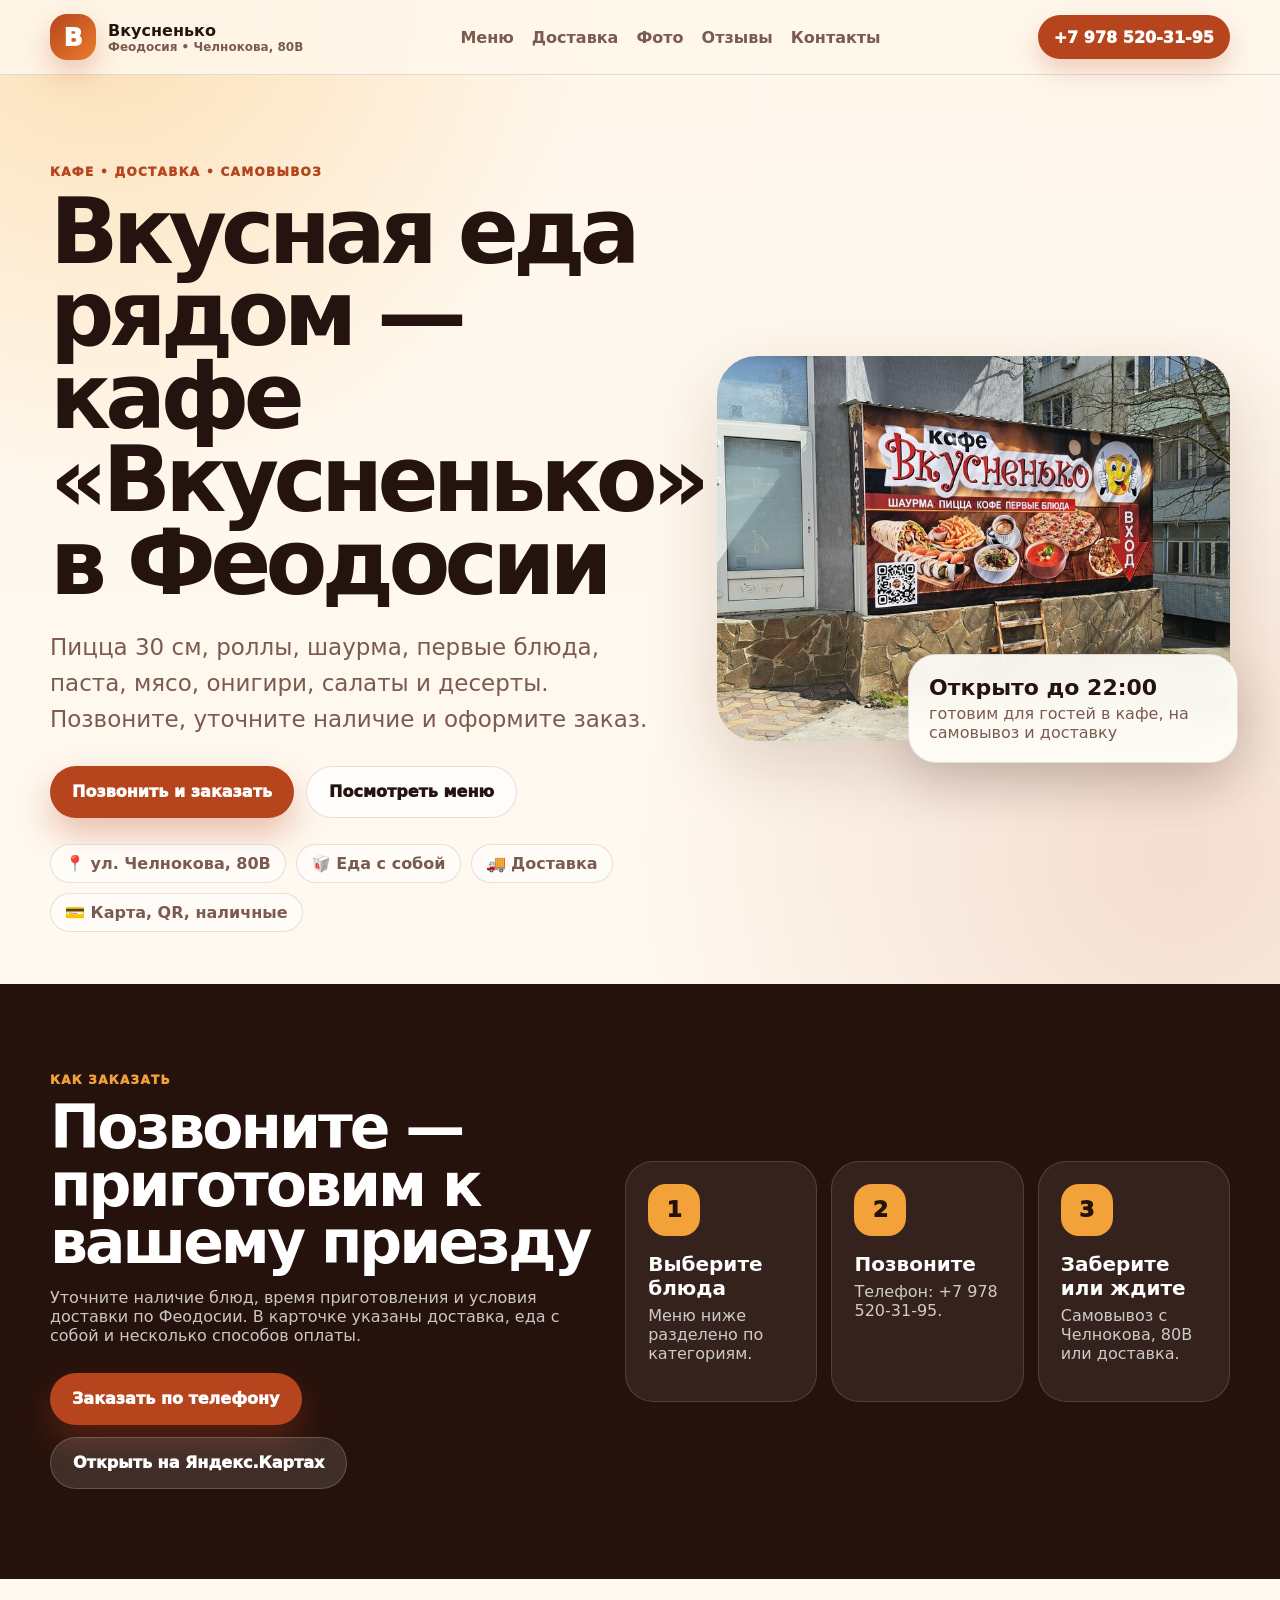
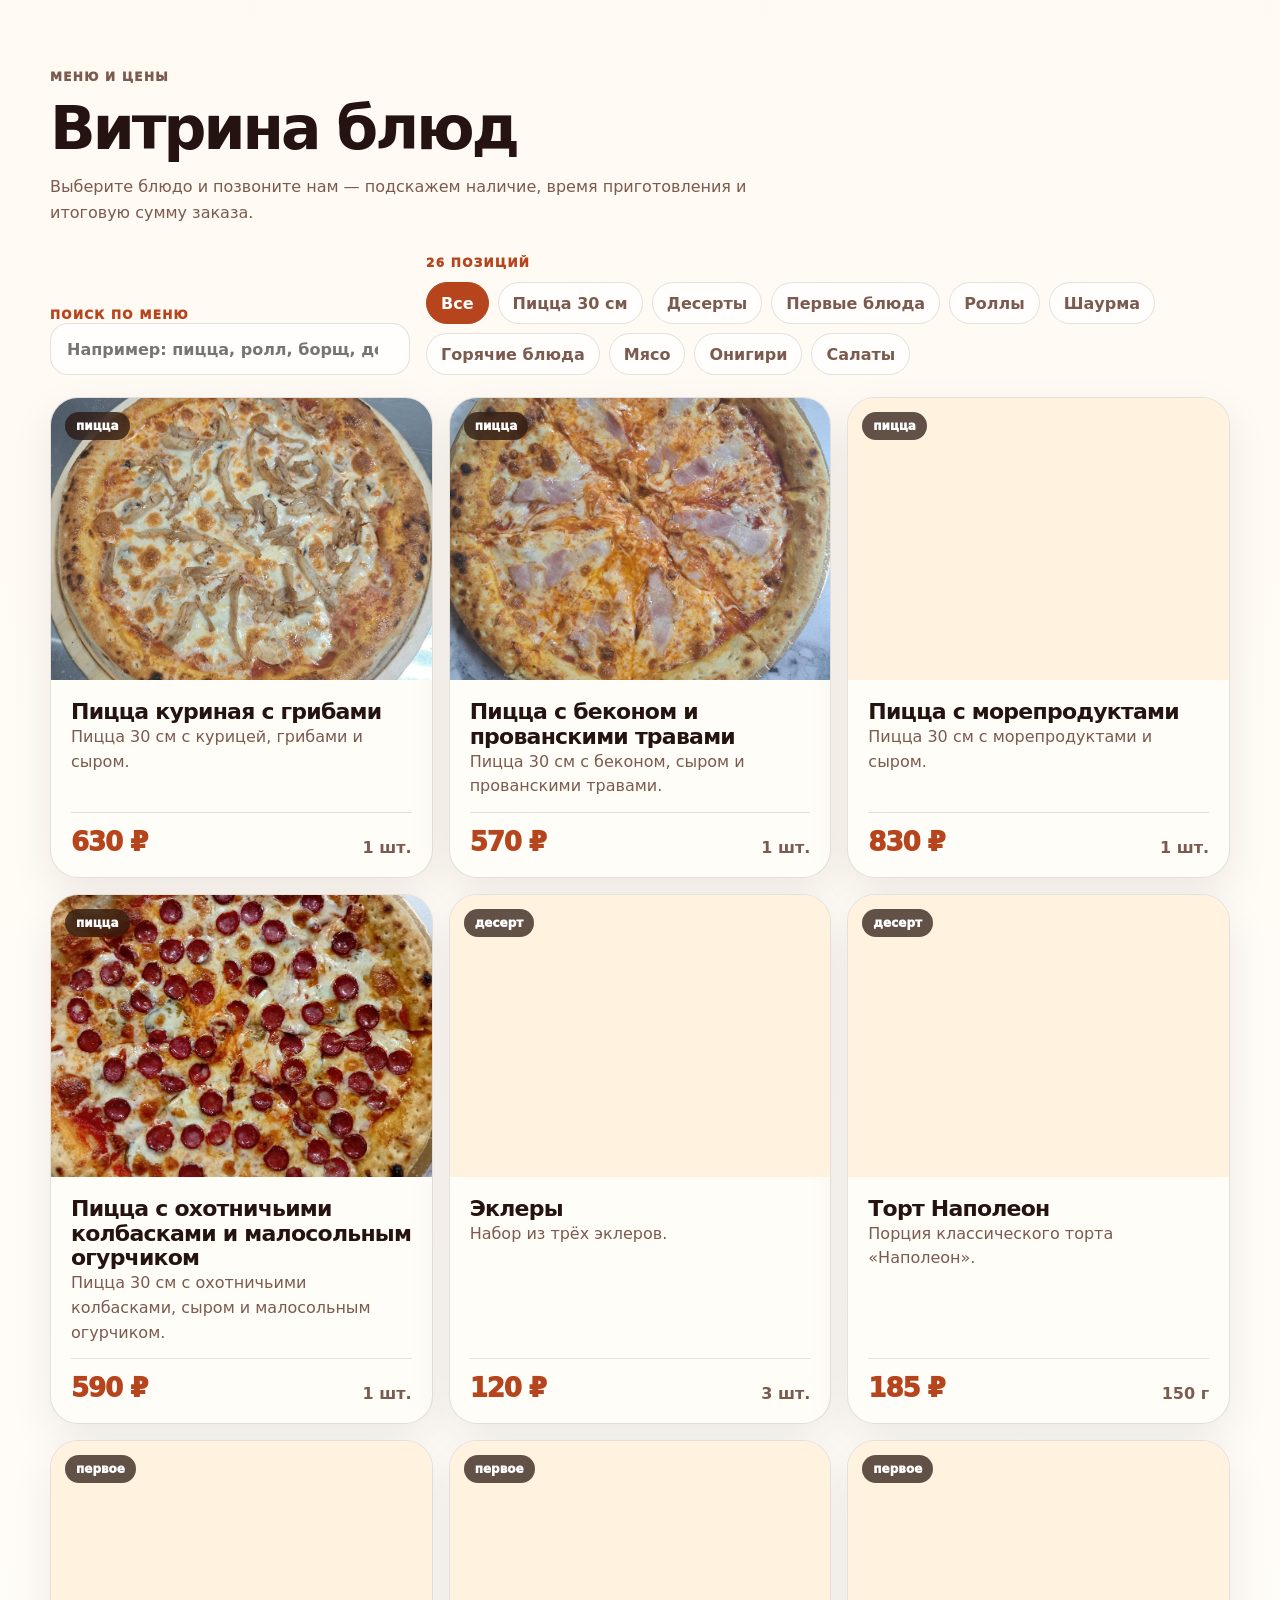
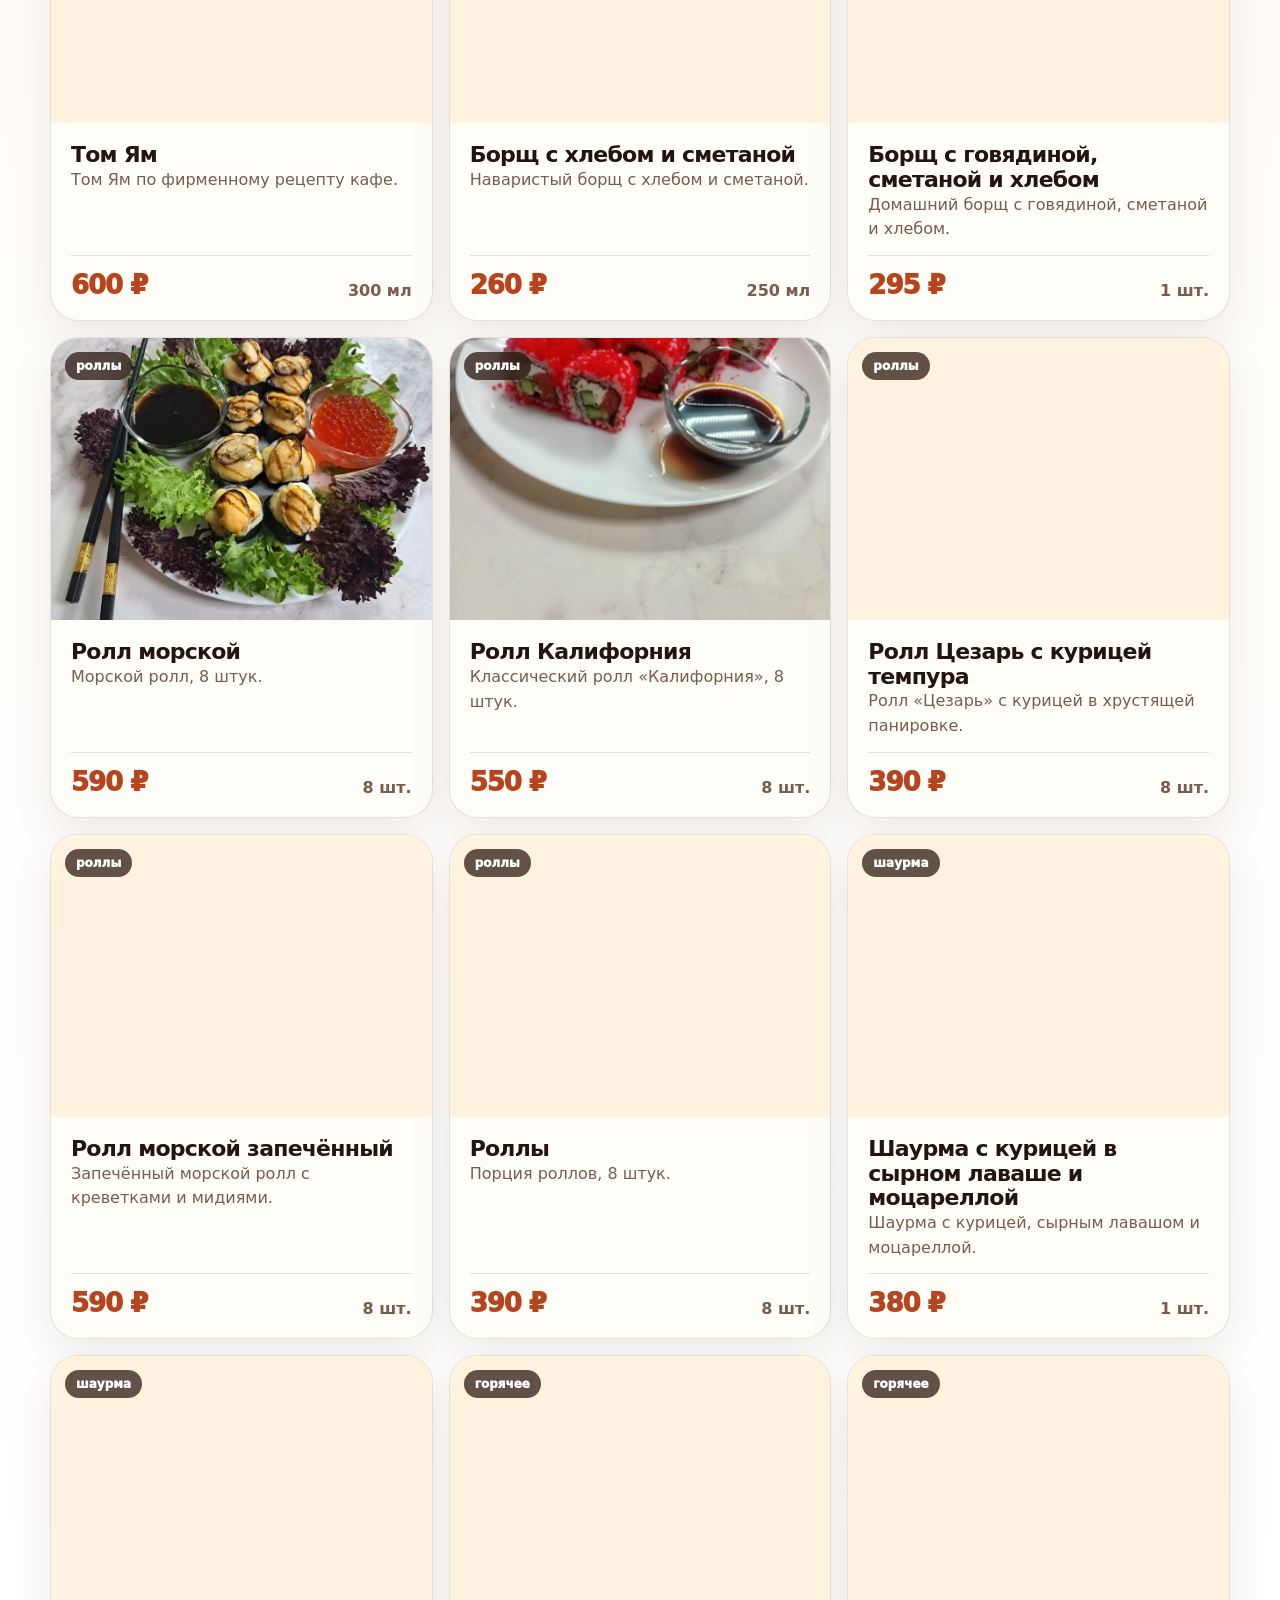
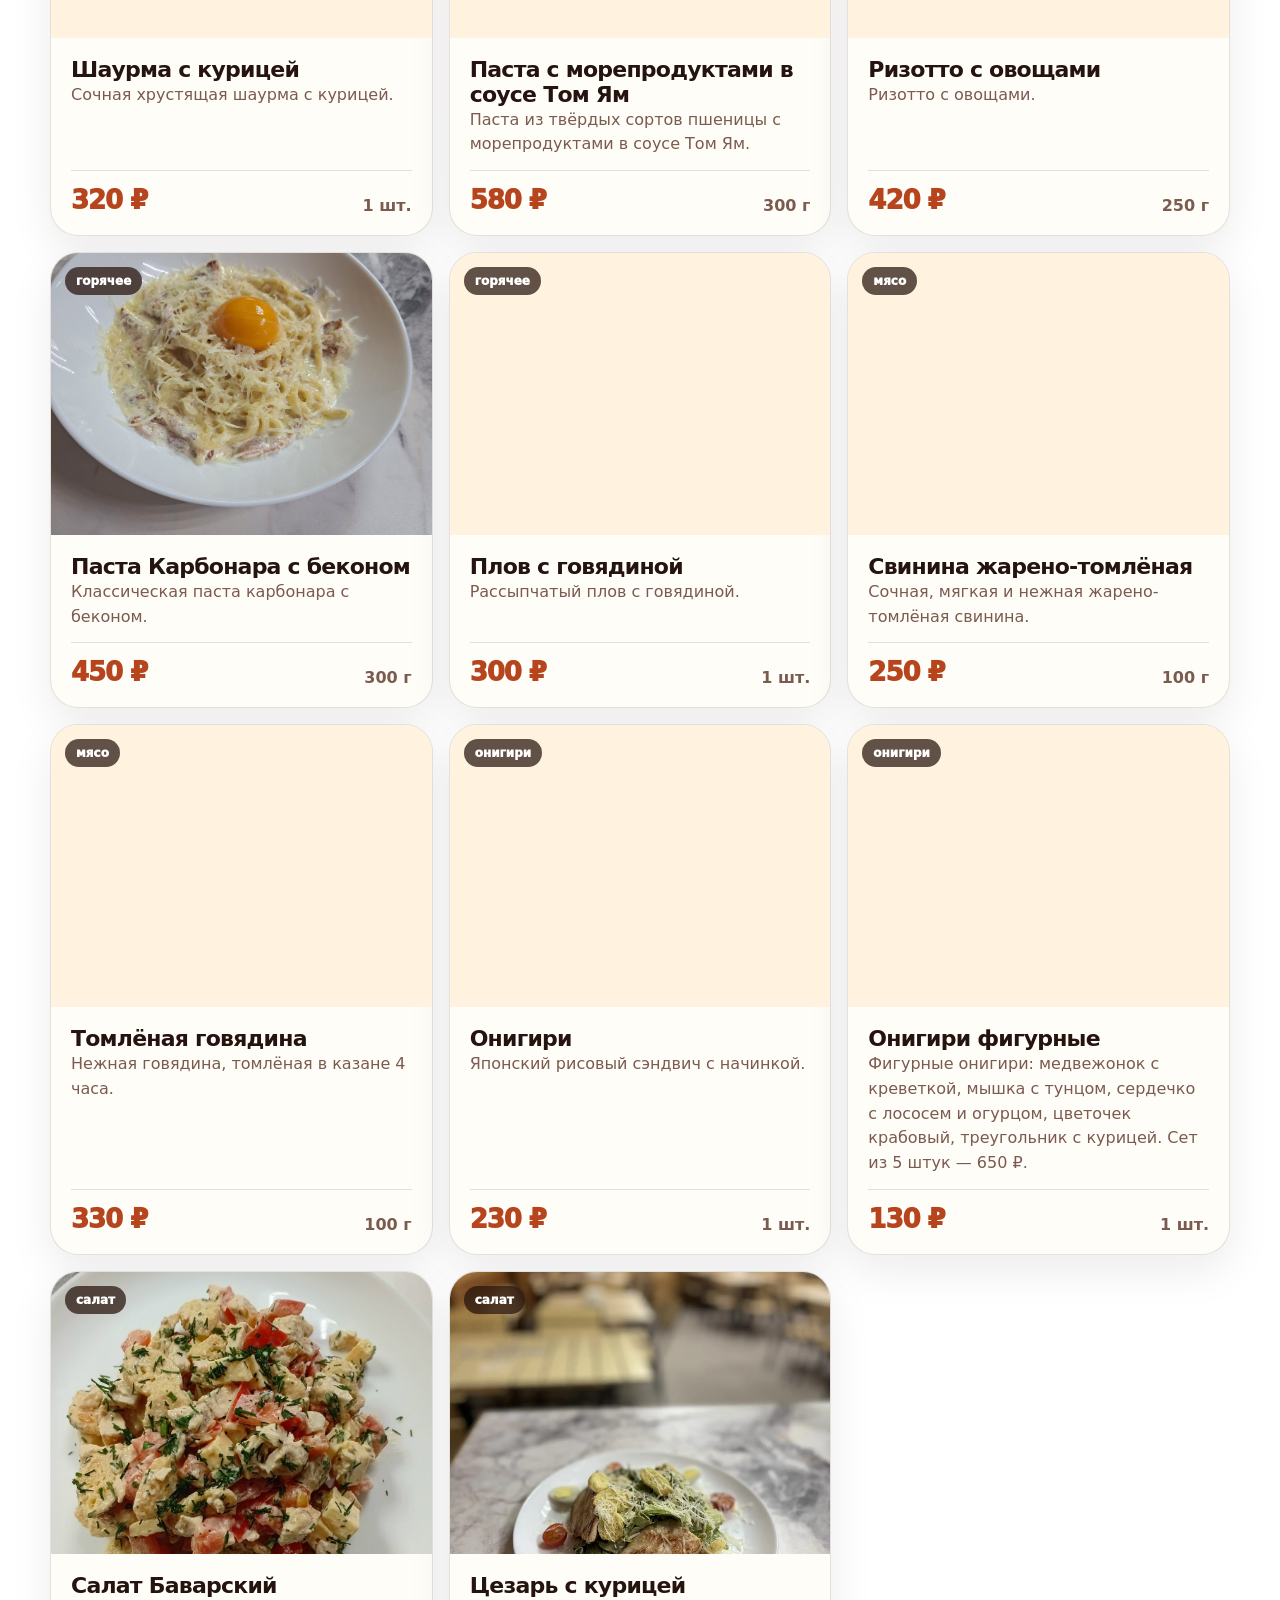
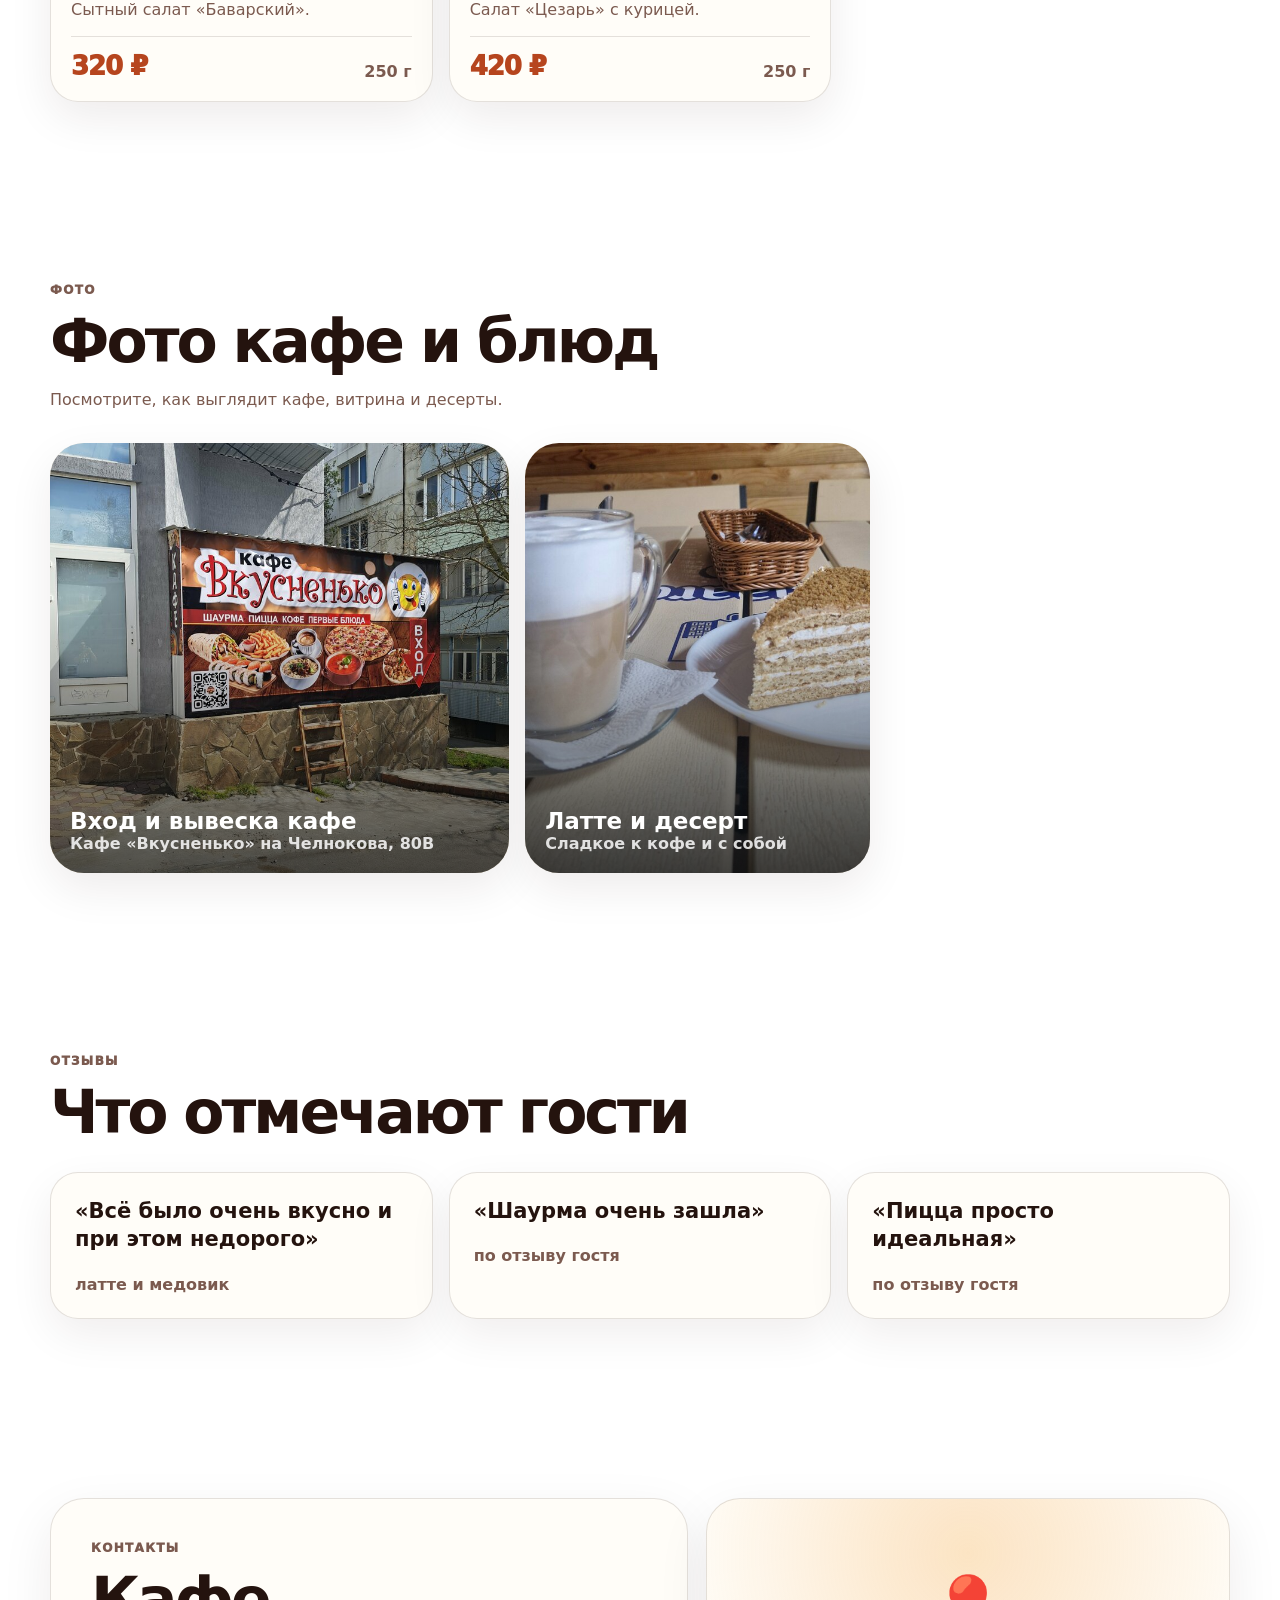
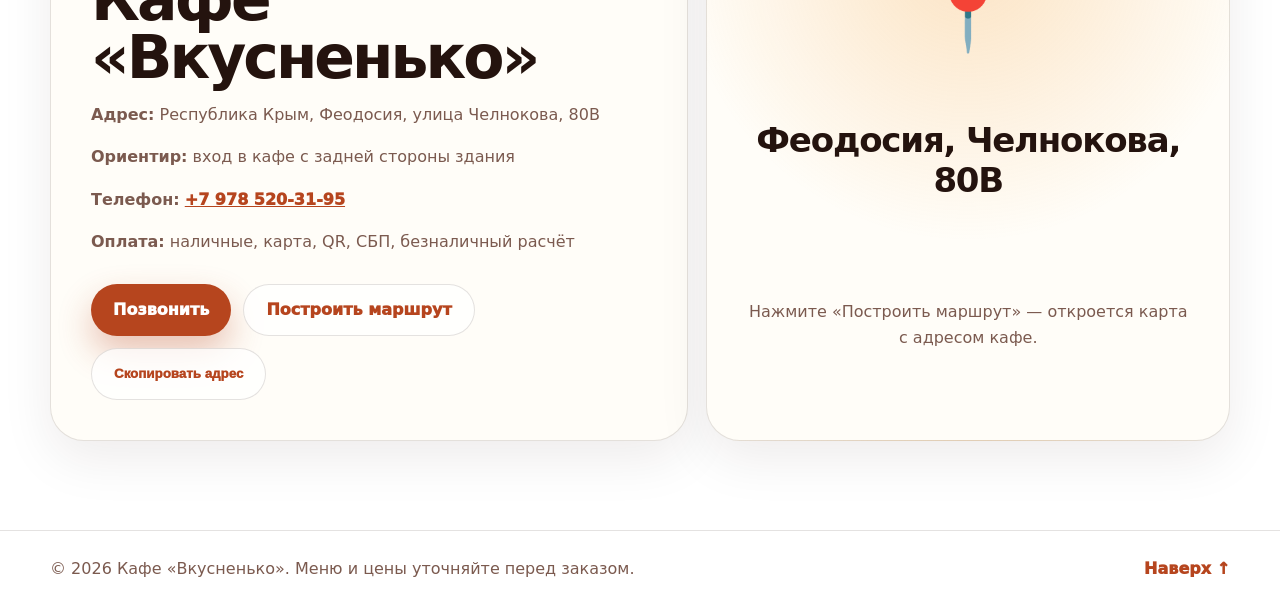
==== index.html @ dbb9734c "Fix contact button text color" ====
﻿<!doctype html>
<html lang="ru">
<head>
  <meta charset="utf-8">
  <meta name="viewport" content="width=device-width,initial-scale=1,viewport-fit=cover">
  <title>Кафе «Вкусненько» — Феодосия | Пицца, роллы, шаурма, доставка</title>
  <meta name="description" content="Кафе «Вкусненько» в Феодосии: пицца 30 см, роллы, шаурма, Том Ям, борщ, паста, горячие блюда, онигири и десерты. Самовывоз и доставка.">
  <meta name="theme-color" content="#b6451e">
  <meta property="og:title" content="Кафе «Вкусненько» — Феодосия">
  <meta property="og:description" content="Пицца, роллы, шаурма, горячие блюда и десерты. Феодосия, ул. Челнокова, 80В.">
  <meta property="og:type" content="website">
  <meta property="og:image" content="assets/img/photos/cafe-exterior.jpg">
  <link rel="icon" href="assets/img/logo.svg" type="image/svg+xml">
  <link rel="manifest" href="manifest.webmanifest">
  <link rel="stylesheet" href="assets/css/style.css?v=4">
  <script type="application/ld+json">
  {
    "@context": "https://schema.org",
    "@type": "Restaurant",
    "name": "Кафе Вкусненько",
    "url": "https://yandex.ru/maps/org/vkusnenko/93899928770/",
    "image": "assets/img/photos/cafe-exterior.jpg",
    "telephone": "+79785203195",
    "servesCuisine": ["Пицца", "Роллы", "Шаурма", "Супы", "Горячие блюда", "Десерты"],
    "address": {
      "@type": "PostalAddress",
      "addressCountry": "RU",
      "addressRegion": "Республика Крым",
      "addressLocality": "Феодосия",
      "streetAddress": "улица Челнокова, 80В"
    },
    "sameAs": ["https://yandex.ru/maps/org/vkusnenko/93899928770/"],
    "hasMenu": "https://yandex.ru/maps/org/vkusnenko/93899928770/menu/"
  }
  </script>
</head>
<body>
  <a class="skip-link" href="#main">К содержанию</a>

  <header class="topbar">
    <div class="container topbar__inner">
      <a class="brand" href="#top" aria-label="Кафе Вкусненько">
        <span class="brand__mark">В</span>
        <span><strong>Вкусненько</strong><small>Феодосия • Челнокова, 80В</small></span>
      </a>

      <nav class="nav" aria-label="Главное меню">
        <a href="#menu">Меню</a>
        <a href="#delivery">Доставка</a>
        <a href="#gallery">Фото</a>
        <a href="#reviews">Отзывы</a>
        <a href="#contacts">Контакты</a>
      </nav>

      <a class="phone" href="tel:+79785203195">+7 978 520‑31‑95</a>
      <button class="menu-toggle" type="button" aria-label="Открыть меню" aria-expanded="false">Меню</button>
    </div>
  </header>

  <main id="main">
    <section class="hero" id="top">
      <div class="container hero__grid">
        <div>
          <p class="eyebrow">Кафе • доставка • самовывоз</p>
          <h1>Вкусная еда рядом — кафе «Вкусненько» в Феодосии</h1>
          <p class="lead">Пицца 30 см, роллы, шаурма, первые блюда, паста, мясо, онигири, салаты и десерты. Позвоните, уточните наличие и оформите заказ.</p>
          <div class="actions">
            <a class="btn btn--primary" href="tel:+79785203195">Позвонить и заказать</a>
            <a class="btn btn--light" href="#menu">Посмотреть меню</a>
          </div>
          <div class="facts" aria-label="Краткая информация">
            <span>📍 ул. Челнокова, 80В</span>
            <span>🥡 Еда с собой</span>
            <span>🚚 Доставка</span>
            <span>💳 Карта, QR, наличные</span>
          </div>
        </div>

        <div class="hero-photo">
          <img class="hero-photo__img" src="assets/img/photos/cafe-exterior.jpg" alt="Кафе Вкусненько, Феодосия" onerror="this.onerror=null;this.src='assets/img/fallback/exterior.svg';">
          <div class="hero-photo__card">
            <strong>Открыто до 22:00</strong>
            <span>готовим для гостей в кафе, на самовывоз и доставку</span>
          </div>
        </div>
      </div>
    </section>

    <section class="section strip" id="delivery">
      <div class="container strip-grid">
        <div>
          <p class="eyebrow">Как заказать</p>
          <h2>Позвоните — приготовим к вашему приезду</h2>
          <p>Уточните наличие блюд, время приготовления и условия доставки по Феодосии. В карточке указаны доставка, еда с собой и несколько способов оплаты.</p>
          <div class="actions">
            <a class="btn btn--primary" href="tel:+79785203195">Заказать по телефону</a>
            <a class="btn btn--dark" href="https://yandex.ru/maps/org/vkusnenko/93899928770/" target="_blank" rel="noopener">Открыть на Яндекс.Картах</a>
          </div>
        </div>
        <div class="service-grid">
          <article class="service"><span>1</span><strong>Выберите блюда</strong><p>Меню ниже разделено по категориям.</p></article>
          <article class="service"><span>2</span><strong>Позвоните</strong><p>Телефон: +7 978 520‑31‑95.</p></article>
          <article class="service"><span>3</span><strong>Заберите или ждите</strong><p>Самовывоз с Челнокова, 80В или доставка.</p></article>
        </div>
      </div>
    </section>

    <section class="section" id="menu">
      <div class="container">
        <div class="section__head">
          <p class="eyebrow">Меню и цены</p>
          <h2>Витрина блюд</h2>
          <p>Выберите блюдо и позвоните нам — подскажем наличие, время приготовления и итоговую сумму заказа.</p>
        </div>

        <div class="toolbar">
          <label>
            <span class="eyebrow">Поиск по меню</span>
            <input class="search" id="search" type="search" placeholder="Например: пицца, ролл, борщ, десерт">
          </label>
          <div>
            <p class="eyebrow" id="menu-count">Загрузка…</p>
            <div class="chips" aria-label="Категории меню"></div>
          </div>
        </div>

        <div class="menu-grid" id="menu-grid" aria-live="polite"></div>

      </div>
    </section>

    <section class="section" id="gallery">
      <div class="container">
        <div class="section__head">
          <p class="eyebrow">Фото</p>
          <h2>Фото кафе и блюд</h2>
          <p>Посмотрите, как выглядит кафе, витрина и десерты.</p>
        </div>
        <div class="gallery-grid" id="gallery-grid"></div>
      </div>
    </section>

    <section class="section" id="reviews">
      <div class="container">
        <div class="section__head">
          <p class="eyebrow">Отзывы</p>
          <h2>Что отмечают гости</h2>
        </div>
        <div class="reviews">
          <article class="review"><p>«Всё было очень вкусно и при этом недорого»</p><span>латте и медовик</span></article>
          <article class="review"><p>«Шаурма очень зашла»</p><span>по отзыву гостя</span></article>
          <article class="review"><p>«Пицца просто идеальная»</p><span>по отзыву гостя</span></article>
        </div>
      </div>
    </section>

    <section class="section" id="contacts">
      <div class="container contacts">
        <div class="contact-card">
          <p class="eyebrow">Контакты</p>
          <h2>Кафе «Вкусненько»</h2>
          <p><strong>Адрес:</strong> Республика Крым, Феодосия, улица Челнокова, 80В</p>
          <p><strong>Ориентир:</strong> вход в кафе с задней стороны здания</p>
          <p><strong>Телефон:</strong> <a href="tel:+79785203195">+7 978 520‑31‑95</a></p>
          <p><strong>Оплата:</strong> наличные, карта, QR, СБП, безналичный расчёт</p>
          <div class="actions">
            <a class="btn btn--primary" href="tel:+79785203195">Позвонить</a>
            <a class="btn btn--light" href="https://yandex.ru/maps/org/vkusnenko/93899928770/" target="_blank" rel="noopener">Построить маршрут</a>
            <button class="btn btn--light" id="copy-address" type="button">Скопировать адрес</button>
          </div>
        </div>
        <div class="map-card">
          <div class="pin">📍</div>
          <h3>Феодосия, Челнокова, 80В</h3>
          <p class="muted">Нажмите «Построить маршрут» — откроется карта с адресом кафе.</p>
        </div>
      </div>
    </section>
  </main>

  <footer class="footer">
    <div class="container footer__inner">
      <p>© <span id="year"></span> Кафе «Вкусненько». Меню и цены уточняйте перед заказом.</p>
      <a href="#top">Наверх ↑</a>
    </div>
  </footer>

  <a class="floating-call" href="tel:+79785203195" aria-label="Позвонить">☎</a>
  <div class="toast" id="toast" role="status" aria-live="polite">Адрес скопирован</div>

  <script src="assets/js/data.js?v=4" defer></script>
  <script src="assets/js/app.js?v=4" defer></script>
</body>
</html>
---- assets/css/style.css ----
:root{
  --bg:#fff7ec;--paper:#fffdf8;--paper2:#fff2df;--text:#24130e;--muted:#7b5a4f;
  --accent:#b6451e;--accent2:#f3a23a;--dark:#26120c;--line:rgba(36,19,14,.12);
  --shadow:0 24px 70px rgba(73,31,10,.16);--radius:28px;--max:1180px;
}
*{box-sizing:border-box}
html{scroll-behavior:smooth}
body{
  margin:0;font-family:Inter,system-ui,-apple-system,BlinkMacSystemFont,"Segoe UI",Arial,sans-serif;color:var(--text);
  background:radial-gradient(circle at 8% 0%,rgba(246,179,76,.34),transparent 31rem),
  radial-gradient(circle at 92% 10%,rgba(182,69,30,.15),transparent 34rem),linear-gradient(180deg,var(--bg),#fff 58%);
}
body.is-lock{overflow:hidden}
a{color:inherit}img{max-width:100%;display:block}
.skip-link{position:absolute;left:-999px;top:10px;background:var(--dark);color:#fff;padding:10px 14px;border-radius:12px;z-index:100}
.skip-link:focus{left:10px}
.container{width:min(var(--max),calc(100% - 36px));margin-inline:auto}
.topbar{
  position:sticky;top:0;z-index:50;border-bottom:1px solid var(--line);
  background:rgba(255,247,236,.88);backdrop-filter:blur(18px)
}
.topbar__inner{min-height:74px;display:flex;align-items:center;justify-content:space-between;gap:18px}
.brand{display:flex;align-items:center;gap:12px;text-decoration:none;min-width:220px}
.brand__mark{width:46px;height:46px;border-radius:17px;display:grid;place-items:center;color:#fff;background:linear-gradient(135deg,var(--accent),#ea7d2c);font-weight:950;font-size:25px;box-shadow:0 12px 28px rgba(182,69,30,.28)}
.brand strong,.brand small{display:block}.brand small{font-size:12px;color:var(--muted);font-weight:700}
.nav{display:flex;align-items:center;gap:18px}
.nav a{color:var(--muted);font-weight:850;text-decoration:none}.nav a:hover{color:var(--accent)}
.phone{display:inline-flex;align-items:center;min-height:44px;padding:10px 16px;border-radius:999px;background:var(--accent);color:#fff;text-decoration:none;font-weight:950;box-shadow:0 12px 26px rgba(182,69,30,.24)}
.menu-toggle{display:none;border:0;background:var(--paper);border:1px solid var(--line);border-radius:14px;padding:10px;font-weight:900}
.hero{padding:clamp(46px,7vw,96px) 0 52px}
.hero__grid{display:grid;grid-template-columns:minmax(0,1.08fr) minmax(330px,.92fr);gap:clamp(28px,5vw,70px);align-items:center}
.eyebrow{margin:0 0 12px;color:var(--accent);font-size:12px;letter-spacing:.11em;text-transform:uppercase;font-weight:950}
h1,h2,h3,p{margin-top:0}
h1{margin-bottom:24px;font-size:clamp(43px,7.2vw,90px);line-height:.92;letter-spacing:-.064em;max-width:950px}
h2{margin-bottom:16px;font-size:clamp(32px,4.8vw,60px);line-height:.96;letter-spacing:-.05em}
h3{font-size:clamp(24px,3vw,34px);letter-spacing:-.035em}
.lead{max-width:760px;color:var(--muted);font-size:clamp(18px,2vw,23px);line-height:1.58}
.actions{display:flex;flex-wrap:wrap;gap:12px;margin-top:28px}
.btn{display:inline-flex;align-items:center;justify-content:center;min-height:52px;padding:14px 22px;border-radius:999px;text-decoration:none;font-weight:950;transition:transform .2s ease,box-shadow .2s ease}
.btn:hover{transform:translateY(-2px)}
.btn--primary{background:var(--accent);color:#fff;box-shadow:0 16px 34px rgba(182,69,30,.32)}
.btn--light{background:rgba(255,255,255,.74);border:1px solid var(--line)}
.btn--dark{background:rgba(255,255,255,.12);border:1px solid rgba(255,255,255,.18);color:#fff}
.facts{display:flex;flex-wrap:wrap;gap:10px;margin-top:26px}
.facts span{padding:9px 14px;border-radius:999px;background:rgba(255,255,255,.58);border:1px solid var(--line);color:var(--muted);font-weight:850}
.hero-photo{position:relative}
.hero-photo__img{aspect-ratio:4/3;width:100%;object-fit:cover;border-radius:40px;box-shadow:var(--shadow);background:var(--paper2)}
.hero-photo__card{position:absolute;right:-8px;bottom:-22px;width:min(330px,82%);padding:20px;border:1px solid var(--line);border-radius:28px;background:rgba(255,253,248,.94);backdrop-filter:blur(12px);box-shadow:0 18px 50px rgba(36,19,14,.18)}
.hero-photo__card strong{display:block;font-size:22px}.hero-photo__card span{display:block;color:var(--muted);margin-top:4px}
.section{padding:clamp(54px,7vw,92px) 0}
.section__head{max-width:780px;margin-bottom:30px}.section__head p,.muted{color:var(--muted);line-height:1.65}
.strip{background:var(--dark);color:#fff}
.strip .eyebrow{color:var(--accent2)}.strip p{color:rgba(255,255,255,.76)}
.strip-grid{display:grid;grid-template-columns:.95fr 1.05fr;gap:28px;align-items:center}
.service-grid{display:grid;grid-template-columns:repeat(3,1fr);gap:14px}
.service{padding:22px;border:1px solid rgba(255,255,255,.14);border-radius:var(--radius);background:rgba(255,255,255,.07)}
.service span{display:grid;place-items:center;width:52px;height:52px;border-radius:18px;background:var(--accent2);color:var(--dark);font-weight:950;font-size:22px;margin-bottom:16px}
.service strong{display:block;font-size:20px;margin-bottom:6px}
.toolbar{display:grid;grid-template-columns:minmax(260px,360px) minmax(0,1fr);gap:16px;align-items:end;margin-bottom:22px}
.toolbar label,.toolbar > div{min-width:0}
.search{width:100%;min-height:52px;border:1px solid var(--line);border-radius:18px;background:rgba(255,255,255,.75);padding:12px 16px;font:inherit;font-weight:700;color:var(--text)}
.chips{display:flex;flex-wrap:wrap;gap:9px}
.chip{cursor:pointer;min-height:42px;border-radius:999px;border:1px solid var(--line);background:rgba(255,255,255,.7);padding:9px 14px;color:var(--muted);font:inherit;font-weight:900}
.chip.is-active{background:var(--accent);border-color:var(--accent);color:#fff}
.menu-grid{display:grid;grid-template-columns:repeat(3,1fr);gap:16px}
.card{display:flex;flex-direction:column;min-height:100%;overflow:hidden;border:1px solid var(--line);border-radius:var(--radius);background:var(--paper);box-shadow:0 16px 44px rgba(36,19,14,.08)}
.card__photo{position:relative;aspect-ratio:1.35/1;background:var(--paper2);overflow:hidden}
.card__photo img{width:100%;height:100%;object-fit:cover;transition:transform .3s ease}.card:hover .card__photo img{transform:scale(1.035)}
.badge{position:absolute;left:14px;top:14px;padding:7px 11px;border-radius:999px;background:rgba(38,18,12,.72);color:#fff;font-size:12px;font-weight:950;backdrop-filter:blur(8px)}
.card__body{padding:20px;display:flex;flex-direction:column;gap:13px;flex:1}
.card h3{font-size:22px;margin:0;line-height:1.12}.card p{margin:0;color:var(--muted);line-height:1.55}
.card__foot{margin-top:auto;padding-top:14px;border-top:1px solid var(--line);display:flex;align-items:end;justify-content:space-between;gap:12px}
.price{color:var(--accent);font-size:26px;font-weight:950;letter-spacing:-.04em}.weight{color:var(--muted);font-weight:850}
.gallery-grid{display:grid;grid-template-columns:1.2fr .9fr .9fr;gap:16px}
.photo-card{position:relative;display:block;overflow:hidden;border-radius:34px;min-height:330px;margin:0;background:var(--paper2);box-shadow:0 16px 44px rgba(36,19,14,.08)}
.photo-card:first-child{min-height:430px}.photo-card img{width:100%;height:100%;object-fit:cover;position:absolute;inset:0}
.photo-card::after{content:"";position:absolute;inset:0;background:linear-gradient(180deg,transparent 35%,rgba(0,0,0,.68))}
.photo-card__text{position:absolute;left:20px;right:20px;bottom:20px;color:#fff;z-index:2}.photo-card__text strong{display:block;font-size:23px}.photo-card__text span{opacity:.84;font-weight:700}
.reviews{display:grid;grid-template-columns:repeat(3,1fr);gap:16px}.review{padding:24px;border:1px solid var(--line);border-radius:var(--radius);background:var(--paper);box-shadow:0 16px 44px rgba(36,19,14,.07)}.review p{font-size:21px;line-height:1.36;font-weight:850}.review span{color:var(--muted);font-weight:850}
.contacts{display:grid;grid-template-columns:1fr .82fr;gap:18px}
.contact-card,.map-card{padding:clamp(24px,4vw,40px);border:1px solid var(--line);border-radius:34px;background:var(--paper);box-shadow:0 18px 52px rgba(36,19,14,.08)}
.contact-card p{color:var(--muted);line-height:1.65}.contact-card a{color:var(--accent);font-weight:950}.contact-card .btn--primary{color:#fff}.contact-card .btn--light{color:var(--accent)}
.map-card{display:grid;place-items:center;text-align:center;background:radial-gradient(circle at 50% 10%,rgba(243,162,58,.28),transparent 18rem),var(--paper)}.pin{font-size:72px}
.footer{border-top:1px solid var(--line);padding:28px 0;color:var(--muted)}.footer__inner{display:flex;justify-content:space-between;gap:18px}.footer p{margin:0}.footer a{color:var(--accent);font-weight:950;text-decoration:none}
.floating-call{position:fixed;right:18px;bottom:18px;z-index:40;display:none;place-items:center;width:62px;height:62px;border-radius:22px;background:var(--accent);color:#fff;text-decoration:none;font-size:26px;box-shadow:0 16px 38px rgba(182,69,30,.34)}
.toast{display:none;position:fixed;left:50%;bottom:20px;transform:translateX(-50%);z-index:80;background:var(--dark);color:#fff;padding:12px 16px;border-radius:14px;box-shadow:var(--shadow);font-weight:850}
.toast.show{display:block}
@media(max-width:980px){
  .hero__grid,.strip-grid,.contacts{grid-template-columns:1fr}.service-grid,.menu-grid,.reviews{grid-template-columns:repeat(2,1fr)}.gallery-grid{grid-template-columns:1fr 1fr}.photo-card:first-child{grid-column:span 2}
  .toolbar{grid-template-columns:1fr;align-items:stretch}.nav{display:none}.menu-toggle{display:inline-flex}.topbar__inner{min-height:70px}
  .nav.is-open{display:grid;position:absolute;left:18px;right:18px;top:76px;padding:16px;border:1px solid var(--line);border-radius:22px;background:var(--paper);box-shadow:var(--shadow)}
}
@media(max-width:640px){
  .container{width:min(100% - 28px,var(--max))}.phone{display:none}.hero-photo__card{position:static;width:100%;margin-top:14px}.service-grid,.menu-grid,.reviews,.gallery-grid{grid-template-columns:1fr}.photo-card:first-child{grid-column:auto}.footer__inner{flex-direction:column}.floating-call{display:grid}h1{font-size:clamp(41px,14vw,62px)}
}
@media(prefers-reduced-motion:reduce){*{scroll-behavior:auto!important;transition:none!important}}
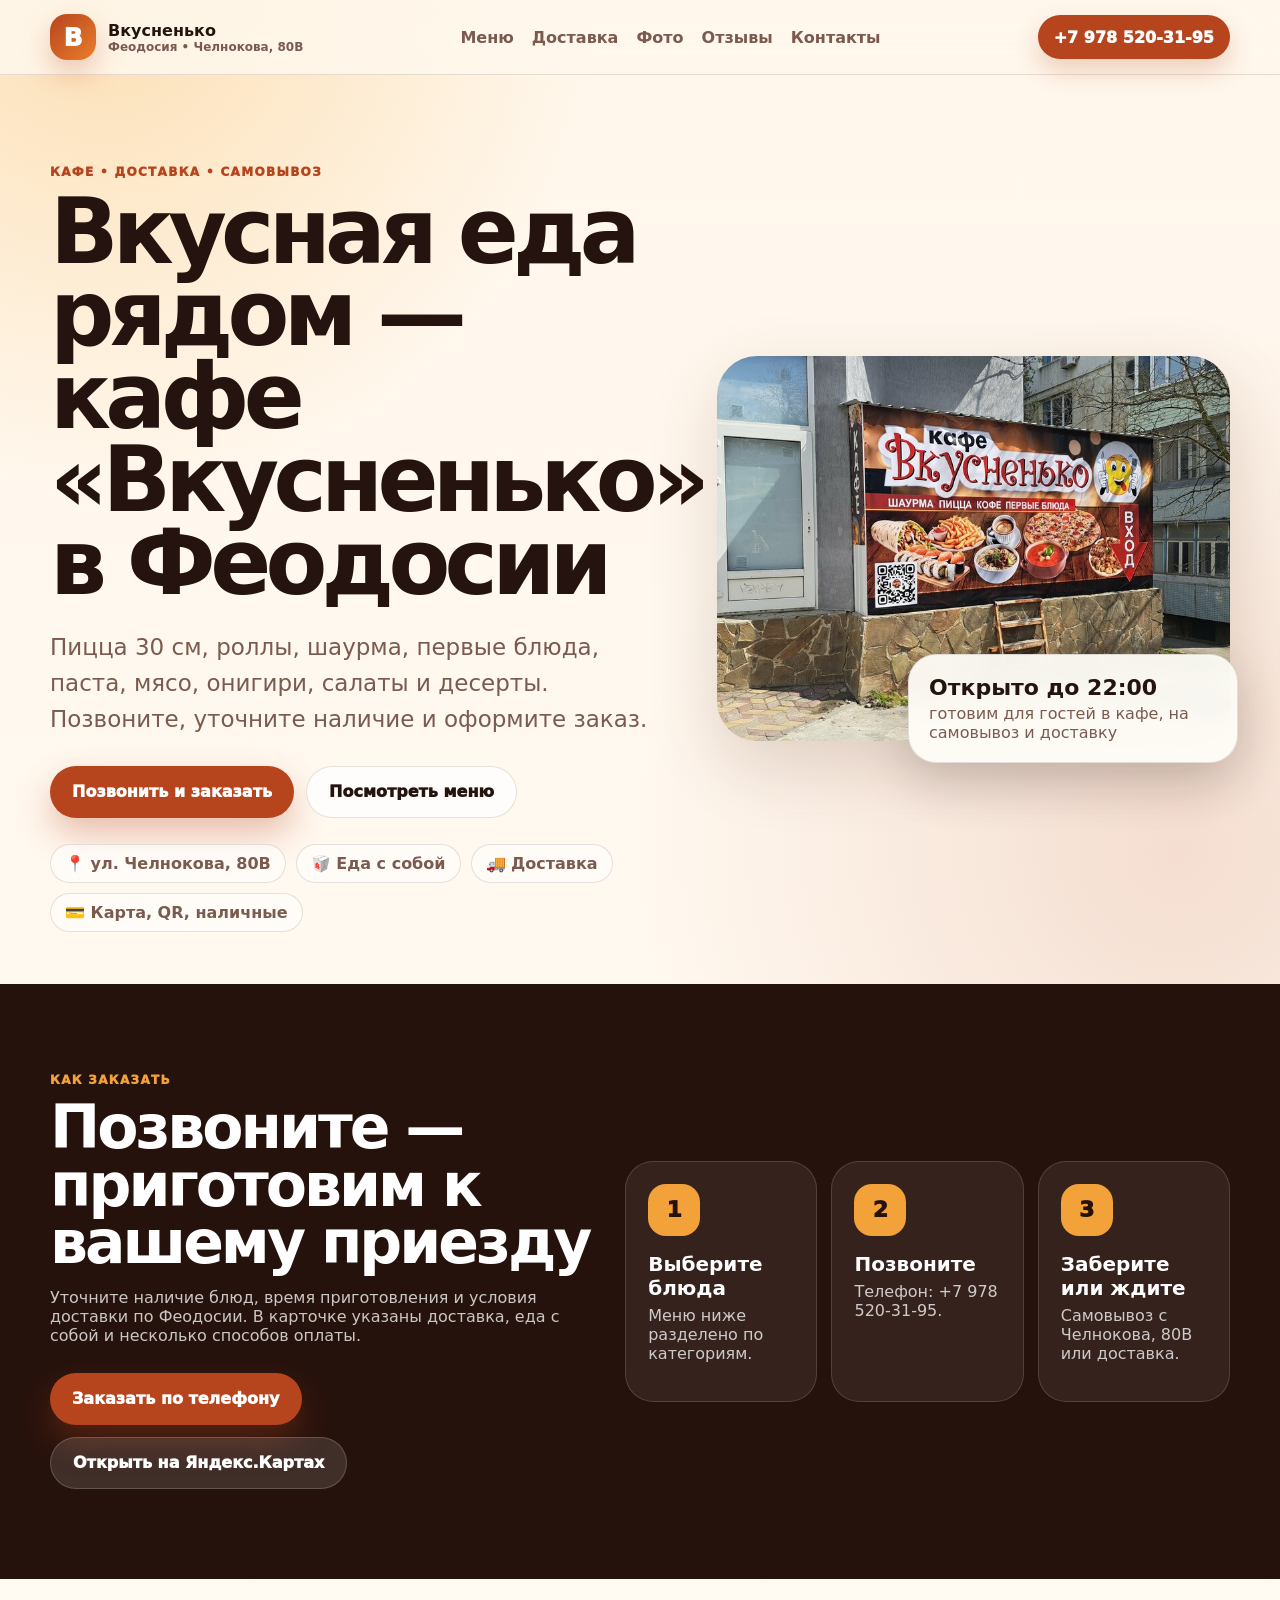
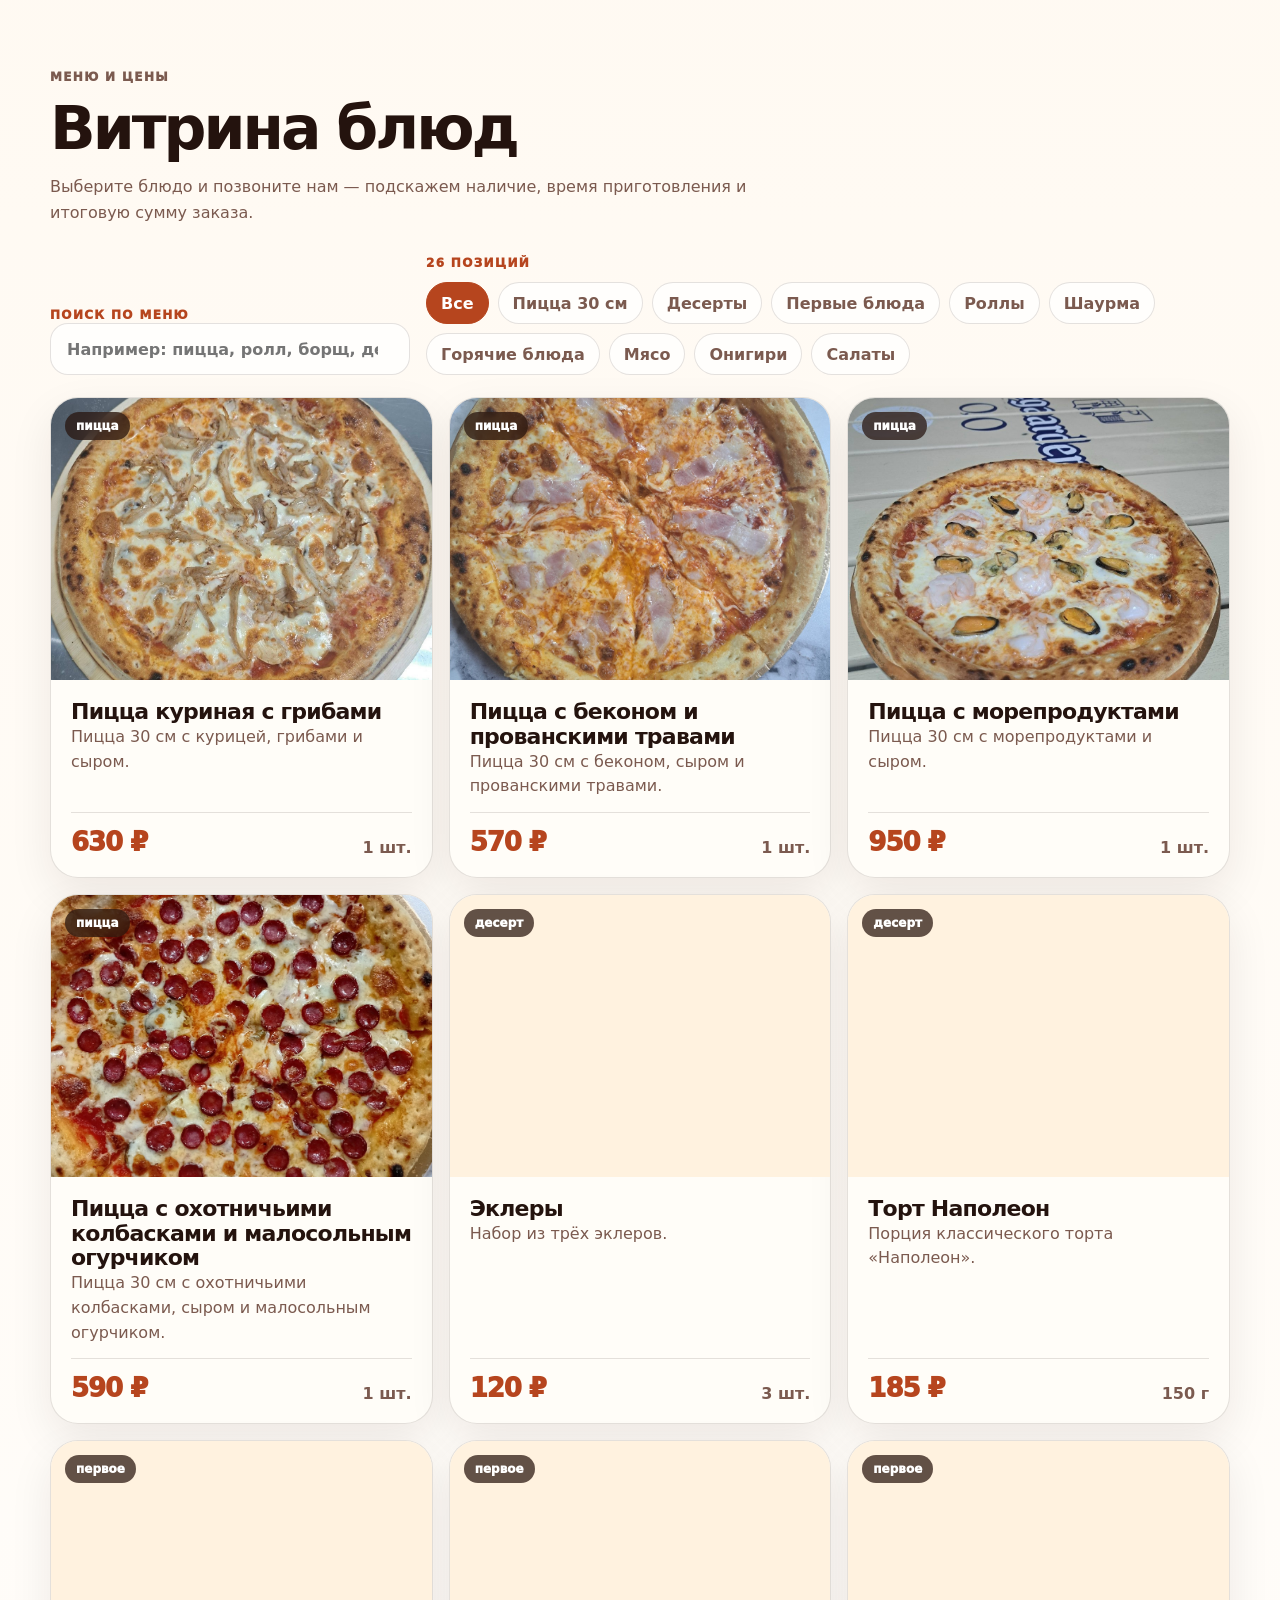
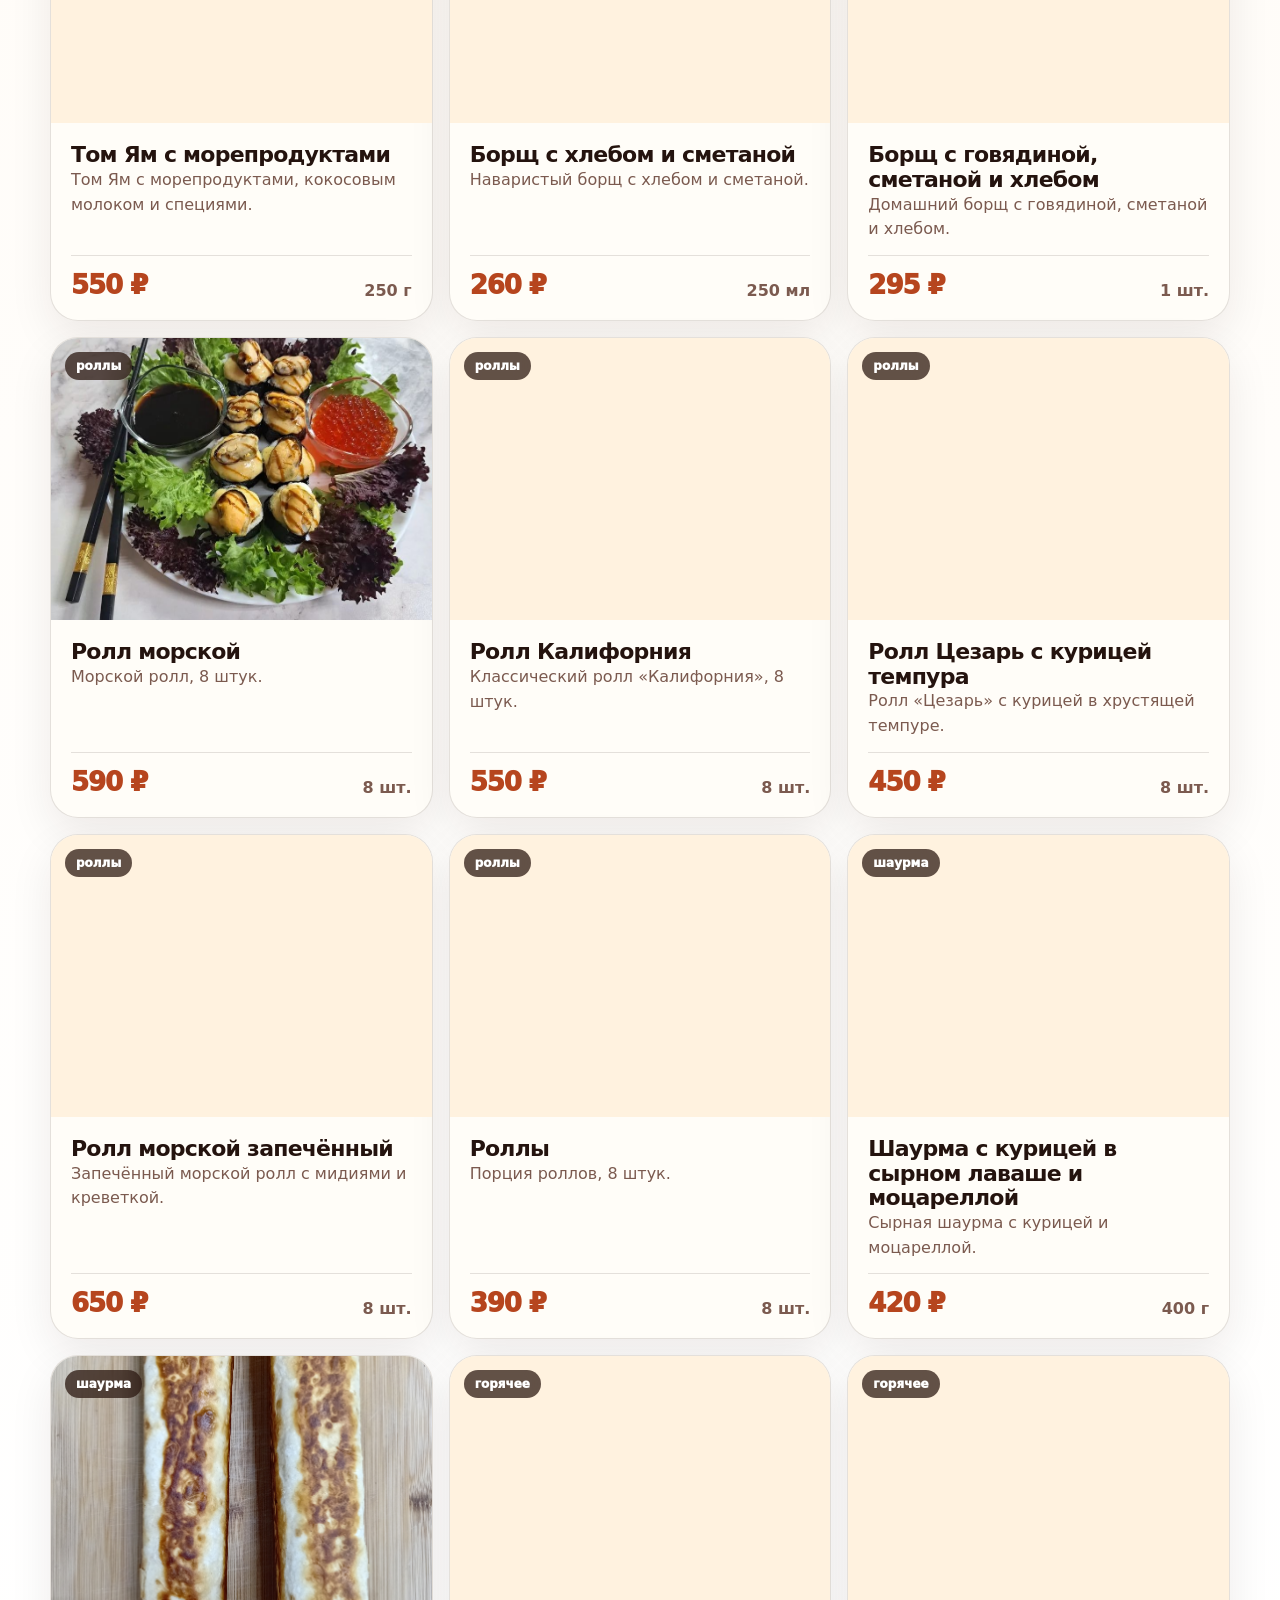
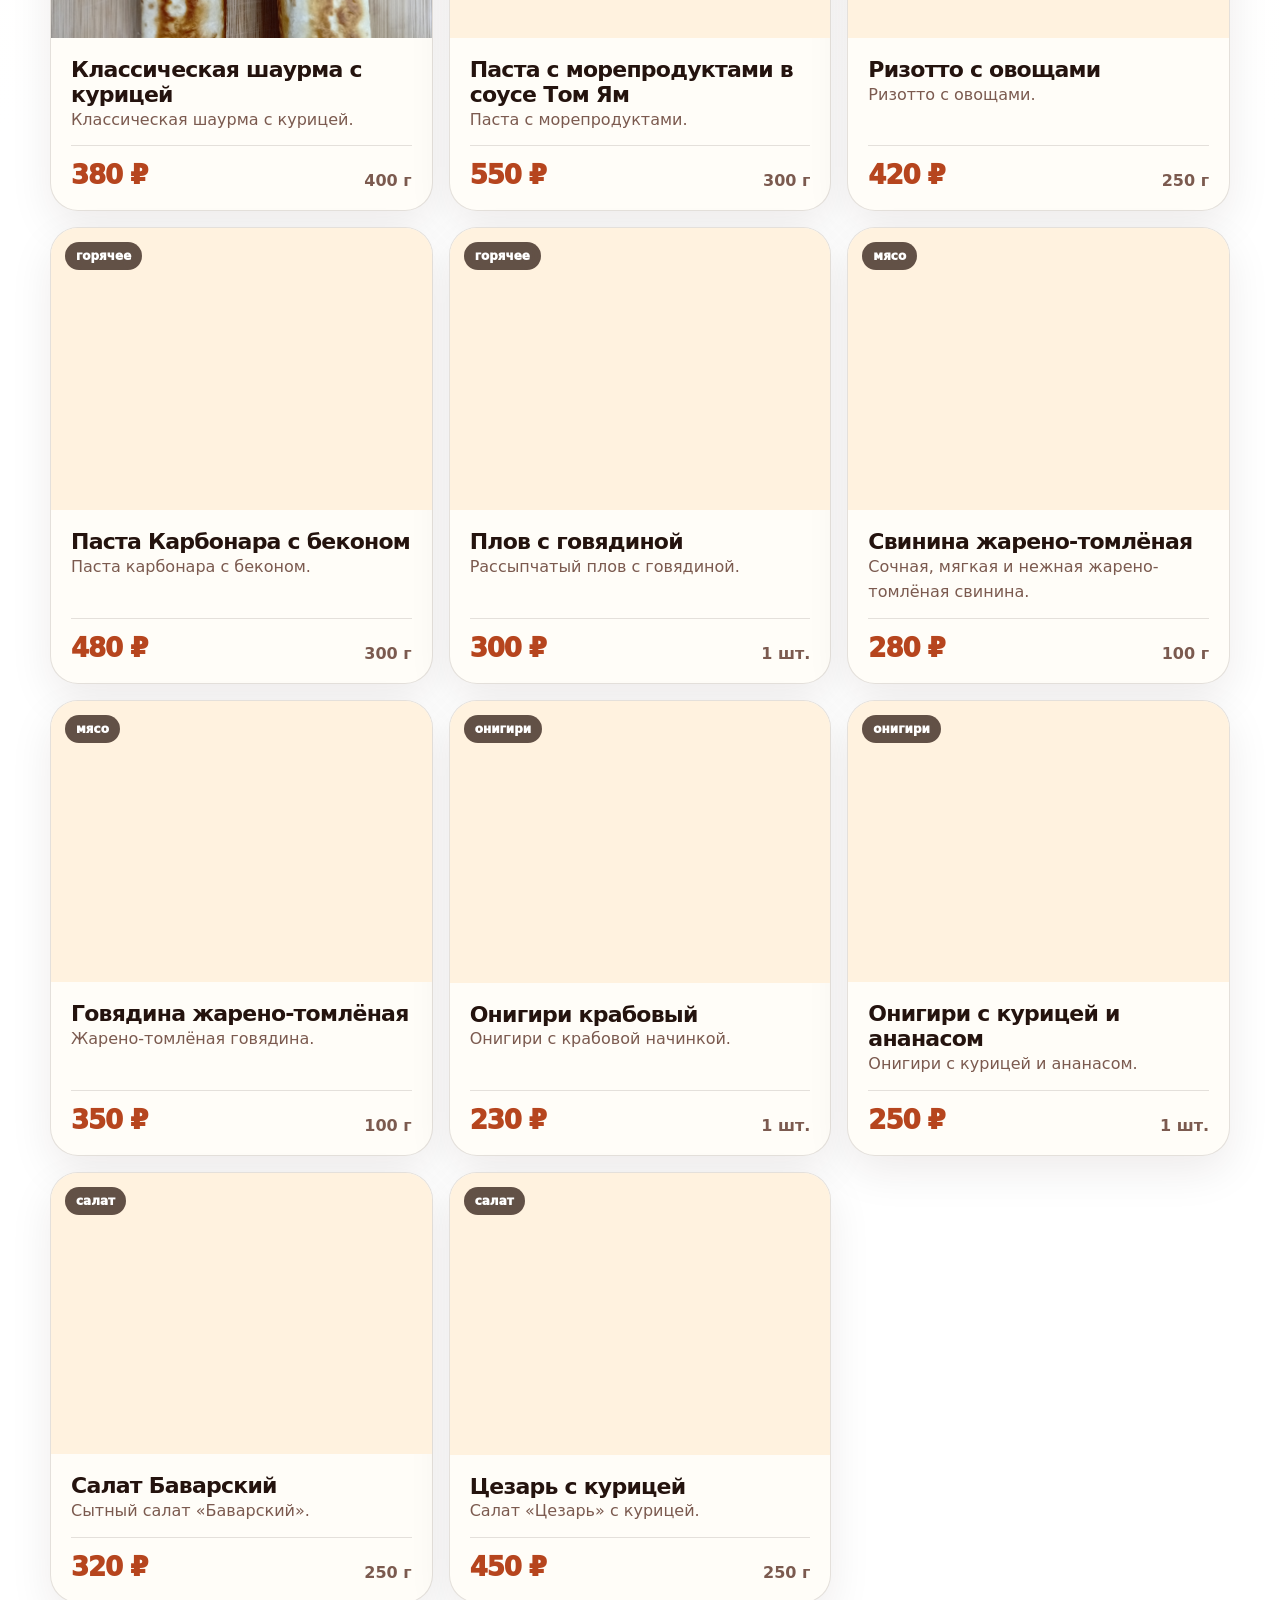
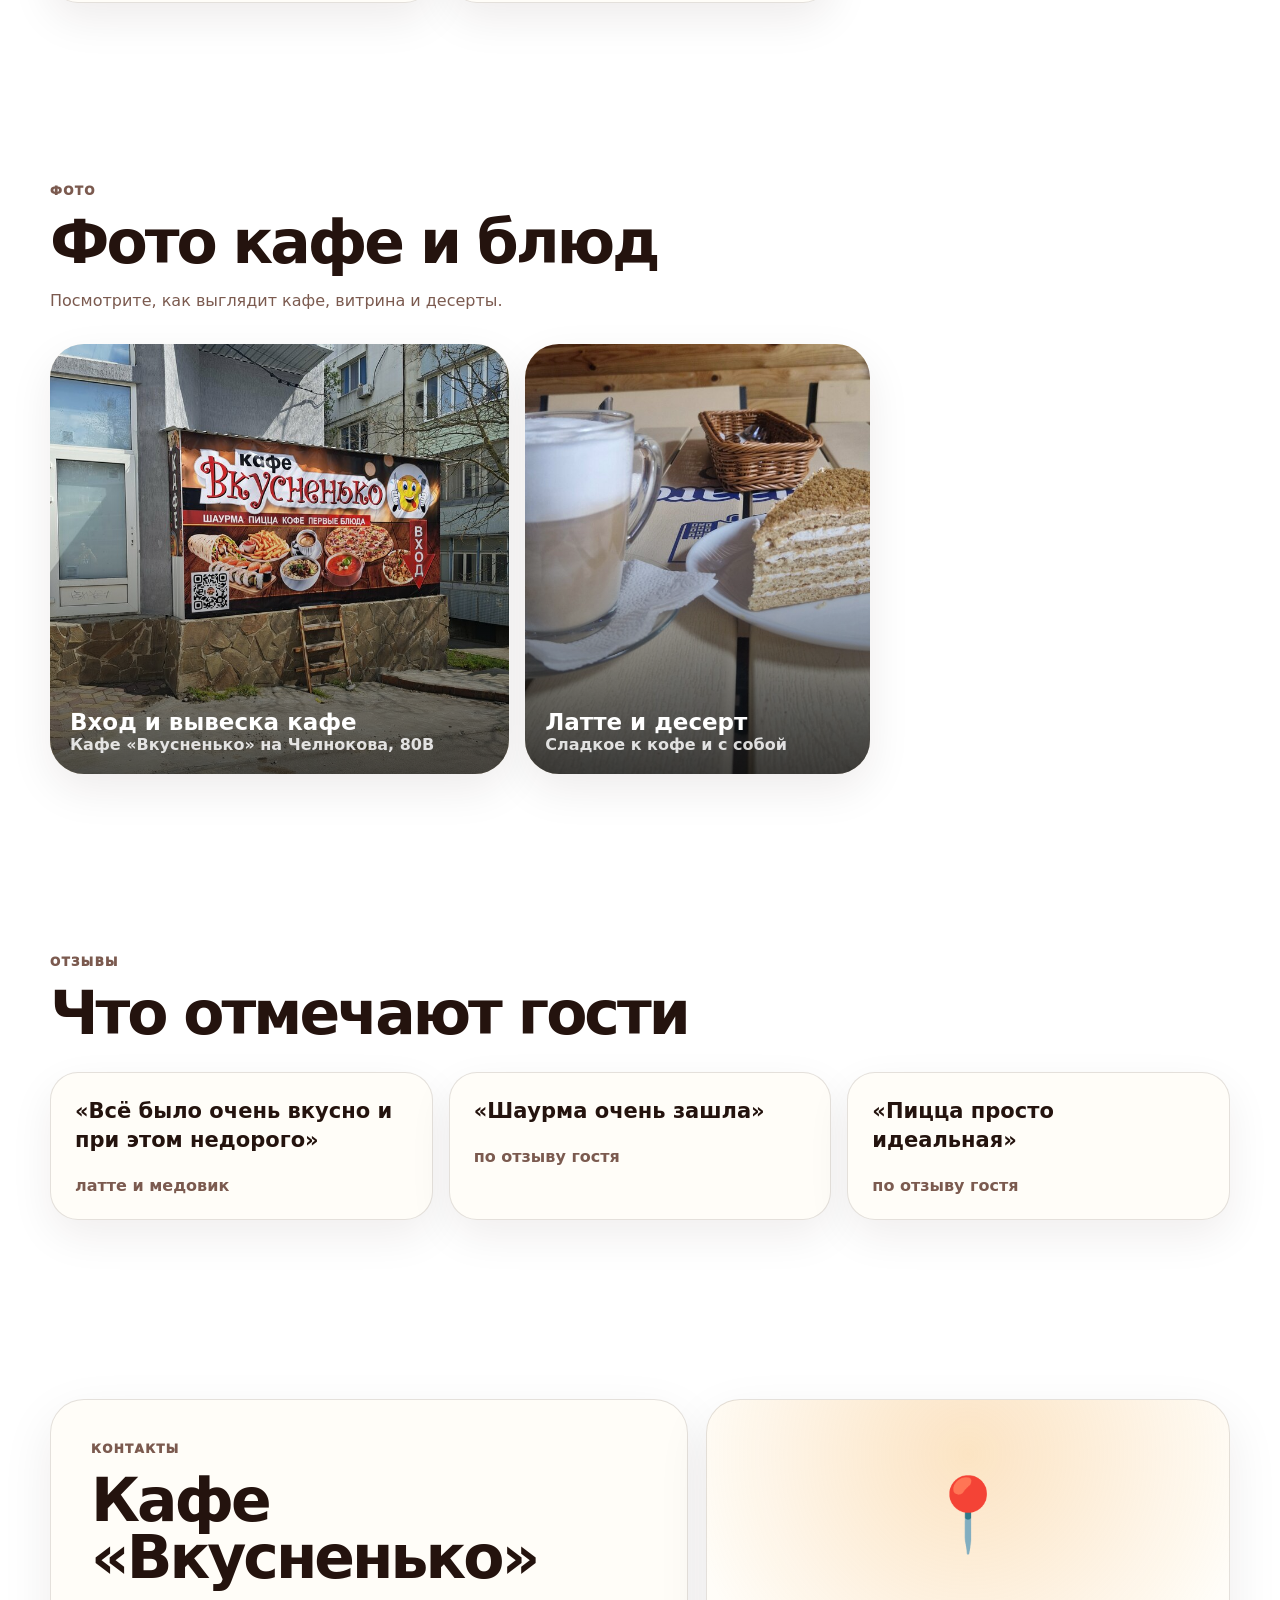
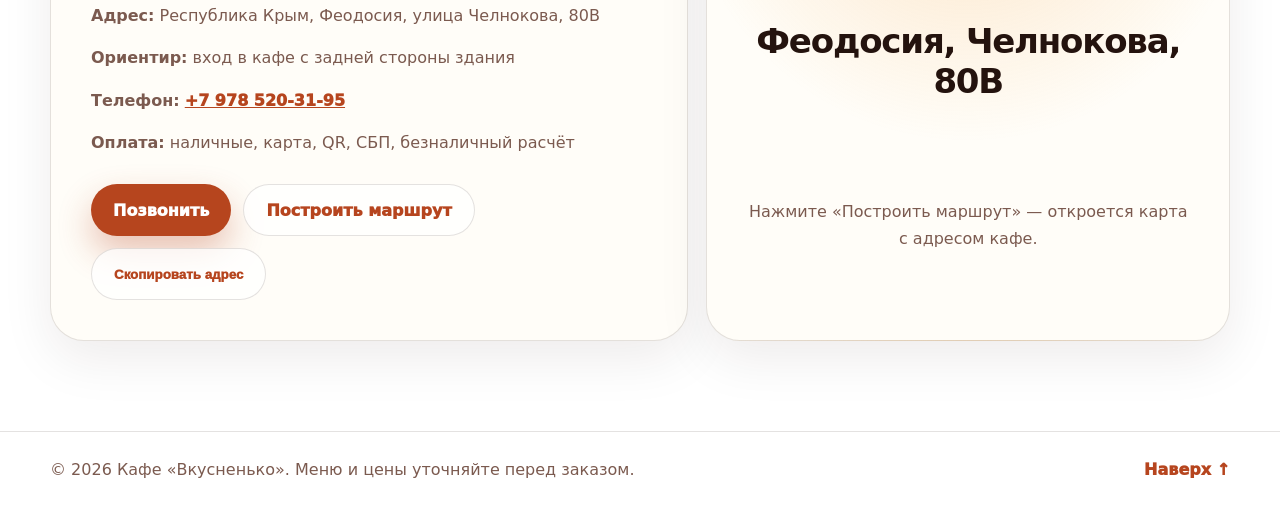
==== commit feaad9ae: "Update menu prices" ====
--- a/index.html
+++ b/index.html
@@ -188,7 +188,7 @@
   <a class="floating-call" href="tel:+79785203195" aria-label="Позвонить">☎</a>
   <div class="toast" id="toast" role="status" aria-live="polite">Адрес скопирован</div>
 
-  <script src="assets/js/data.js?v=4" defer></script>
-  <script src="assets/js/app.js?v=4" defer></script>
+  <script src="assets/js/data.js?v=5" defer></script>
+  <script src="assets/js/app.js?v=5" defer></script>
 </body>
 </html>
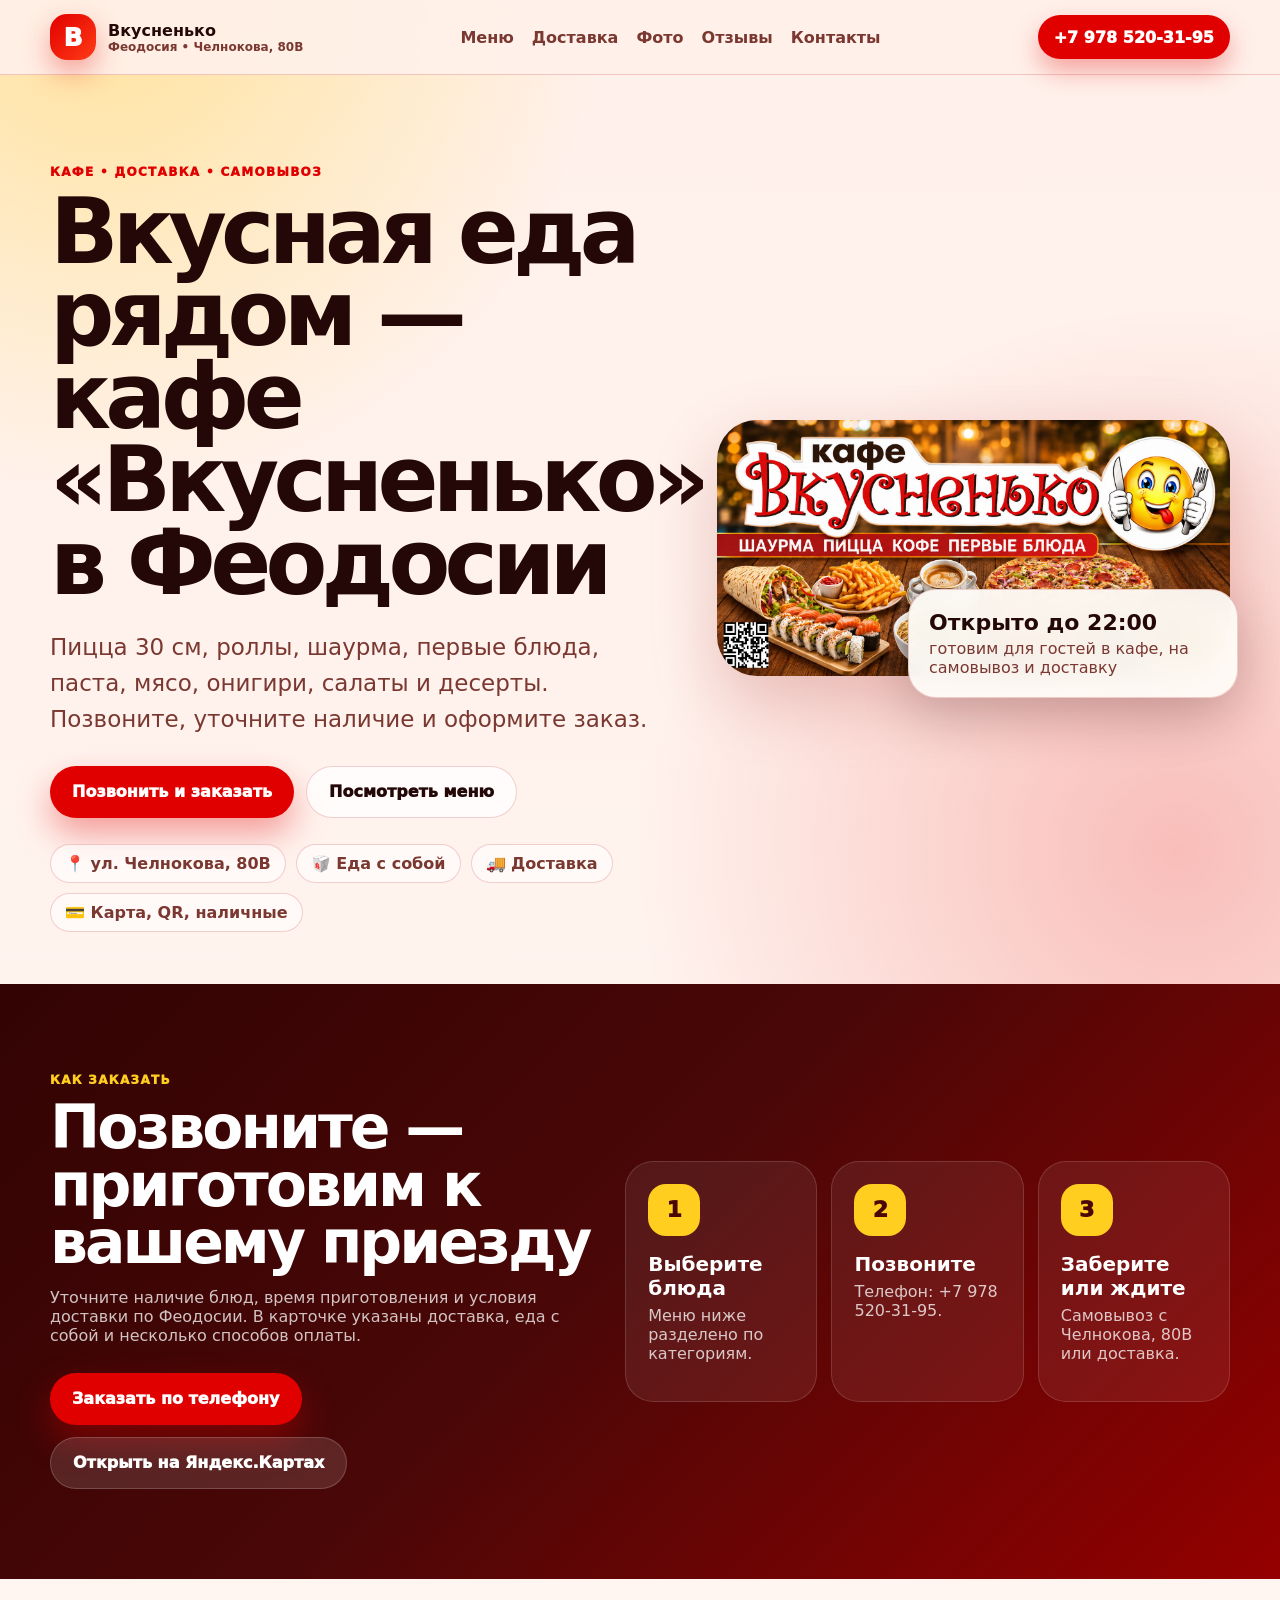
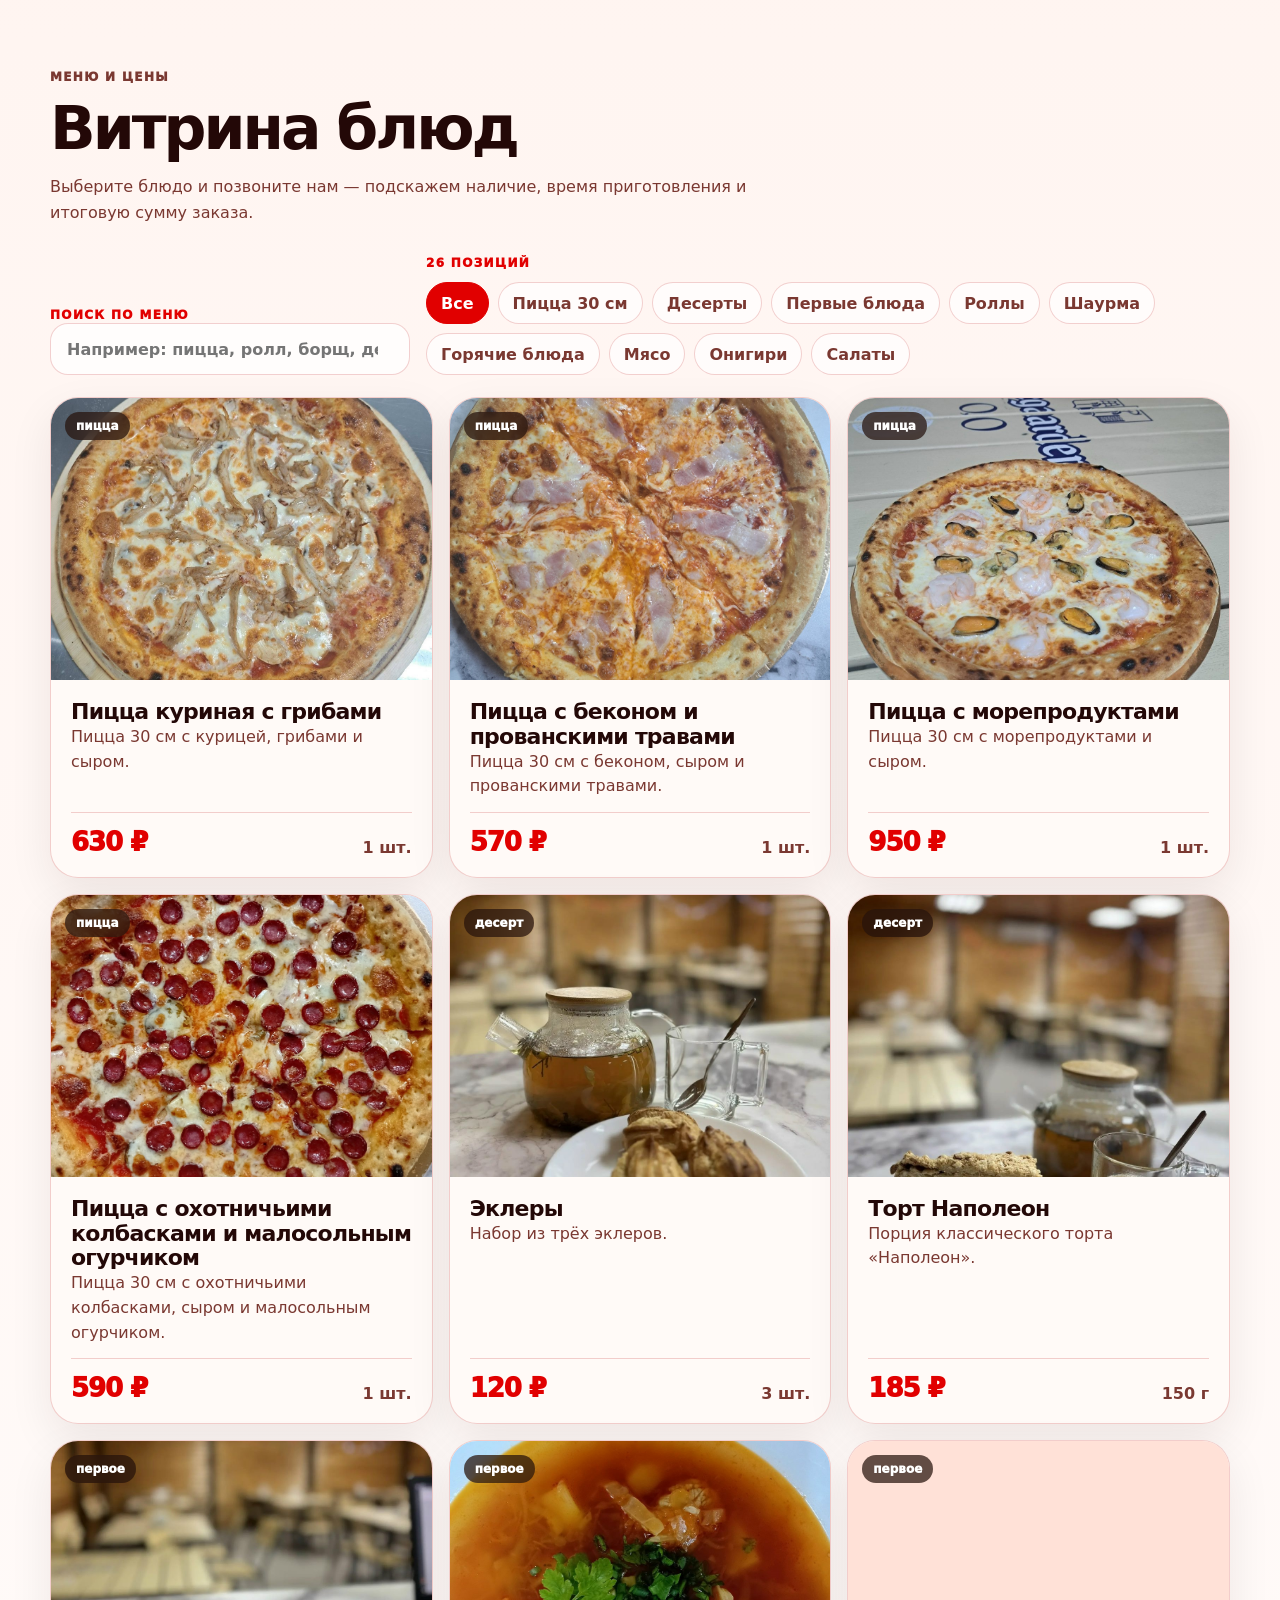
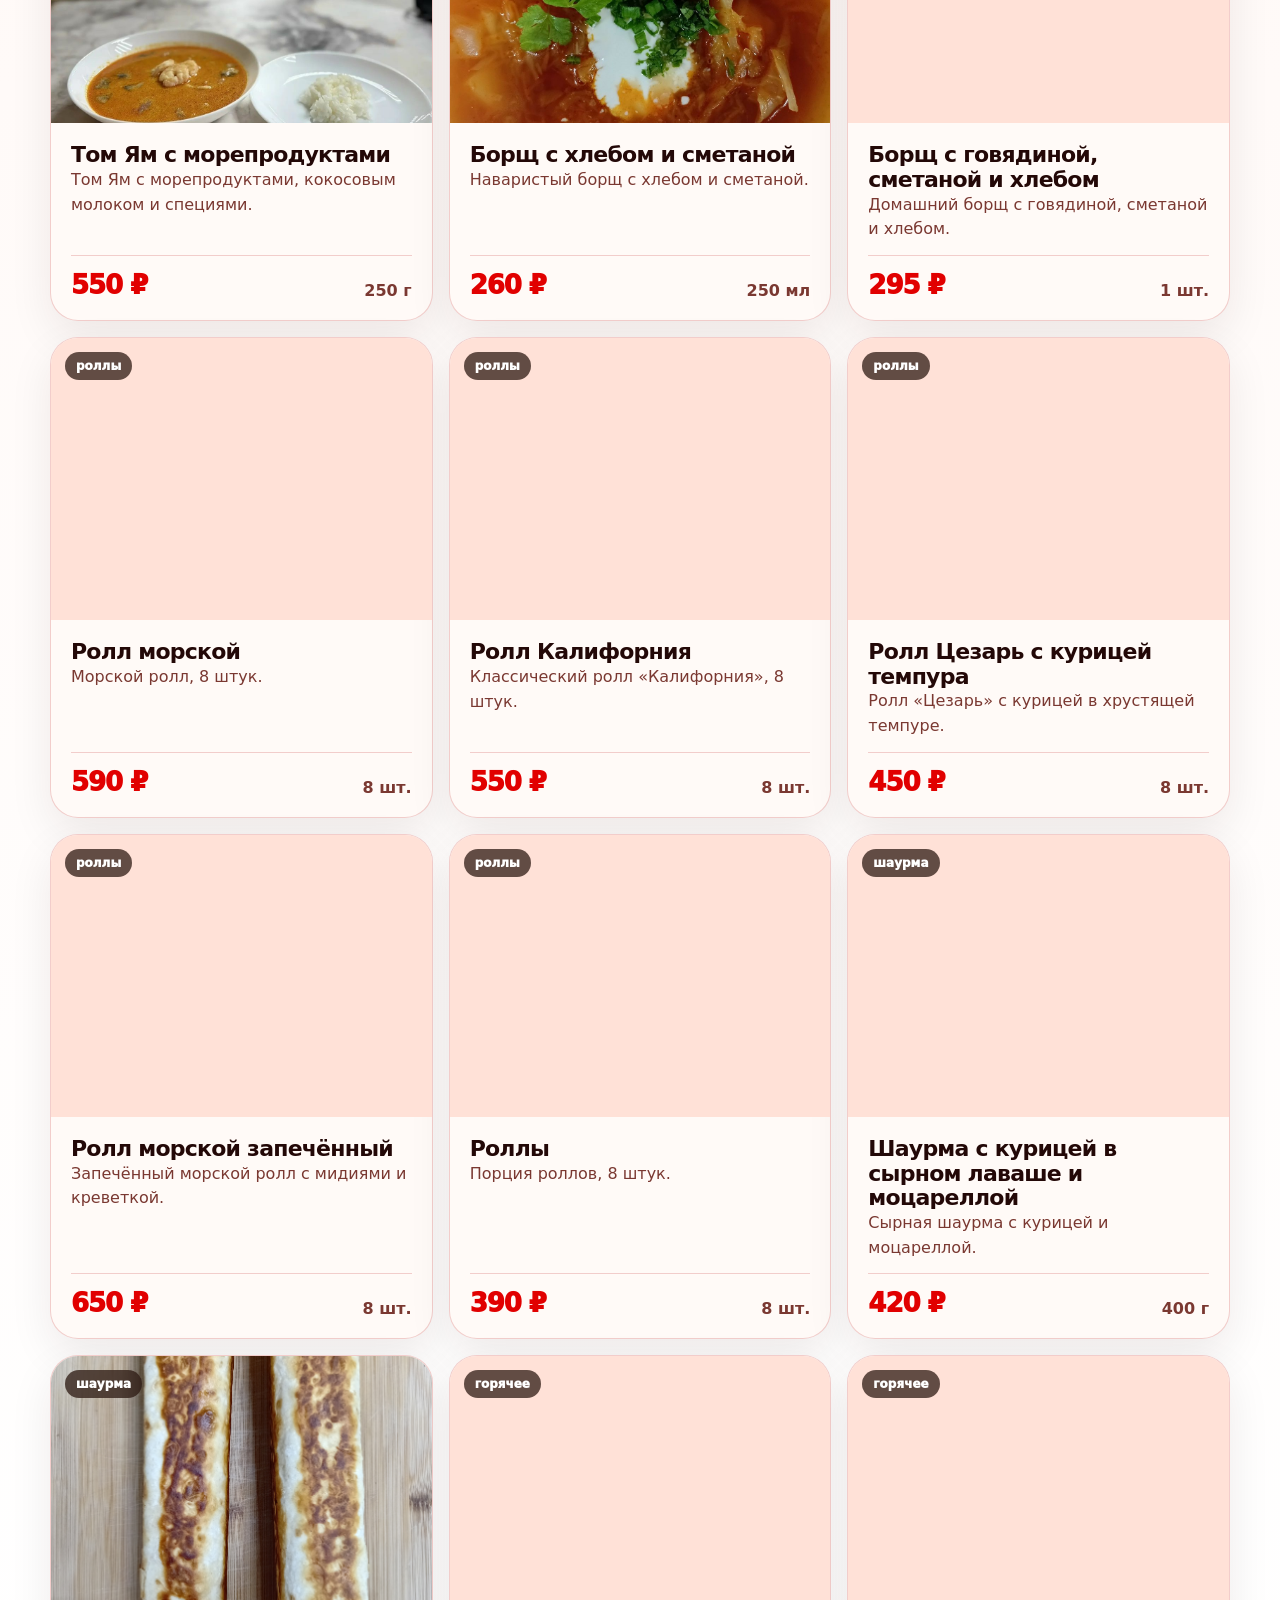
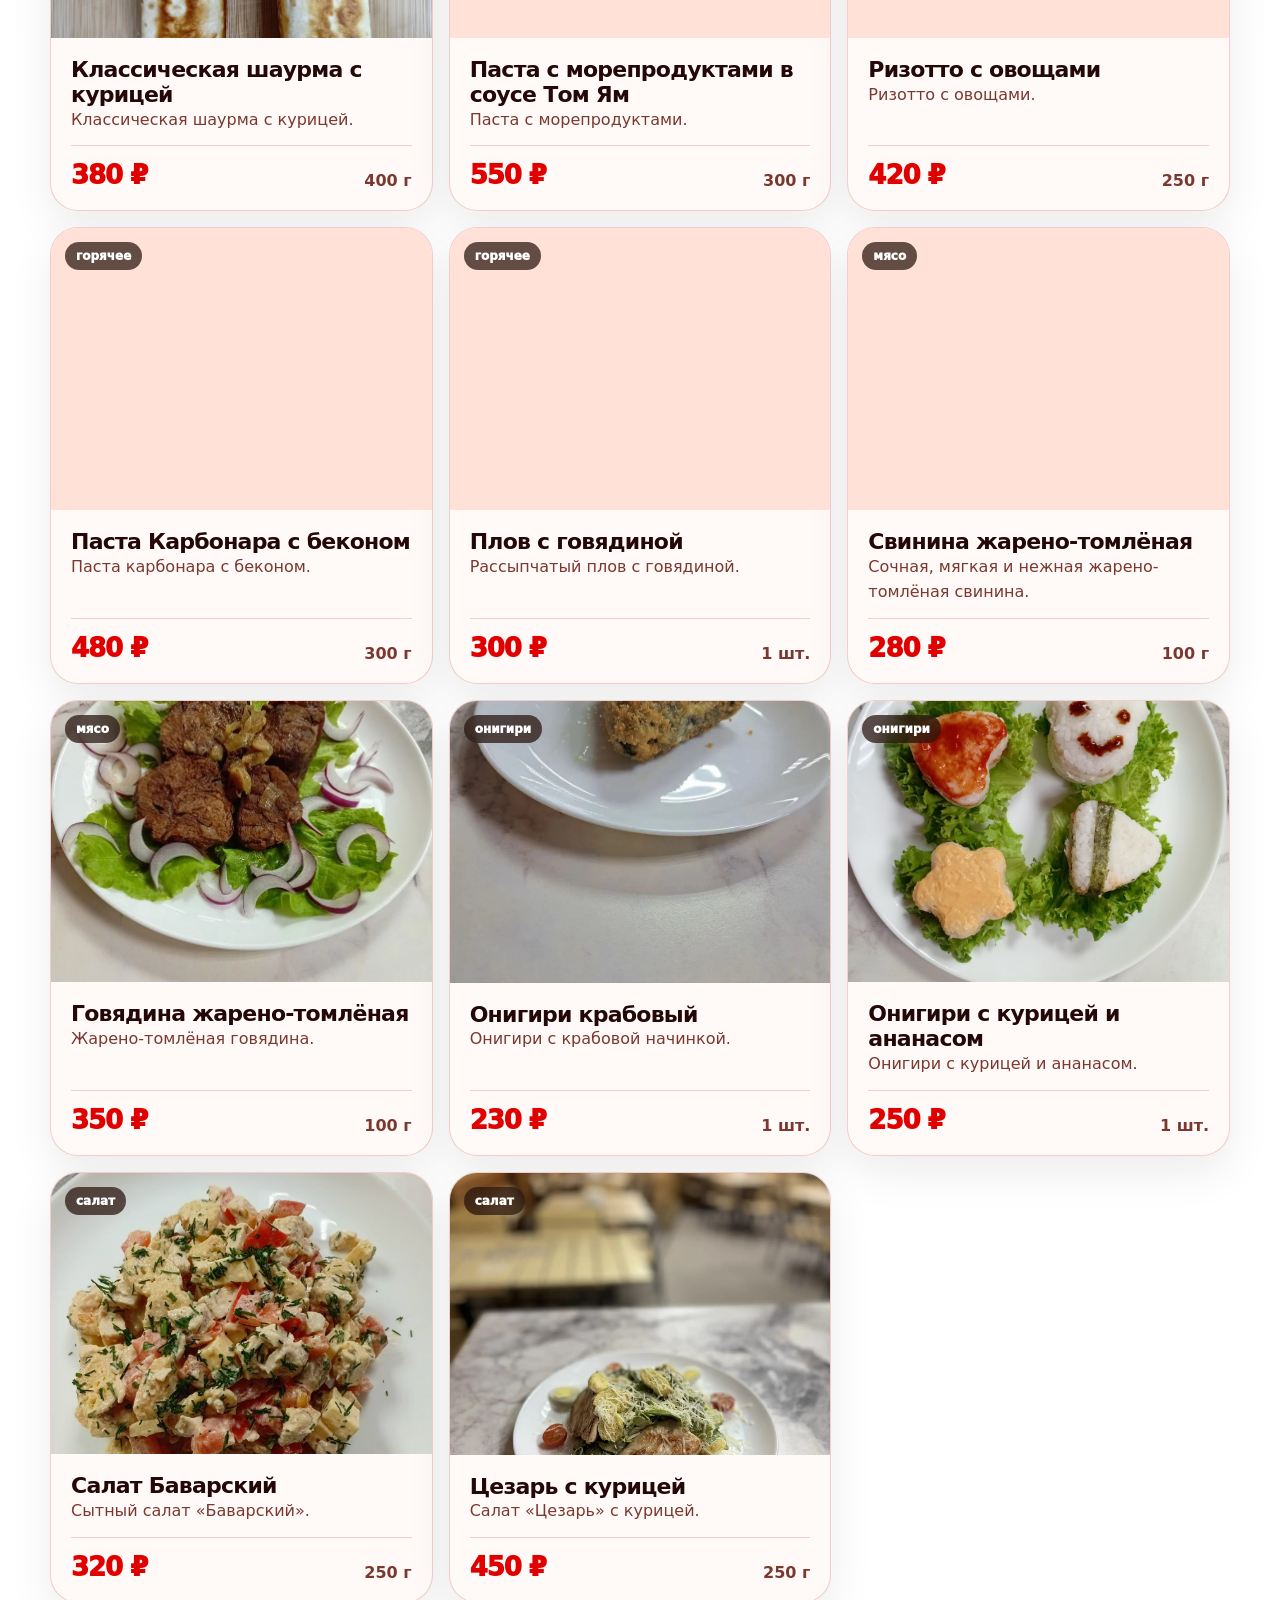
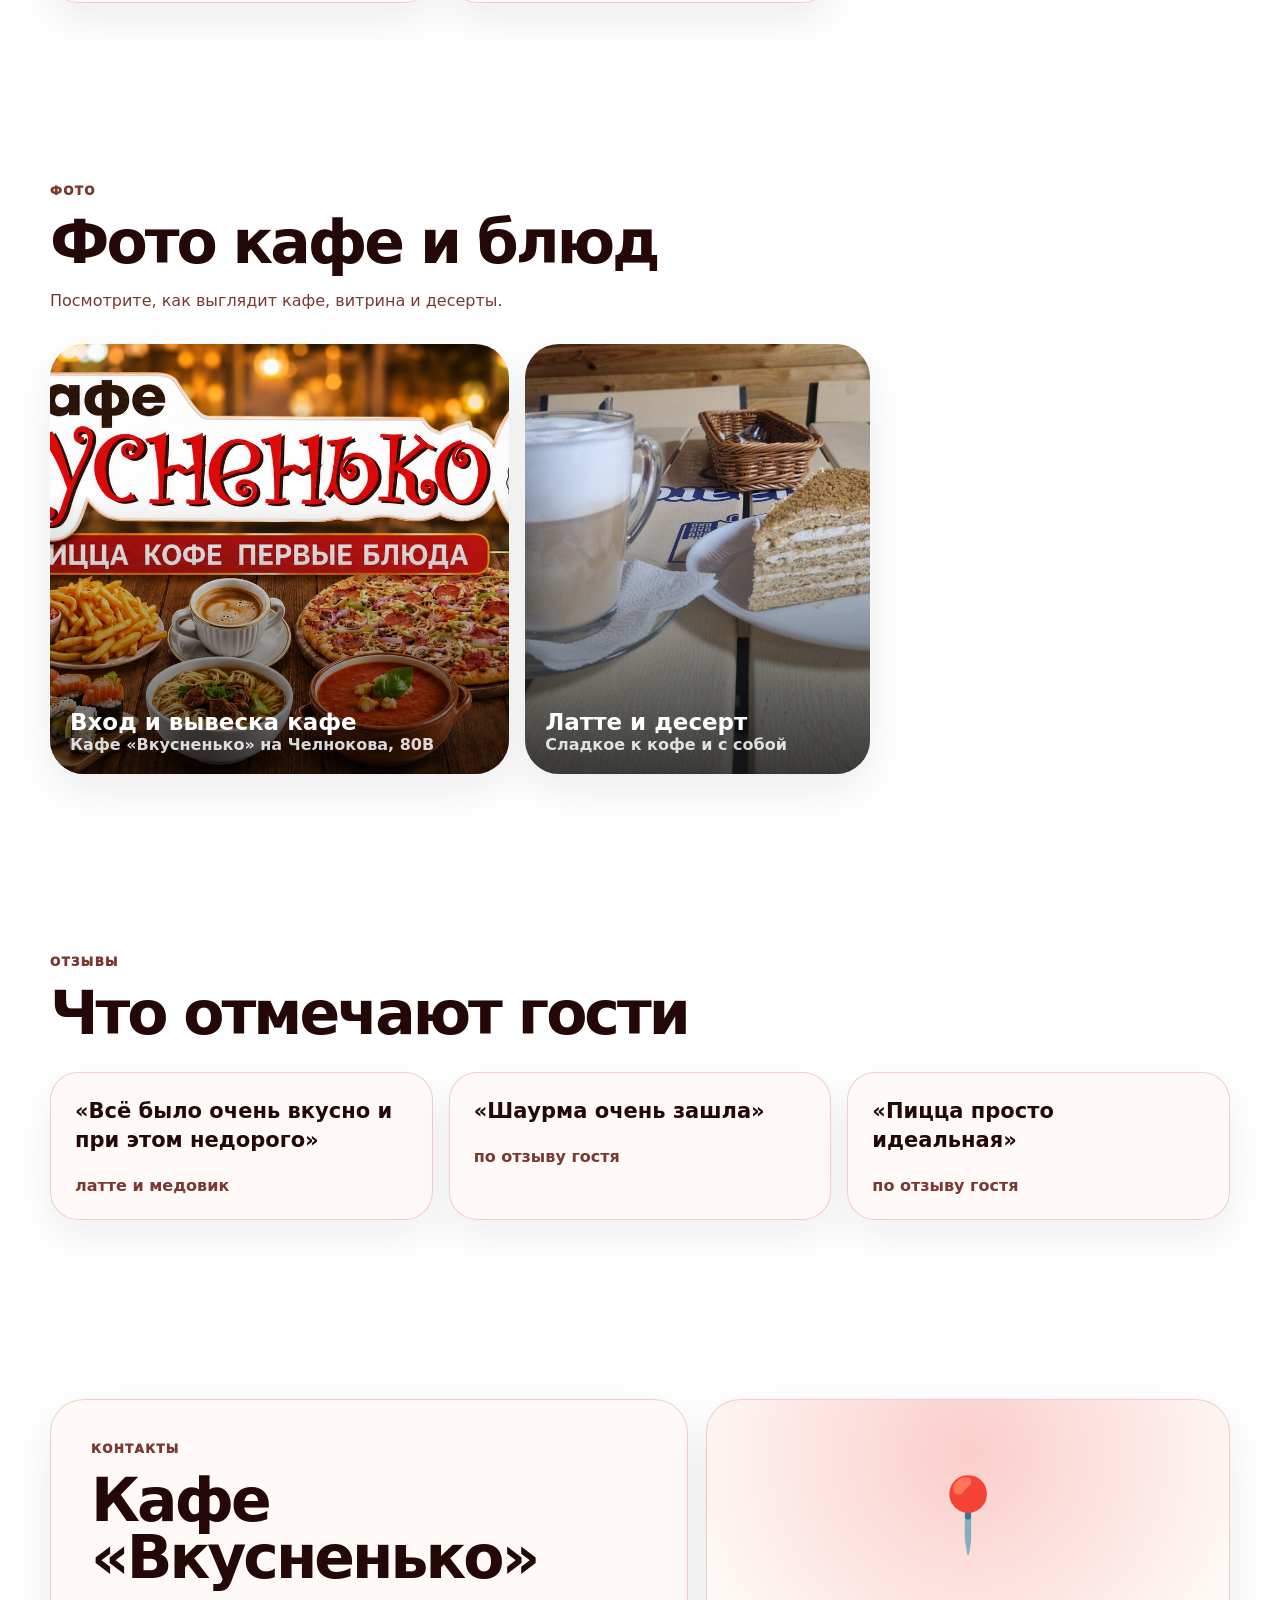
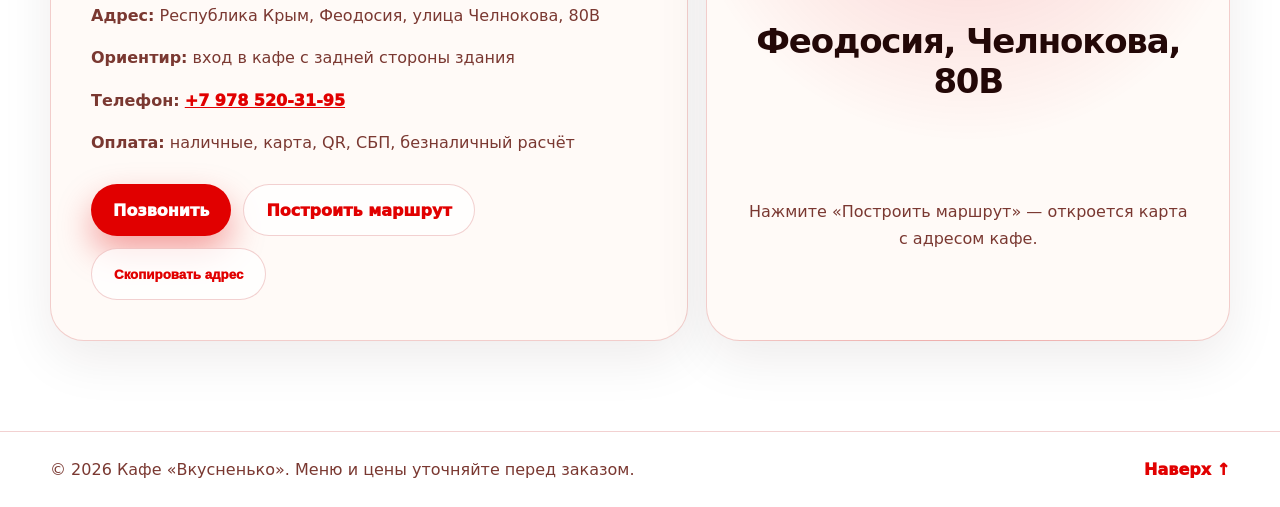
==== commit c695bdc2: "Update hero photo and red theme" ====
--- a/index.html
+++ b/index.html
@@ -12,7 +12,7 @@
   <meta property="og:image" content="assets/img/photos/cafe-exterior.jpg">
   <link rel="icon" href="assets/img/logo.svg" type="image/svg+xml">
   <link rel="manifest" href="manifest.webmanifest">
-  <link rel="stylesheet" href="assets/css/style.css?v=4">
+  <link rel="stylesheet" href="assets/css/style.css?v=6">
   <script type="application/ld+json">
   {
     "@context": "https://schema.org",
@@ -188,7 +188,7 @@
   <a class="floating-call" href="tel:+79785203195" aria-label="Позвонить">☎</a>
   <div class="toast" id="toast" role="status" aria-live="polite">Адрес скопирован</div>
 
-  <script src="assets/js/data.js?v=5" defer></script>
-  <script src="assets/js/app.js?v=5" defer></script>
+  <script src="assets/js/data.js?v=6" defer></script>
+  <script src="assets/js/app.js?v=6" defer></script>
 </body>
 </html>
--- a/assets/css/style.css
+++ b/assets/css/style.css
@@ -1,14 +1,14 @@
 :root{
-  --bg:#fff7ec;--paper:#fffdf8;--paper2:#fff2df;--text:#24130e;--muted:#7b5a4f;
-  --accent:#b6451e;--accent2:#f3a23a;--dark:#26120c;--line:rgba(36,19,14,.12);
-  --shadow:0 24px 70px rgba(73,31,10,.16);--radius:28px;--max:1180px;
+  --bg:#fff0ea;--paper:#fffaf7;--paper2:#ffe1d7;--text:#230807;--muted:#7a3831;
+  --accent:#e10000;--accent2:#ffce1f;--dark:#4b0707;--line:rgba(180,0,0,.18);
+  --shadow:0 24px 70px rgba(145,0,0,.2);--radius:28px;--max:1180px;
 }
 *{box-sizing:border-box}
 html{scroll-behavior:smooth}
 body{
   margin:0;font-family:Inter,system-ui,-apple-system,BlinkMacSystemFont,"Segoe UI",Arial,sans-serif;color:var(--text);
-  background:radial-gradient(circle at 8% 0%,rgba(246,179,76,.34),transparent 31rem),
-  radial-gradient(circle at 92% 10%,rgba(182,69,30,.15),transparent 34rem),linear-gradient(180deg,var(--bg),#fff 58%);
+  background:radial-gradient(circle at 8% 0%,rgba(255,206,31,.38),transparent 31rem),
+  radial-gradient(circle at 92% 10%,rgba(225,0,0,.22),transparent 34rem),linear-gradient(180deg,var(--bg),#fff 58%);
 }
 body.is-lock{overflow:hidden}
 a{color:inherit}img{max-width:100%;display:block}
@@ -17,15 +17,15 @@
 .container{width:min(var(--max),calc(100% - 36px));margin-inline:auto}
 .topbar{
   position:sticky;top:0;z-index:50;border-bottom:1px solid var(--line);
-  background:rgba(255,247,236,.88);backdrop-filter:blur(18px)
+  background:rgba(255,240,234,.92);backdrop-filter:blur(18px)
 }
 .topbar__inner{min-height:74px;display:flex;align-items:center;justify-content:space-between;gap:18px}
 .brand{display:flex;align-items:center;gap:12px;text-decoration:none;min-width:220px}
-.brand__mark{width:46px;height:46px;border-radius:17px;display:grid;place-items:center;color:#fff;background:linear-gradient(135deg,var(--accent),#ea7d2c);font-weight:950;font-size:25px;box-shadow:0 12px 28px rgba(182,69,30,.28)}
+.brand__mark{width:46px;height:46px;border-radius:17px;display:grid;place-items:center;color:#fff;background:linear-gradient(135deg,#e10000,#ff3b16);font-weight:950;font-size:25px;box-shadow:0 12px 28px rgba(225,0,0,.34)}
 .brand strong,.brand small{display:block}.brand small{font-size:12px;color:var(--muted);font-weight:700}
 .nav{display:flex;align-items:center;gap:18px}
 .nav a{color:var(--muted);font-weight:850;text-decoration:none}.nav a:hover{color:var(--accent)}
-.phone{display:inline-flex;align-items:center;min-height:44px;padding:10px 16px;border-radius:999px;background:var(--accent);color:#fff;text-decoration:none;font-weight:950;box-shadow:0 12px 26px rgba(182,69,30,.24)}
+.phone{display:inline-flex;align-items:center;min-height:44px;padding:10px 16px;border-radius:999px;background:var(--accent);color:#fff;text-decoration:none;font-weight:950;box-shadow:0 12px 26px rgba(225,0,0,.32)}
 .menu-toggle{display:none;border:0;background:var(--paper);border:1px solid var(--line);border-radius:14px;padding:10px;font-weight:900}
 .hero{padding:clamp(46px,7vw,96px) 0 52px}
 .hero__grid{display:grid;grid-template-columns:minmax(0,1.08fr) minmax(330px,.92fr);gap:clamp(28px,5vw,70px);align-items:center}
@@ -38,18 +38,18 @@
 .actions{display:flex;flex-wrap:wrap;gap:12px;margin-top:28px}
 .btn{display:inline-flex;align-items:center;justify-content:center;min-height:52px;padding:14px 22px;border-radius:999px;text-decoration:none;font-weight:950;transition:transform .2s ease,box-shadow .2s ease}
 .btn:hover{transform:translateY(-2px)}
-.btn--primary{background:var(--accent);color:#fff;box-shadow:0 16px 34px rgba(182,69,30,.32)}
+.btn--primary{background:var(--accent);color:#fff;box-shadow:0 16px 34px rgba(225,0,0,.36)}
 .btn--light{background:rgba(255,255,255,.74);border:1px solid var(--line)}
 .btn--dark{background:rgba(255,255,255,.12);border:1px solid rgba(255,255,255,.18);color:#fff}
 .facts{display:flex;flex-wrap:wrap;gap:10px;margin-top:26px}
 .facts span{padding:9px 14px;border-radius:999px;background:rgba(255,255,255,.58);border:1px solid var(--line);color:var(--muted);font-weight:850}
 .hero-photo{position:relative}
-.hero-photo__img{aspect-ratio:4/3;width:100%;object-fit:cover;border-radius:40px;box-shadow:var(--shadow);background:var(--paper2)}
+.hero-photo__img{aspect-ratio:2/1;width:100%;object-fit:cover;object-position:center;border-radius:40px;box-shadow:var(--shadow);background:var(--paper2)}
 .hero-photo__card{position:absolute;right:-8px;bottom:-22px;width:min(330px,82%);padding:20px;border:1px solid var(--line);border-radius:28px;background:rgba(255,253,248,.94);backdrop-filter:blur(12px);box-shadow:0 18px 50px rgba(36,19,14,.18)}
 .hero-photo__card strong{display:block;font-size:22px}.hero-photo__card span{display:block;color:var(--muted);margin-top:4px}
 .section{padding:clamp(54px,7vw,92px) 0}
 .section__head{max-width:780px;margin-bottom:30px}.section__head p,.muted{color:var(--muted);line-height:1.65}
-.strip{background:var(--dark);color:#fff}
+.strip{background:linear-gradient(135deg,#320303,var(--dark) 48%,#950000);color:#fff}
 .strip .eyebrow{color:var(--accent2)}.strip p{color:rgba(255,255,255,.76)}
 .strip-grid{display:grid;grid-template-columns:.95fr 1.05fr;gap:28px;align-items:center}
 .service-grid{display:grid;grid-template-columns:repeat(3,1fr);gap:14px}
@@ -80,9 +80,9 @@
 .contacts{display:grid;grid-template-columns:1fr .82fr;gap:18px}
 .contact-card,.map-card{padding:clamp(24px,4vw,40px);border:1px solid var(--line);border-radius:34px;background:var(--paper);box-shadow:0 18px 52px rgba(36,19,14,.08)}
 .contact-card p{color:var(--muted);line-height:1.65}.contact-card a{color:var(--accent);font-weight:950}.contact-card .btn--primary{color:#fff}.contact-card .btn--light{color:var(--accent)}
-.map-card{display:grid;place-items:center;text-align:center;background:radial-gradient(circle at 50% 10%,rgba(243,162,58,.28),transparent 18rem),var(--paper)}.pin{font-size:72px}
+.map-card{display:grid;place-items:center;text-align:center;background:radial-gradient(circle at 50% 10%,rgba(225,0,0,.18),transparent 18rem),var(--paper)}.pin{font-size:72px}
 .footer{border-top:1px solid var(--line);padding:28px 0;color:var(--muted)}.footer__inner{display:flex;justify-content:space-between;gap:18px}.footer p{margin:0}.footer a{color:var(--accent);font-weight:950;text-decoration:none}
-.floating-call{position:fixed;right:18px;bottom:18px;z-index:40;display:none;place-items:center;width:62px;height:62px;border-radius:22px;background:var(--accent);color:#fff;text-decoration:none;font-size:26px;box-shadow:0 16px 38px rgba(182,69,30,.34)}
+.floating-call{position:fixed;right:18px;bottom:18px;z-index:40;display:none;place-items:center;width:62px;height:62px;border-radius:22px;background:var(--accent);color:#fff;text-decoration:none;font-size:26px;box-shadow:0 16px 38px rgba(225,0,0,.38)}
 .toast{display:none;position:fixed;left:50%;bottom:20px;transform:translateX(-50%);z-index:80;background:var(--dark);color:#fff;padding:12px 16px;border-radius:14px;box-shadow:var(--shadow);font-weight:850}
 .toast.show{display:block}
 @media(max-width:980px){
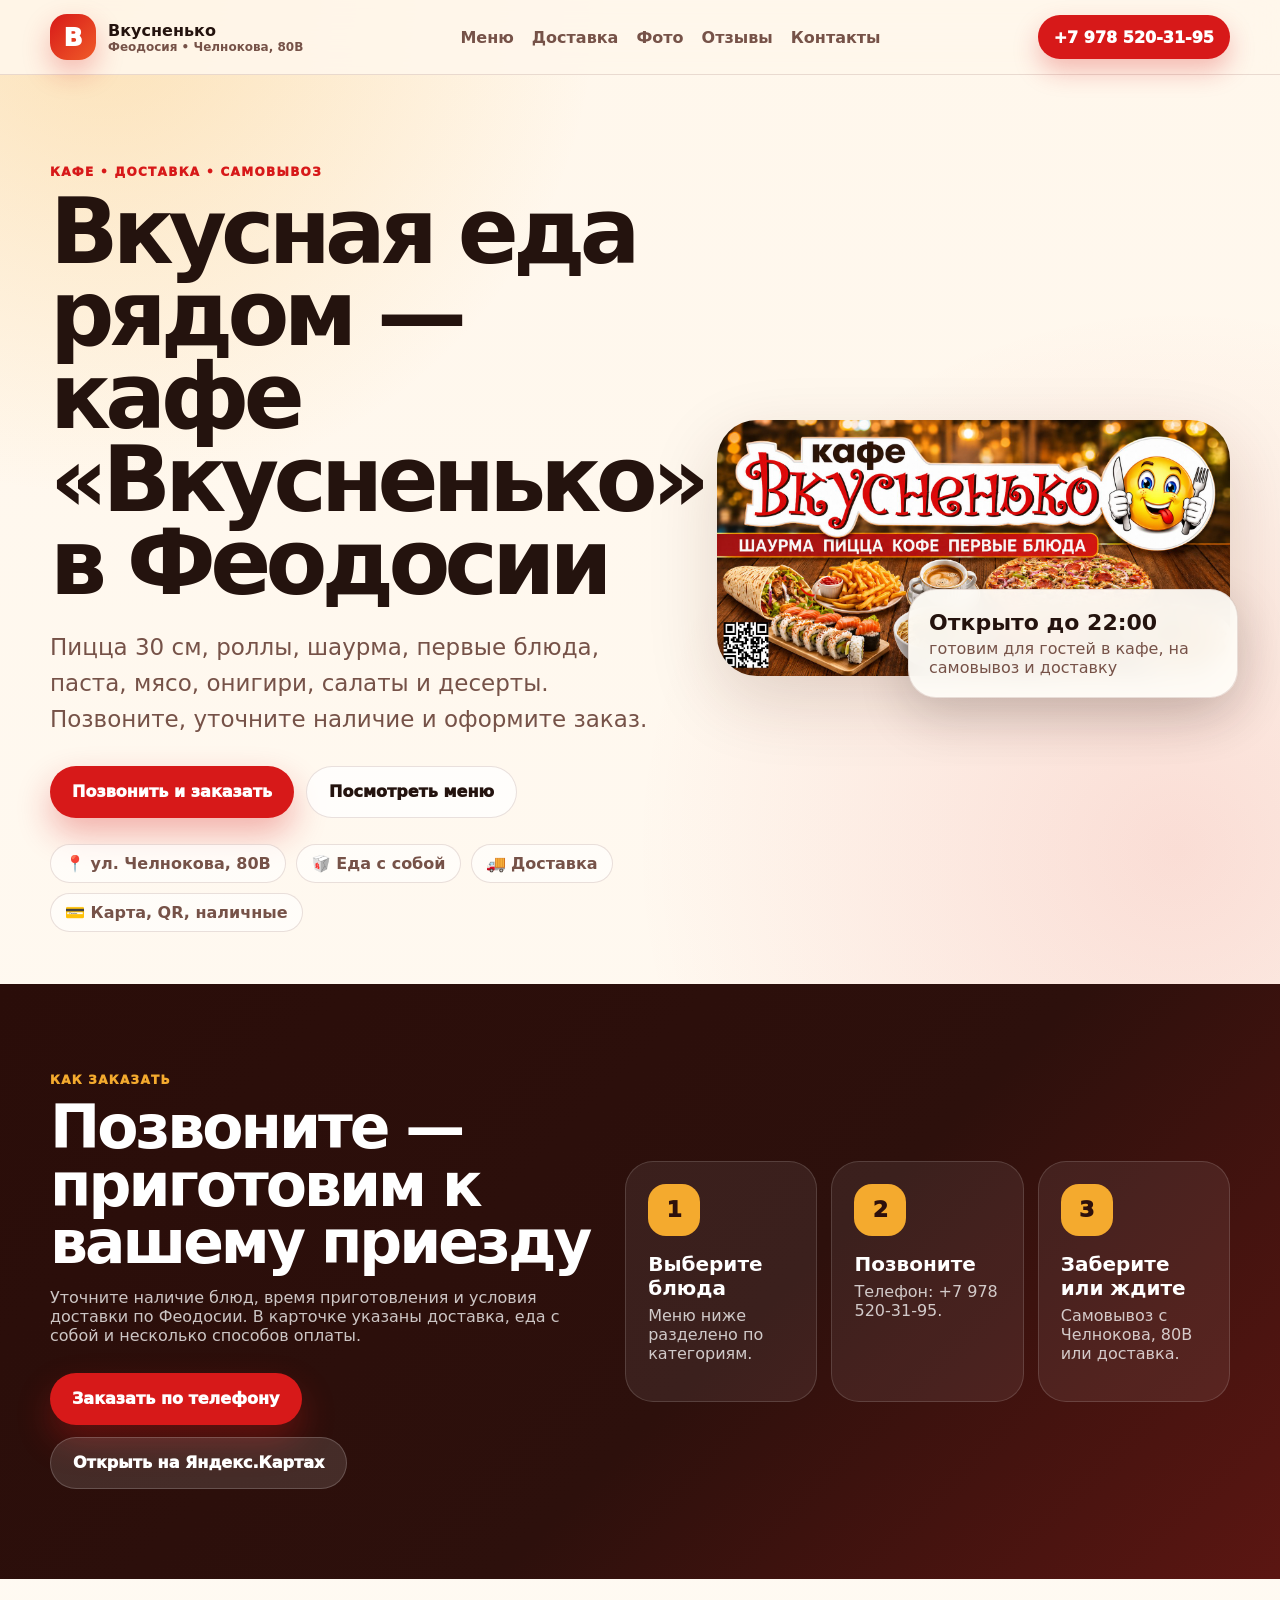
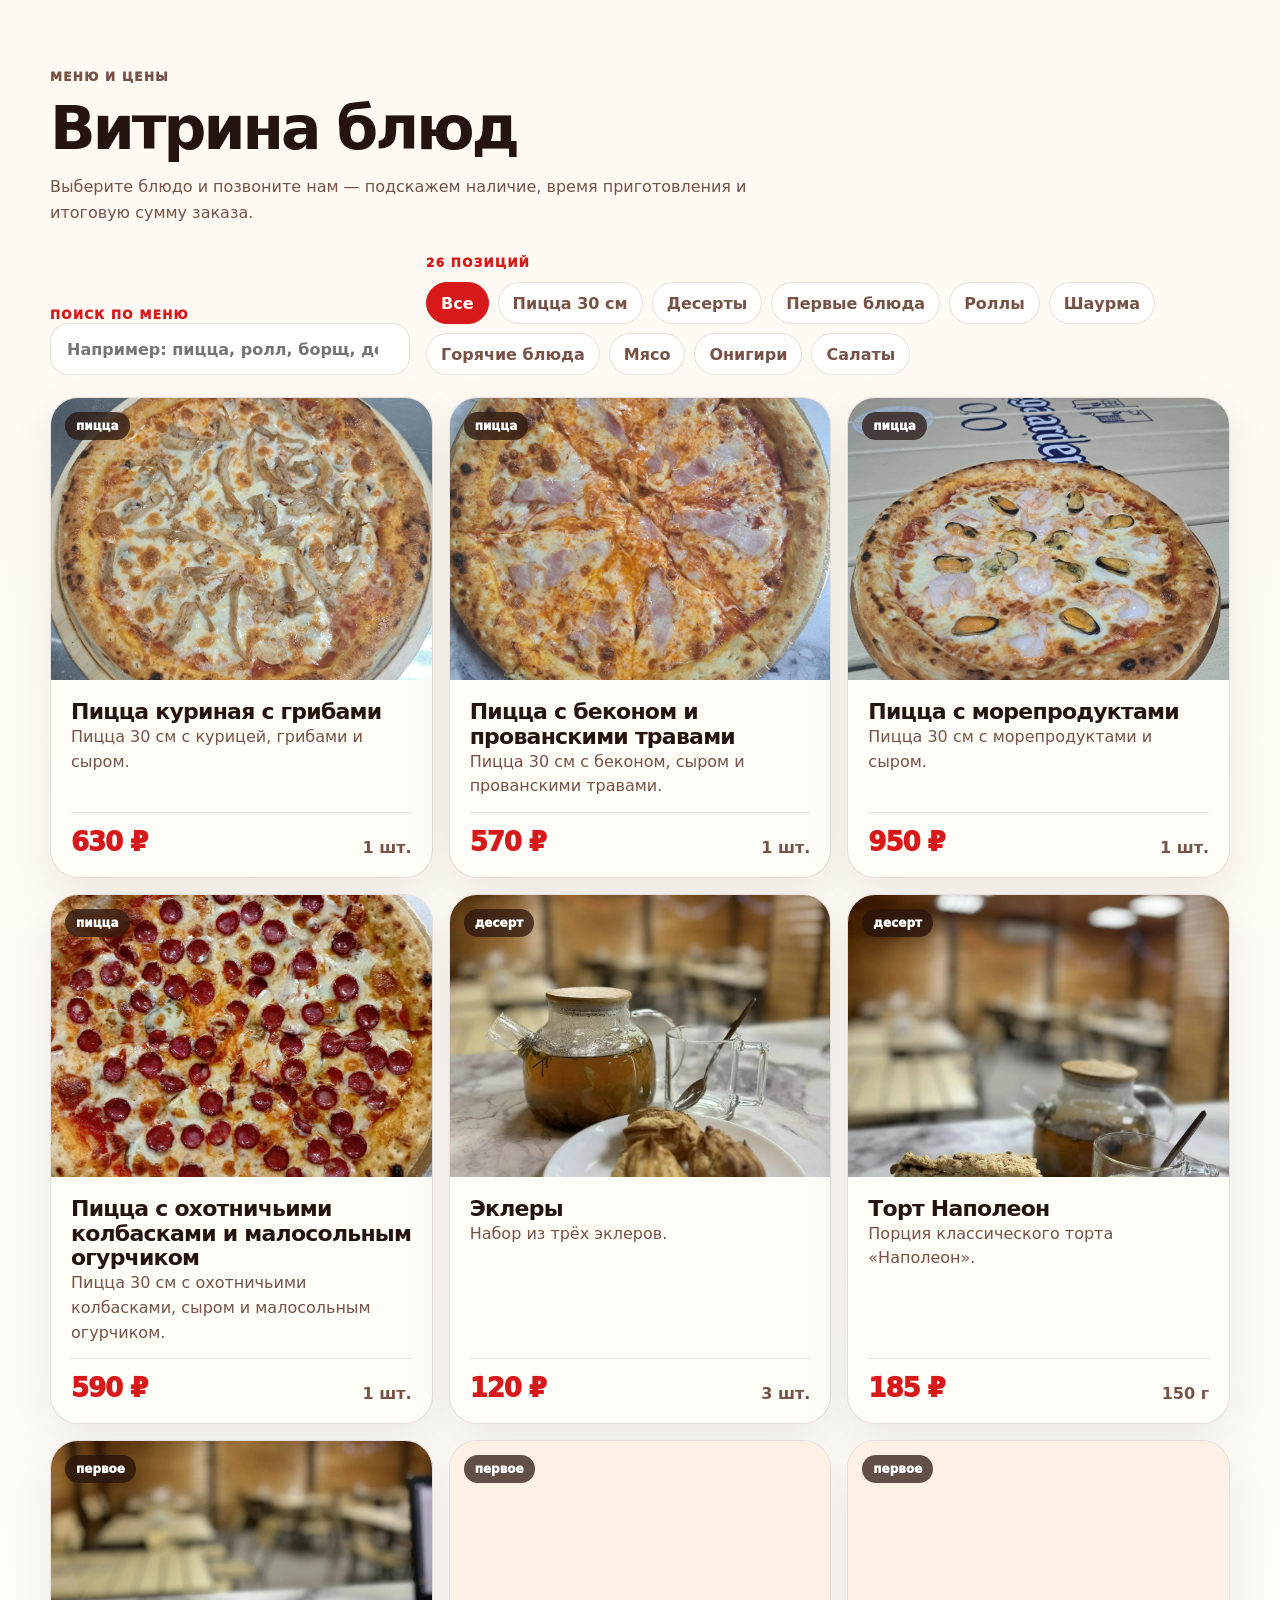
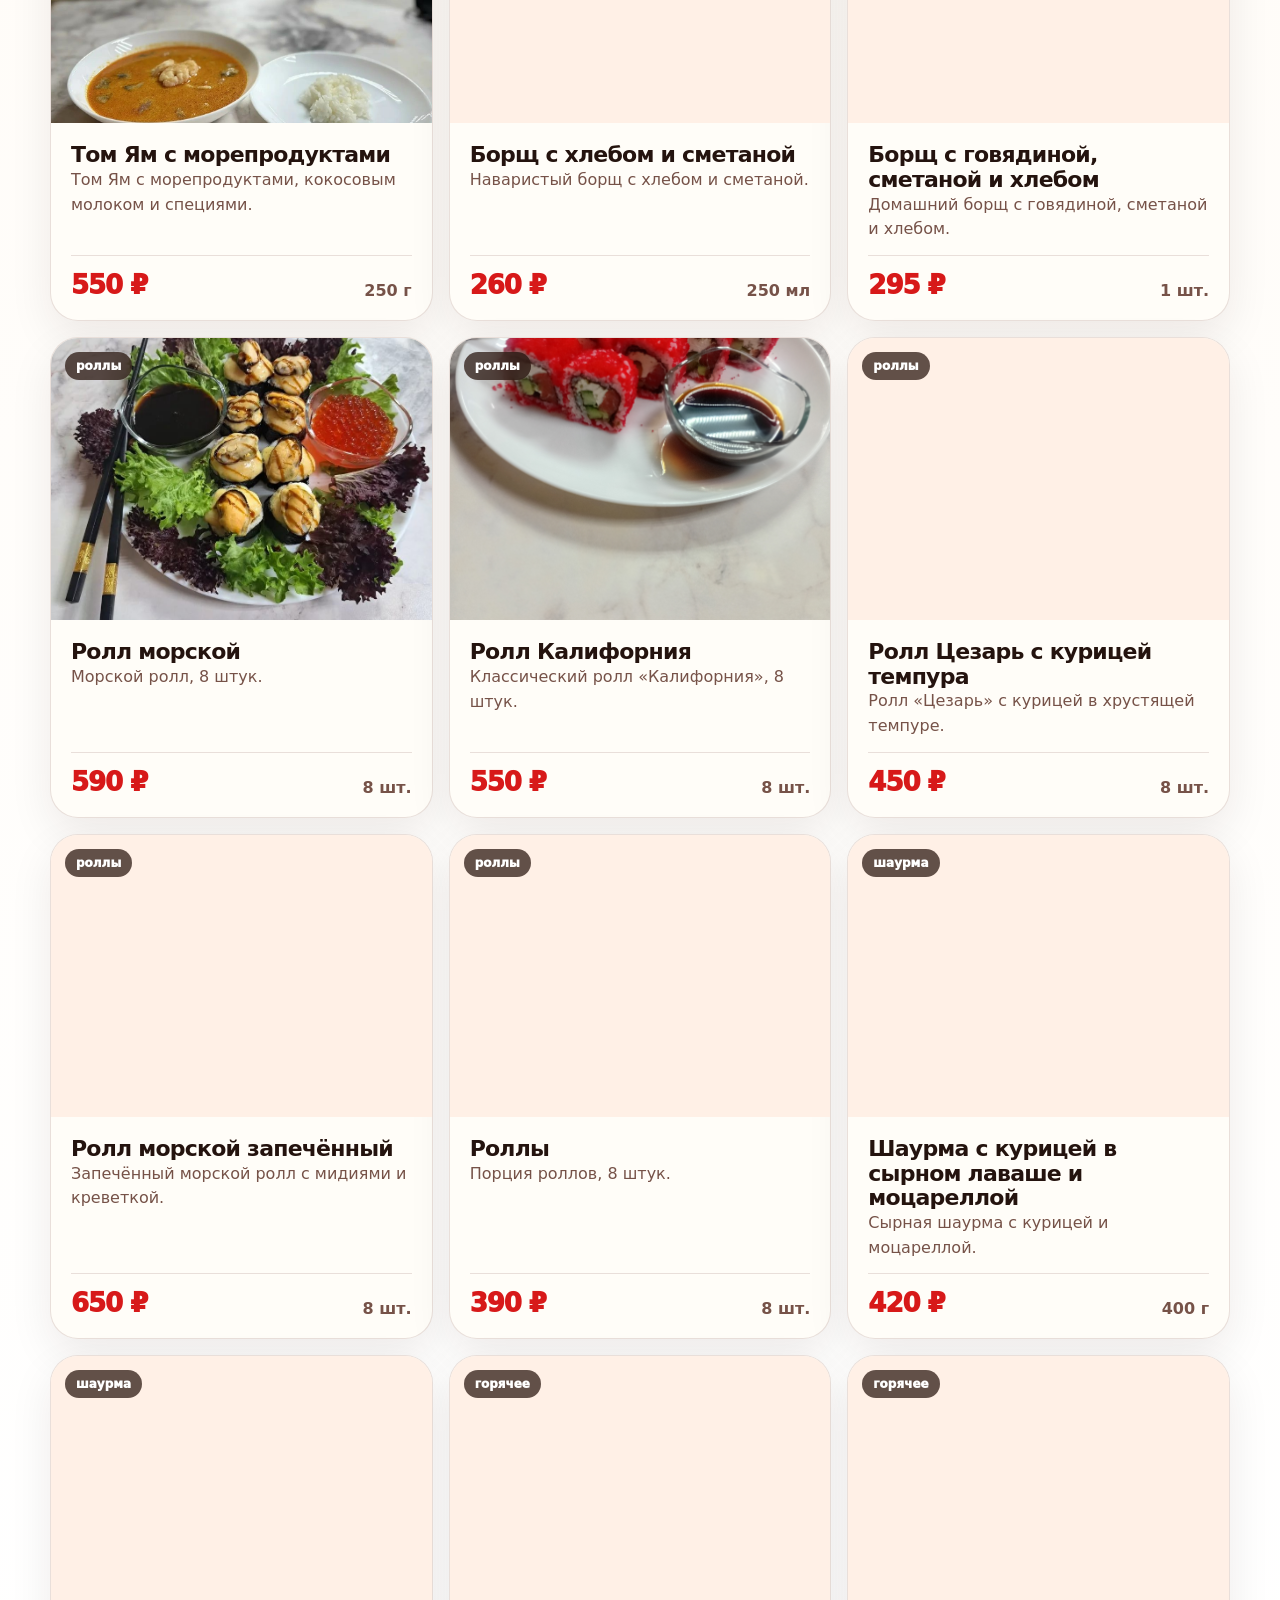
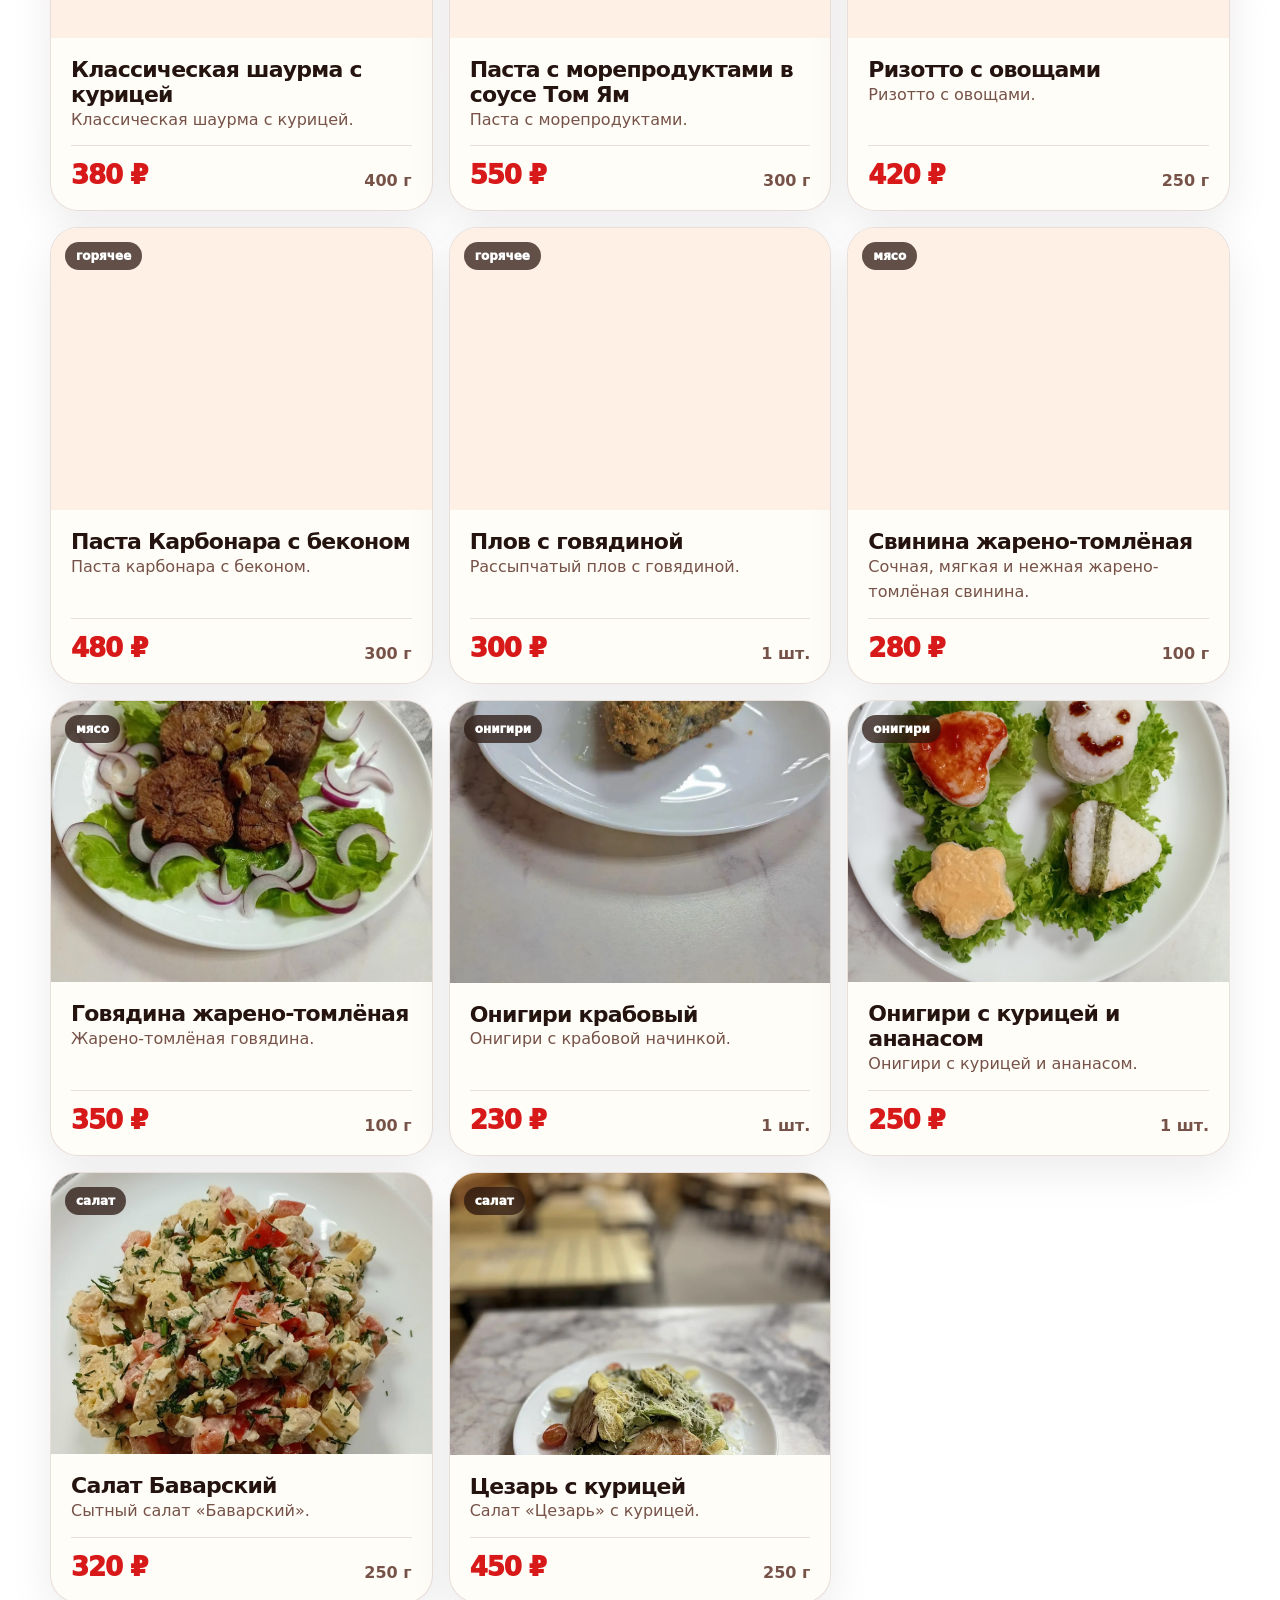
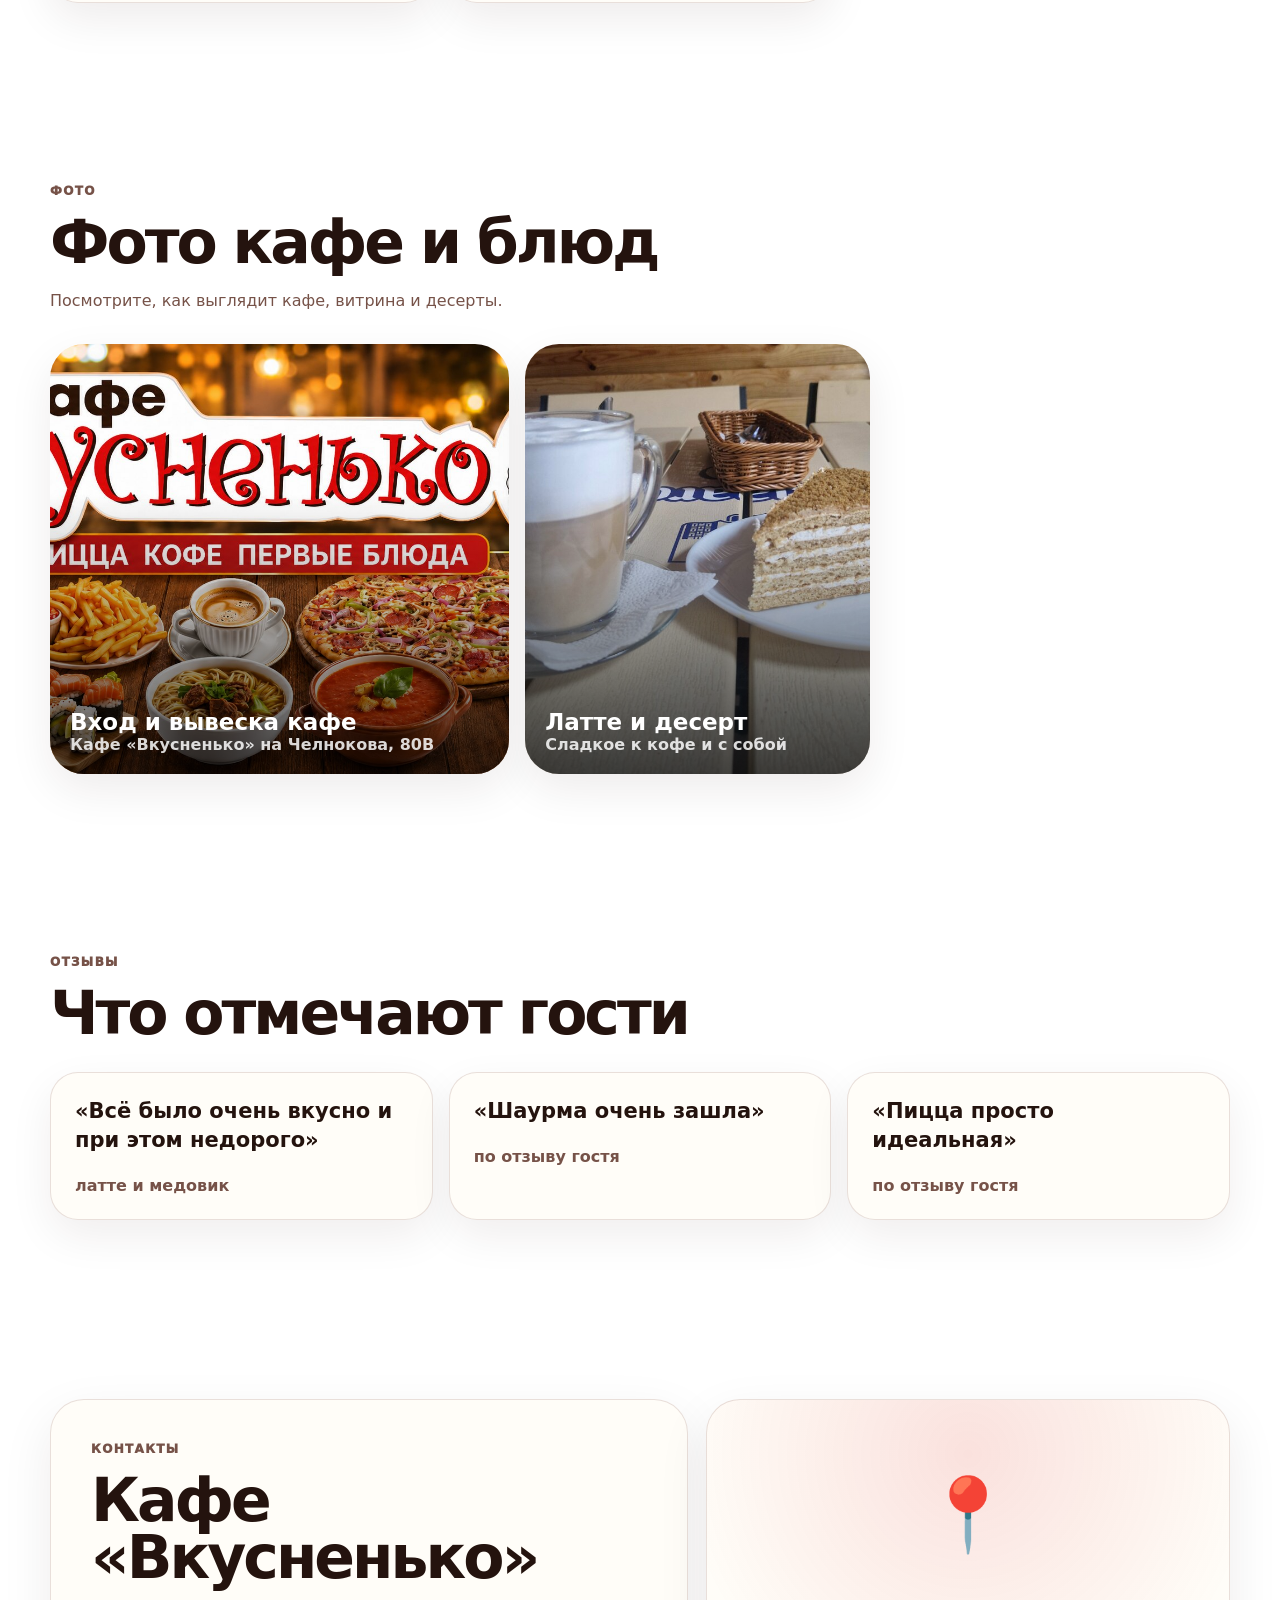
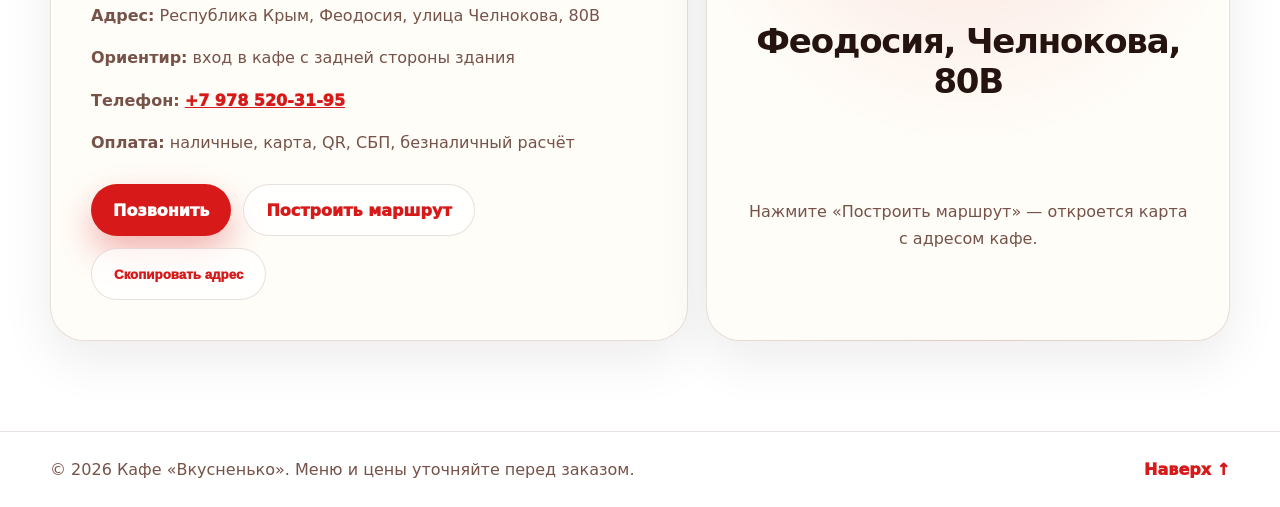
==== commit d12fca12: "Soften red site theme" ====
--- a/index.html
+++ b/index.html
@@ -12,7 +12,7 @@
   <meta property="og:image" content="assets/img/photos/cafe-exterior.jpg">
   <link rel="icon" href="assets/img/logo.svg" type="image/svg+xml">
   <link rel="manifest" href="manifest.webmanifest">
-  <link rel="stylesheet" href="assets/css/style.css?v=6">
+  <link rel="stylesheet" href="assets/css/style.css?v=7">
   <script type="application/ld+json">
   {
     "@context": "https://schema.org",
--- a/assets/css/style.css
+++ b/assets/css/style.css
@@ -1,14 +1,14 @@
 :root{
-  --bg:#fff0ea;--paper:#fffaf7;--paper2:#ffe1d7;--text:#230807;--muted:#7a3831;
-  --accent:#e10000;--accent2:#ffce1f;--dark:#4b0707;--line:rgba(180,0,0,.18);
-  --shadow:0 24px 70px rgba(145,0,0,.2);--radius:28px;--max:1180px;
+  --bg:#fff7ec;--paper:#fffdf8;--paper2:#fff0e6;--text:#24130e;--muted:#765248;
+  --accent:#d71919;--accent2:#f4aa2e;--dark:#2d100c;--line:rgba(84,30,21,.13);
+  --shadow:0 24px 70px rgba(73,31,10,.16);--radius:28px;--max:1180px;
 }
 *{box-sizing:border-box}
 html{scroll-behavior:smooth}
 body{
   margin:0;font-family:Inter,system-ui,-apple-system,BlinkMacSystemFont,"Segoe UI",Arial,sans-serif;color:var(--text);
-  background:radial-gradient(circle at 8% 0%,rgba(255,206,31,.38),transparent 31rem),
-  radial-gradient(circle at 92% 10%,rgba(225,0,0,.22),transparent 34rem),linear-gradient(180deg,var(--bg),#fff 58%);
+  background:radial-gradient(circle at 8% 0%,rgba(244,170,46,.28),transparent 31rem),
+  radial-gradient(circle at 92% 10%,rgba(215,25,25,.12),transparent 34rem),linear-gradient(180deg,var(--bg),#fff 58%);
 }
 body.is-lock{overflow:hidden}
 a{color:inherit}img{max-width:100%;display:block}
@@ -17,15 +17,15 @@
 .container{width:min(var(--max),calc(100% - 36px));margin-inline:auto}
 .topbar{
   position:sticky;top:0;z-index:50;border-bottom:1px solid var(--line);
-  background:rgba(255,240,234,.92);backdrop-filter:blur(18px)
+  background:rgba(255,247,236,.9);backdrop-filter:blur(18px)
 }
 .topbar__inner{min-height:74px;display:flex;align-items:center;justify-content:space-between;gap:18px}
 .brand{display:flex;align-items:center;gap:12px;text-decoration:none;min-width:220px}
-.brand__mark{width:46px;height:46px;border-radius:17px;display:grid;place-items:center;color:#fff;background:linear-gradient(135deg,#e10000,#ff3b16);font-weight:950;font-size:25px;box-shadow:0 12px 28px rgba(225,0,0,.34)}
+.brand__mark{width:46px;height:46px;border-radius:17px;display:grid;place-items:center;color:#fff;background:linear-gradient(135deg,var(--accent),#f05b28);font-weight:950;font-size:25px;box-shadow:0 12px 28px rgba(215,25,25,.28)}
 .brand strong,.brand small{display:block}.brand small{font-size:12px;color:var(--muted);font-weight:700}
 .nav{display:flex;align-items:center;gap:18px}
 .nav a{color:var(--muted);font-weight:850;text-decoration:none}.nav a:hover{color:var(--accent)}
-.phone{display:inline-flex;align-items:center;min-height:44px;padding:10px 16px;border-radius:999px;background:var(--accent);color:#fff;text-decoration:none;font-weight:950;box-shadow:0 12px 26px rgba(225,0,0,.32)}
+.phone{display:inline-flex;align-items:center;min-height:44px;padding:10px 16px;border-radius:999px;background:var(--accent);color:#fff;text-decoration:none;font-weight:950;box-shadow:0 12px 26px rgba(215,25,25,.28)}
 .menu-toggle{display:none;border:0;background:var(--paper);border:1px solid var(--line);border-radius:14px;padding:10px;font-weight:900}
 .hero{padding:clamp(46px,7vw,96px) 0 52px}
 .hero__grid{display:grid;grid-template-columns:minmax(0,1.08fr) minmax(330px,.92fr);gap:clamp(28px,5vw,70px);align-items:center}
@@ -38,7 +38,7 @@
 .actions{display:flex;flex-wrap:wrap;gap:12px;margin-top:28px}
 .btn{display:inline-flex;align-items:center;justify-content:center;min-height:52px;padding:14px 22px;border-radius:999px;text-decoration:none;font-weight:950;transition:transform .2s ease,box-shadow .2s ease}
 .btn:hover{transform:translateY(-2px)}
-.btn--primary{background:var(--accent);color:#fff;box-shadow:0 16px 34px rgba(225,0,0,.36)}
+.btn--primary{background:var(--accent);color:#fff;box-shadow:0 16px 34px rgba(215,25,25,.32)}
 .btn--light{background:rgba(255,255,255,.74);border:1px solid var(--line)}
 .btn--dark{background:rgba(255,255,255,.12);border:1px solid rgba(255,255,255,.18);color:#fff}
 .facts{display:flex;flex-wrap:wrap;gap:10px;margin-top:26px}
@@ -49,7 +49,7 @@
 .hero-photo__card strong{display:block;font-size:22px}.hero-photo__card span{display:block;color:var(--muted);margin-top:4px}
 .section{padding:clamp(54px,7vw,92px) 0}
 .section__head{max-width:780px;margin-bottom:30px}.section__head p,.muted{color:var(--muted);line-height:1.65}
-.strip{background:linear-gradient(135deg,#320303,var(--dark) 48%,#950000);color:#fff}
+.strip{background:linear-gradient(135deg,#2a0d09,var(--dark) 58%,#5b1612);color:#fff}
 .strip .eyebrow{color:var(--accent2)}.strip p{color:rgba(255,255,255,.76)}
 .strip-grid{display:grid;grid-template-columns:.95fr 1.05fr;gap:28px;align-items:center}
 .service-grid{display:grid;grid-template-columns:repeat(3,1fr);gap:14px}
@@ -80,9 +80,9 @@
 .contacts{display:grid;grid-template-columns:1fr .82fr;gap:18px}
 .contact-card,.map-card{padding:clamp(24px,4vw,40px);border:1px solid var(--line);border-radius:34px;background:var(--paper);box-shadow:0 18px 52px rgba(36,19,14,.08)}
 .contact-card p{color:var(--muted);line-height:1.65}.contact-card a{color:var(--accent);font-weight:950}.contact-card .btn--primary{color:#fff}.contact-card .btn--light{color:var(--accent)}
-.map-card{display:grid;place-items:center;text-align:center;background:radial-gradient(circle at 50% 10%,rgba(225,0,0,.18),transparent 18rem),var(--paper)}.pin{font-size:72px}
+.map-card{display:grid;place-items:center;text-align:center;background:radial-gradient(circle at 50% 10%,rgba(215,25,25,.12),transparent 18rem),var(--paper)}.pin{font-size:72px}
 .footer{border-top:1px solid var(--line);padding:28px 0;color:var(--muted)}.footer__inner{display:flex;justify-content:space-between;gap:18px}.footer p{margin:0}.footer a{color:var(--accent);font-weight:950;text-decoration:none}
-.floating-call{position:fixed;right:18px;bottom:18px;z-index:40;display:none;place-items:center;width:62px;height:62px;border-radius:22px;background:var(--accent);color:#fff;text-decoration:none;font-size:26px;box-shadow:0 16px 38px rgba(225,0,0,.38)}
+.floating-call{position:fixed;right:18px;bottom:18px;z-index:40;display:none;place-items:center;width:62px;height:62px;border-radius:22px;background:var(--accent);color:#fff;text-decoration:none;font-size:26px;box-shadow:0 16px 38px rgba(215,25,25,.34)}
 .toast{display:none;position:fixed;left:50%;bottom:20px;transform:translateX(-50%);z-index:80;background:var(--dark);color:#fff;padding:12px 16px;border-radius:14px;box-shadow:var(--shadow);font-weight:850}
 .toast.show{display:block}
 @media(max-width:980px){
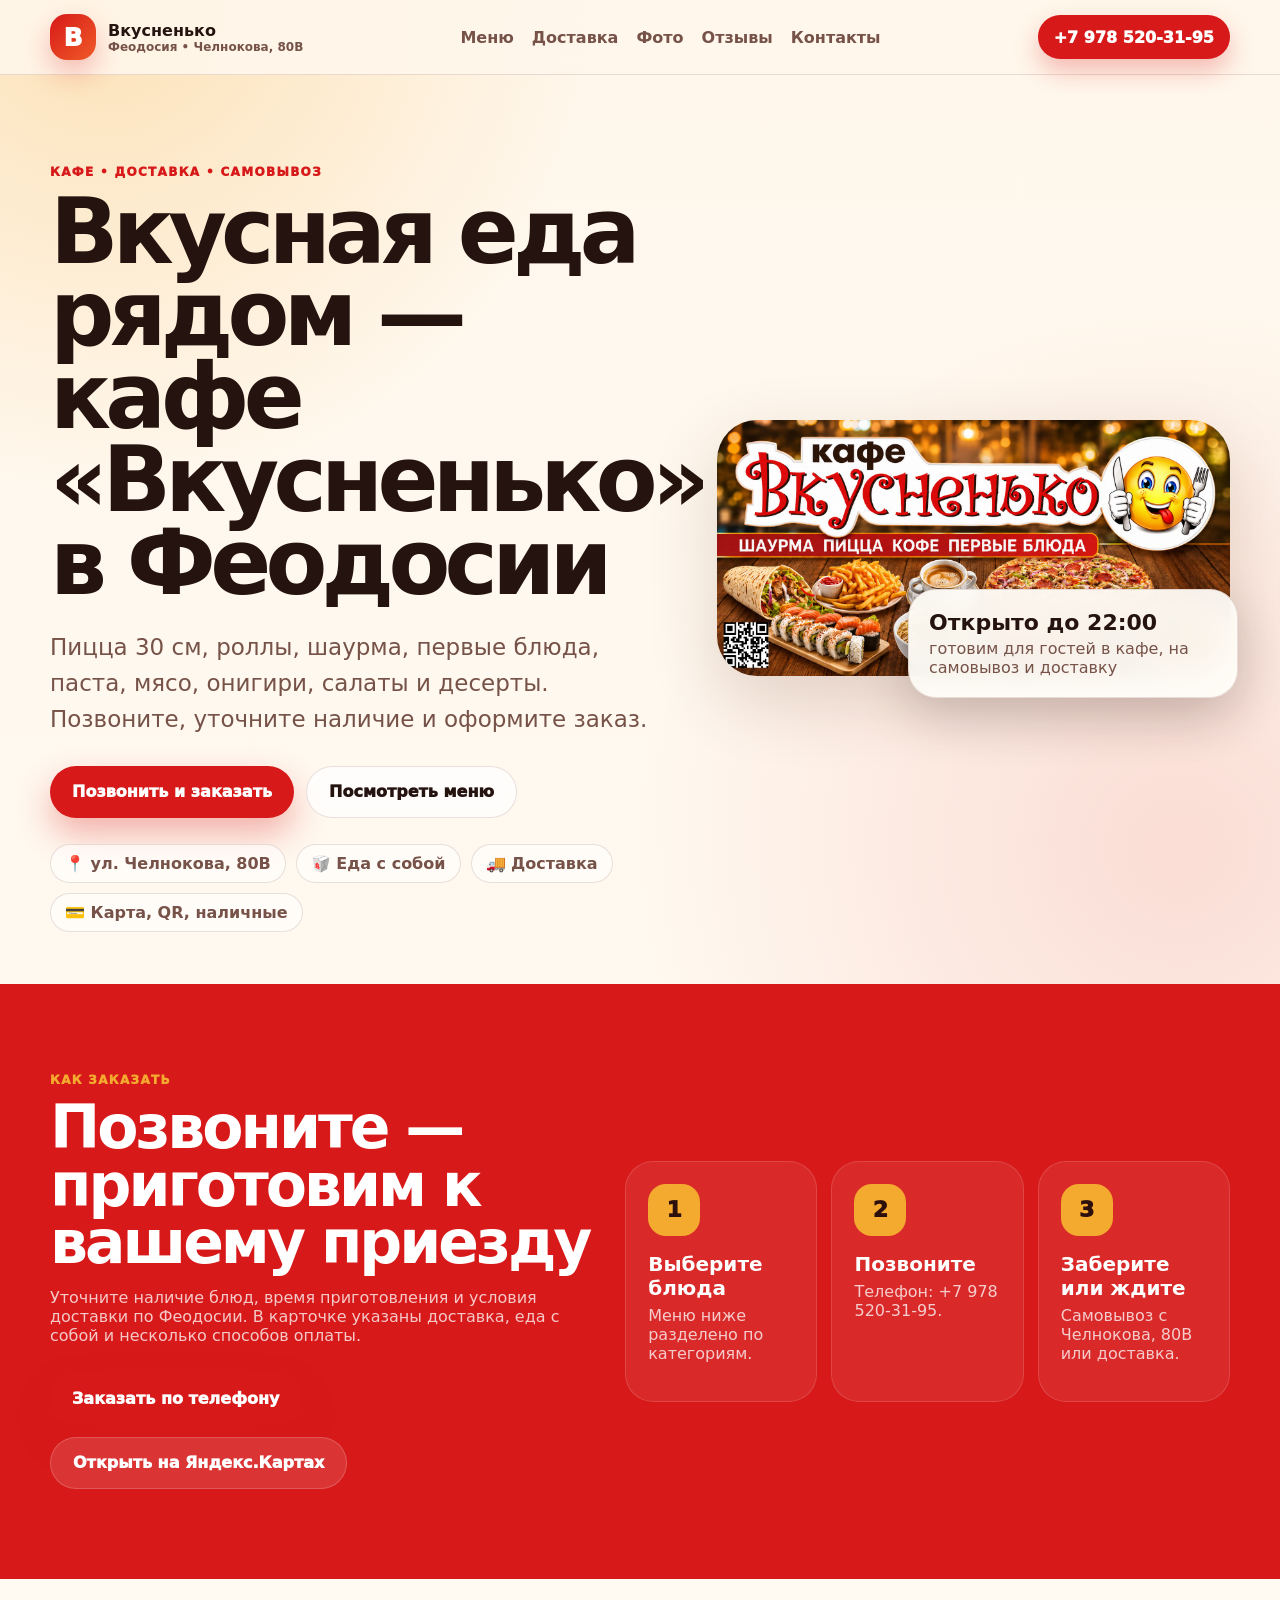
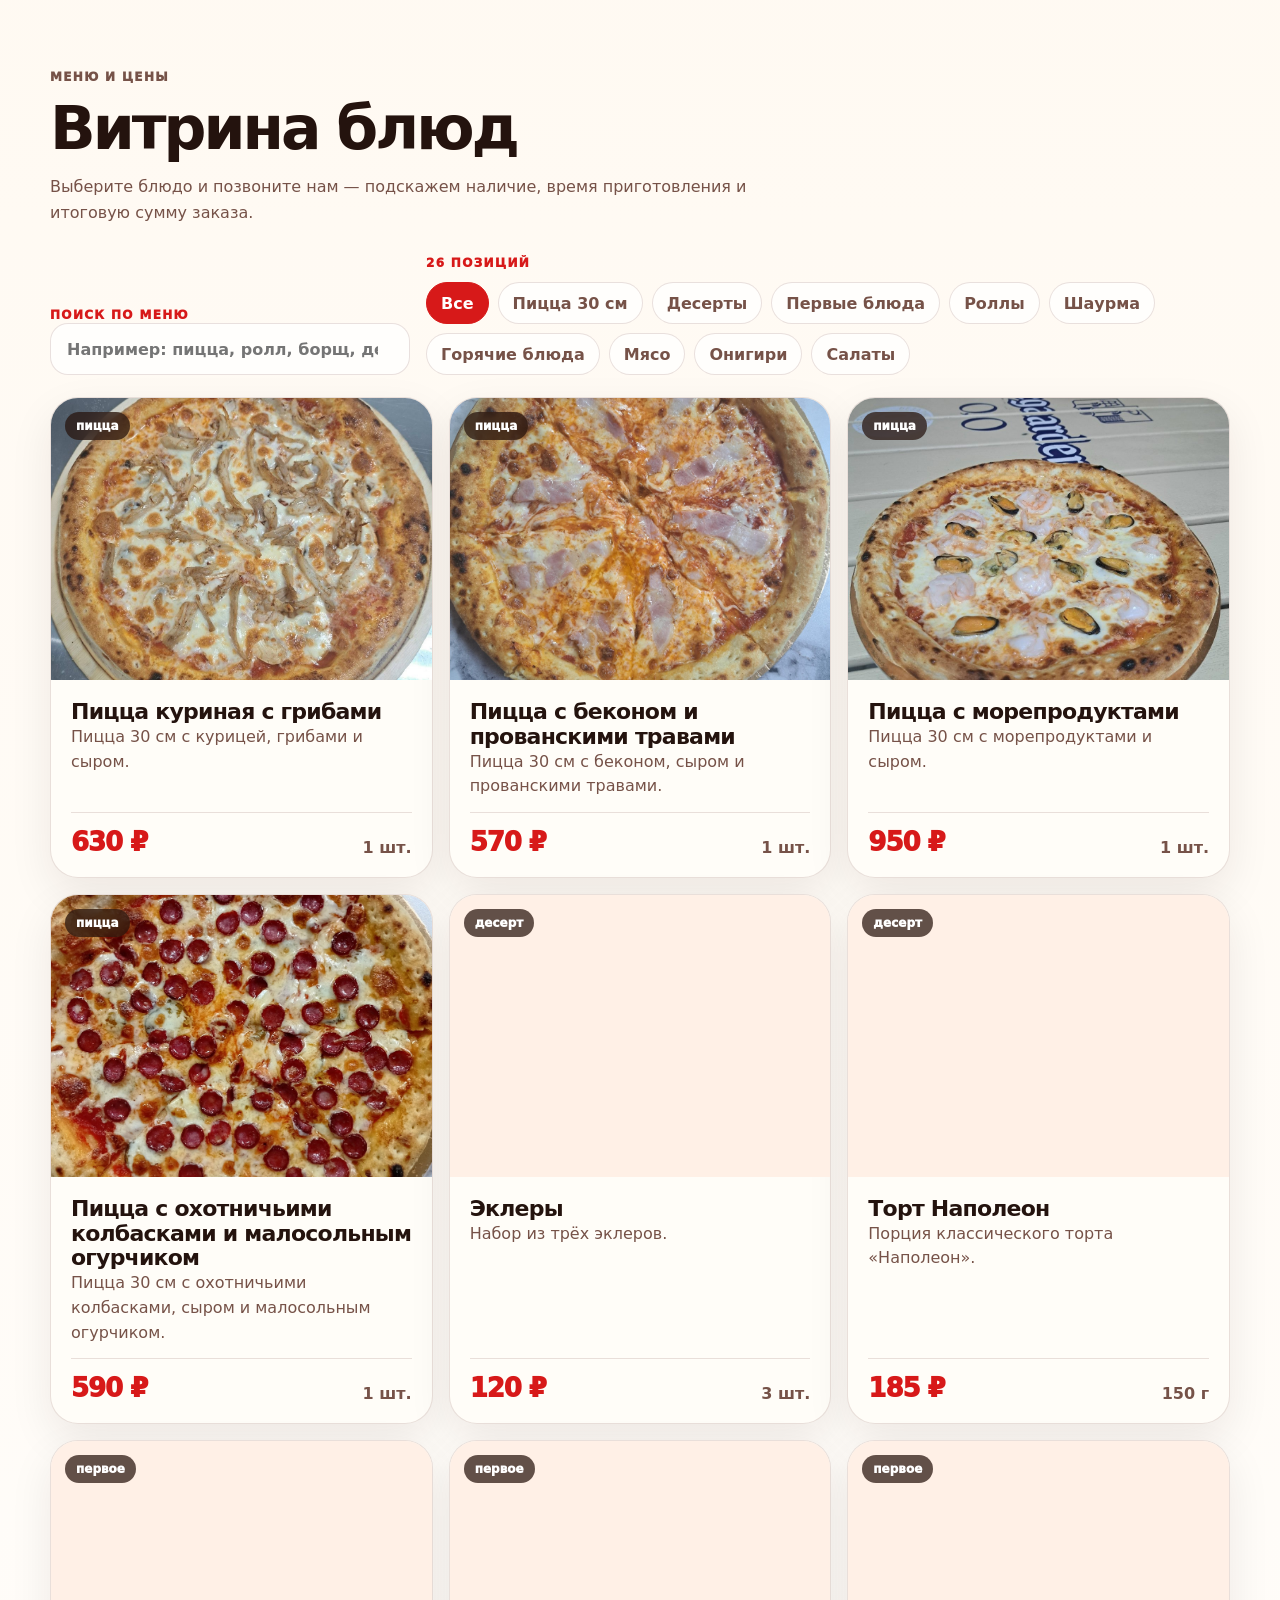
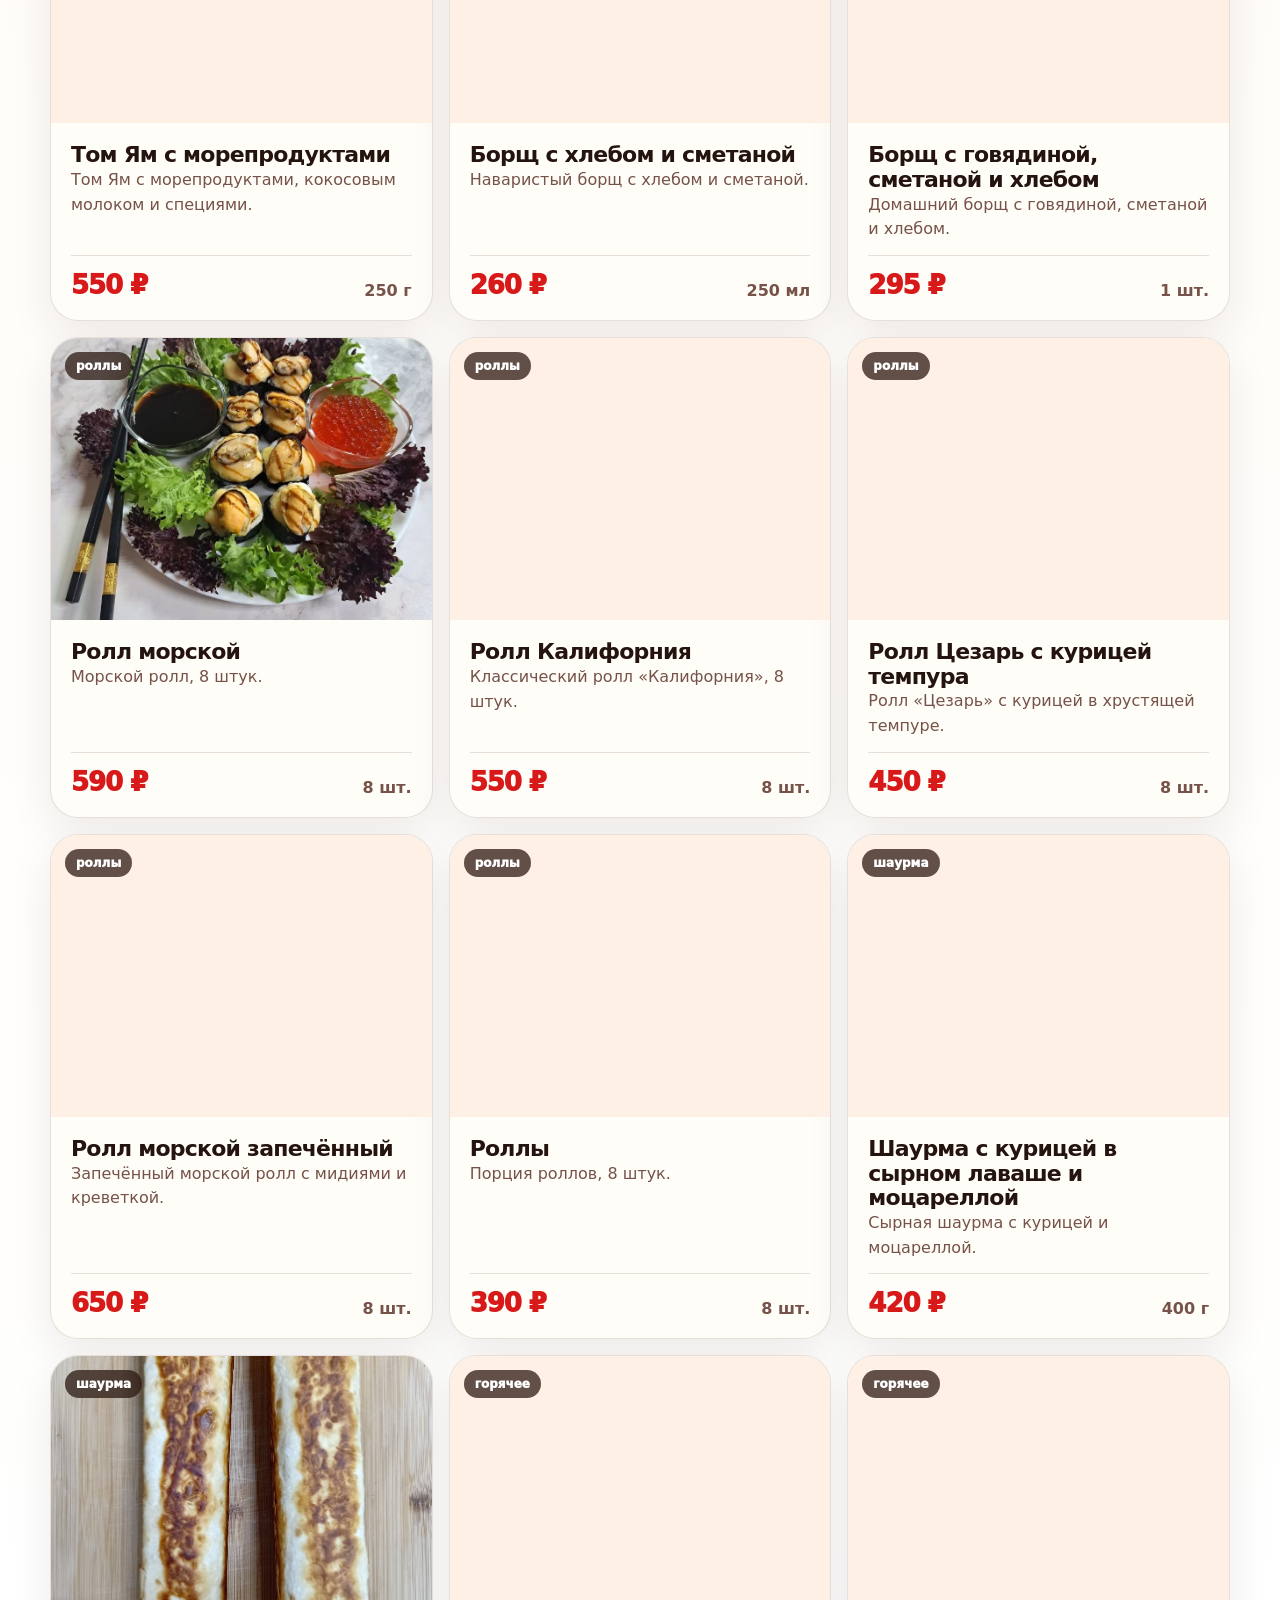
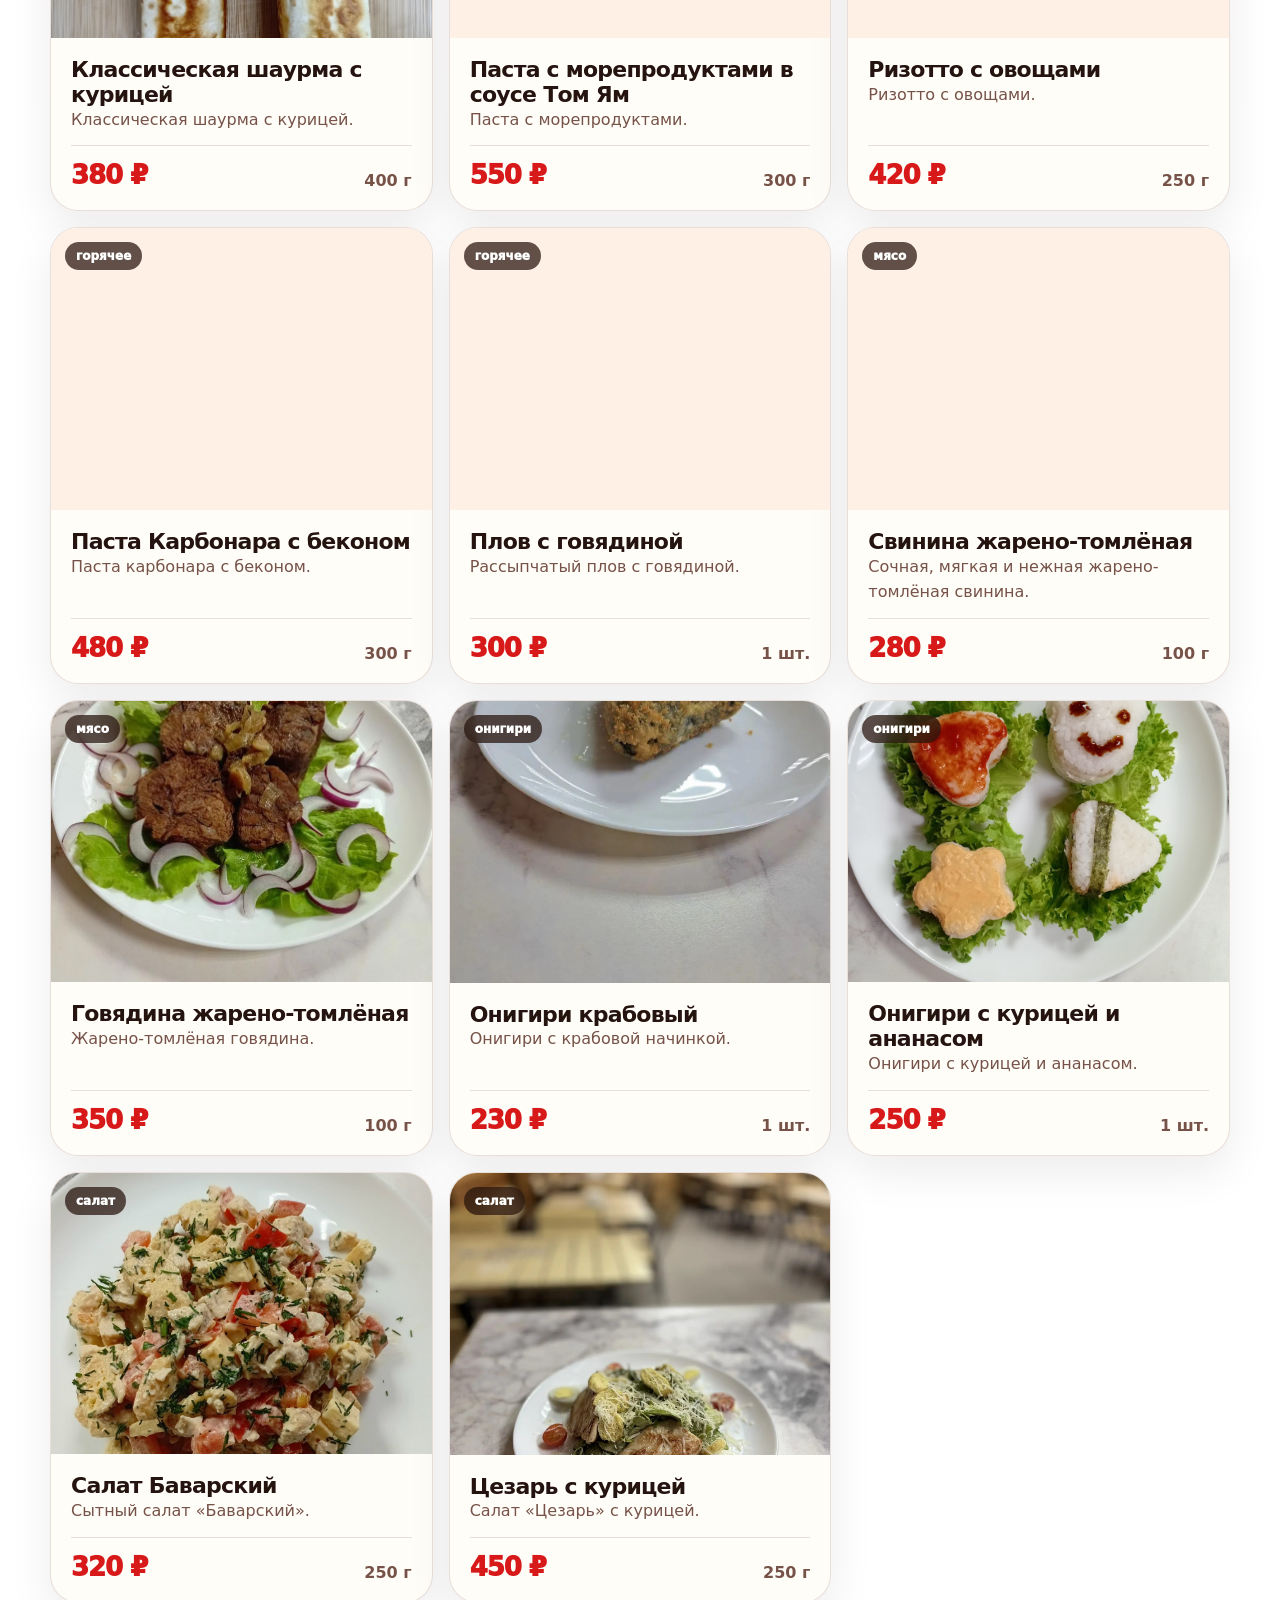
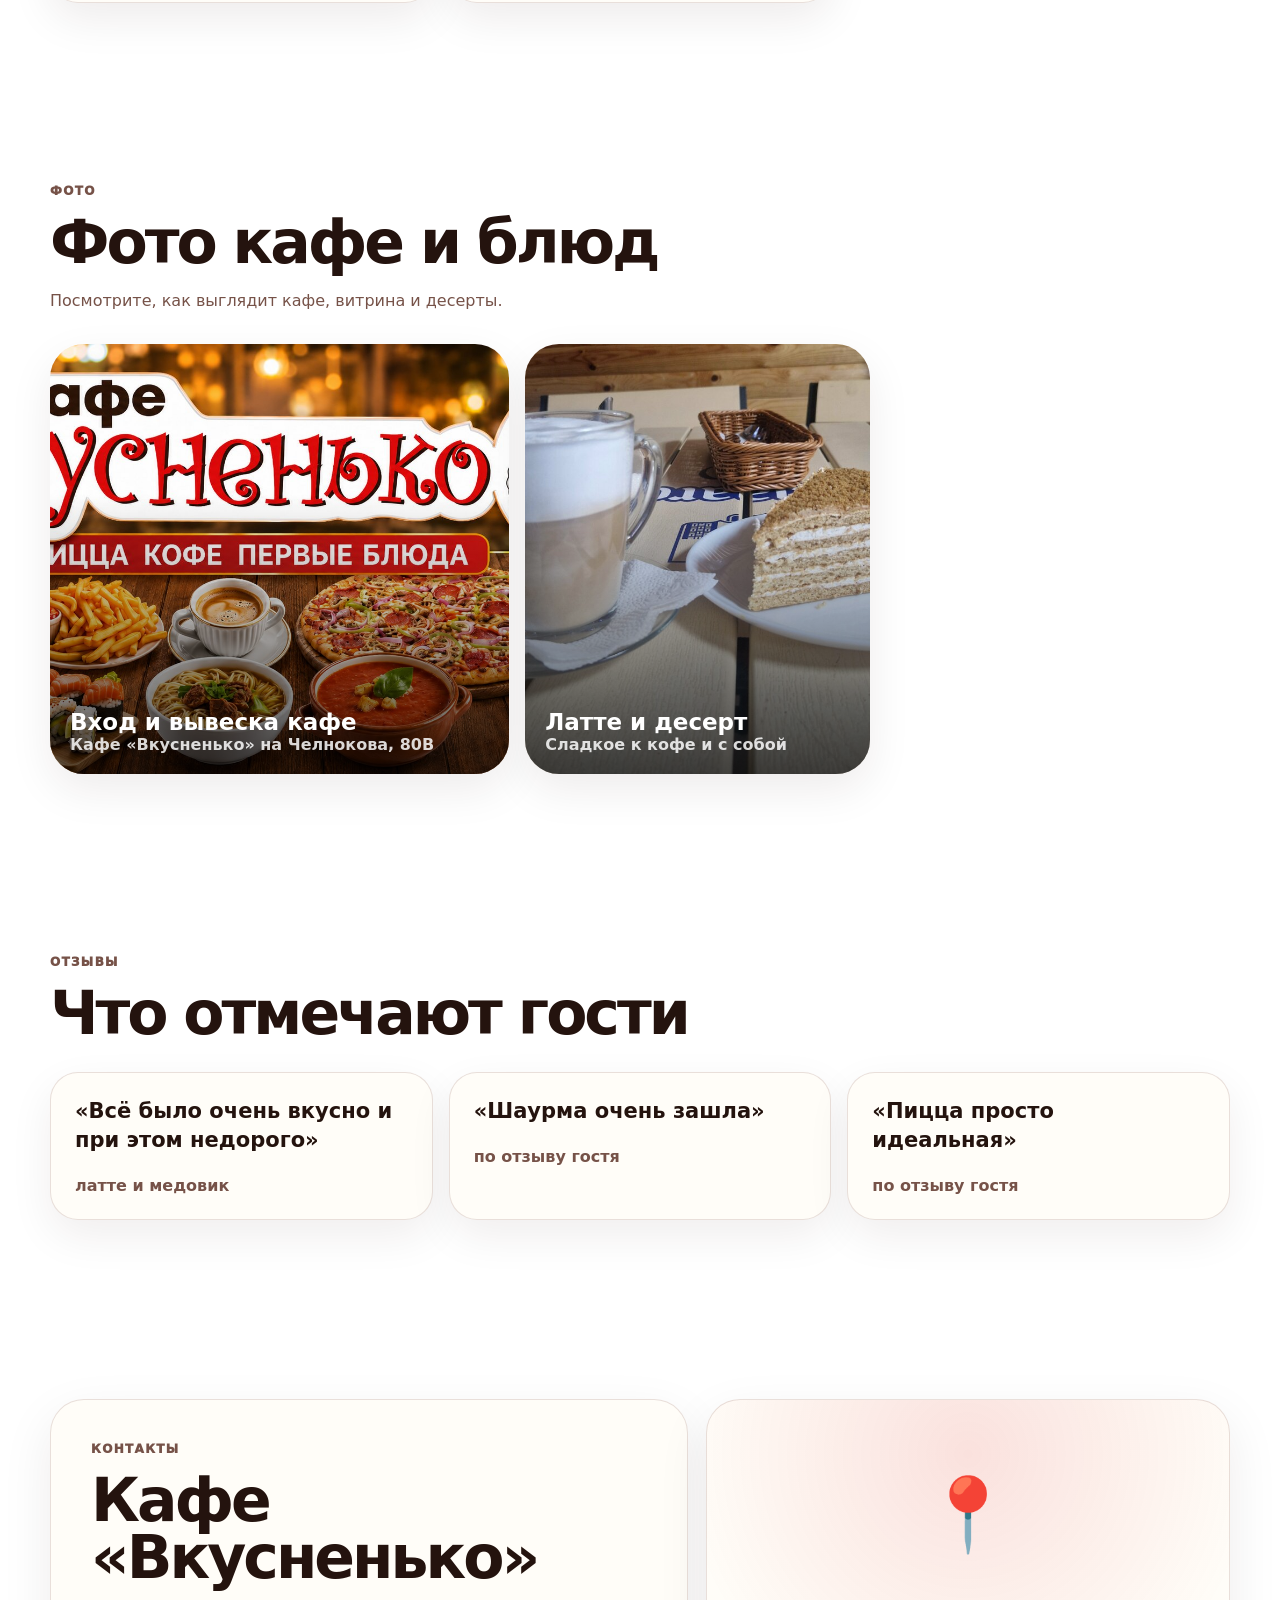
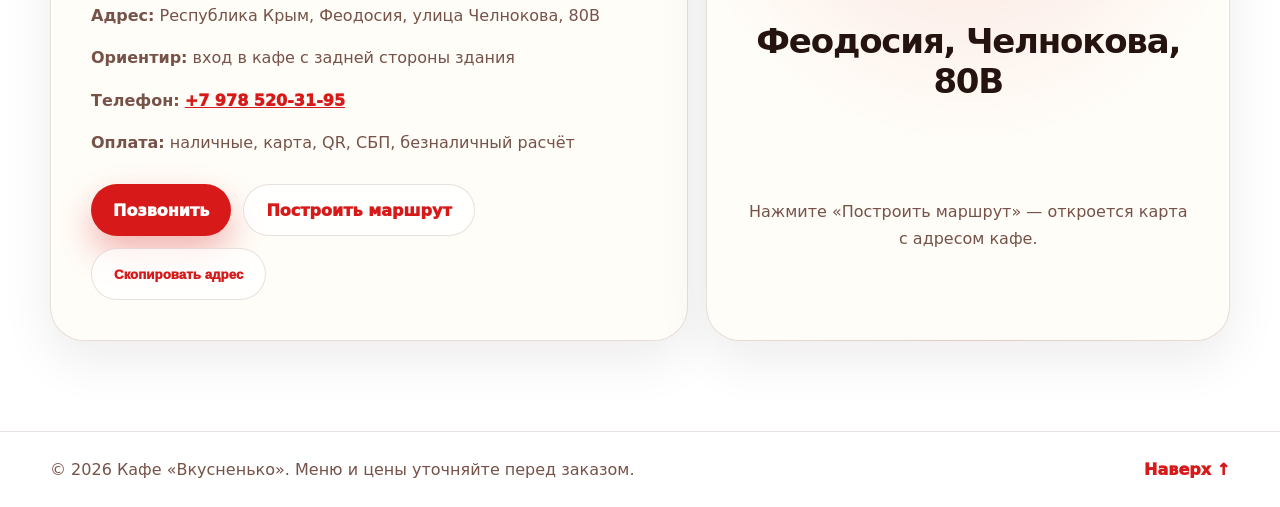
==== commit 078c4384: "Make order section solid red" ====
--- a/index.html
+++ b/index.html
@@ -12,7 +12,7 @@
   <meta property="og:image" content="assets/img/photos/cafe-exterior.jpg">
   <link rel="icon" href="assets/img/logo.svg" type="image/svg+xml">
   <link rel="manifest" href="manifest.webmanifest">
-  <link rel="stylesheet" href="assets/css/style.css?v=7">
+  <link rel="stylesheet" href="assets/css/style.css?v=8">
   <script type="application/ld+json">
   {
     "@context": "https://schema.org",
--- a/assets/css/style.css
+++ b/assets/css/style.css
@@ -49,7 +49,7 @@
 .hero-photo__card strong{display:block;font-size:22px}.hero-photo__card span{display:block;color:var(--muted);margin-top:4px}
 .section{padding:clamp(54px,7vw,92px) 0}
 .section__head{max-width:780px;margin-bottom:30px}.section__head p,.muted{color:var(--muted);line-height:1.65}
-.strip{background:linear-gradient(135deg,#2a0d09,var(--dark) 58%,#5b1612);color:#fff}
+.strip{background:#d71919;color:#fff}
 .strip .eyebrow{color:var(--accent2)}.strip p{color:rgba(255,255,255,.76)}
 .strip-grid{display:grid;grid-template-columns:.95fr 1.05fr;gap:28px;align-items:center}
 .service-grid{display:grid;grid-template-columns:repeat(3,1fr);gap:14px}
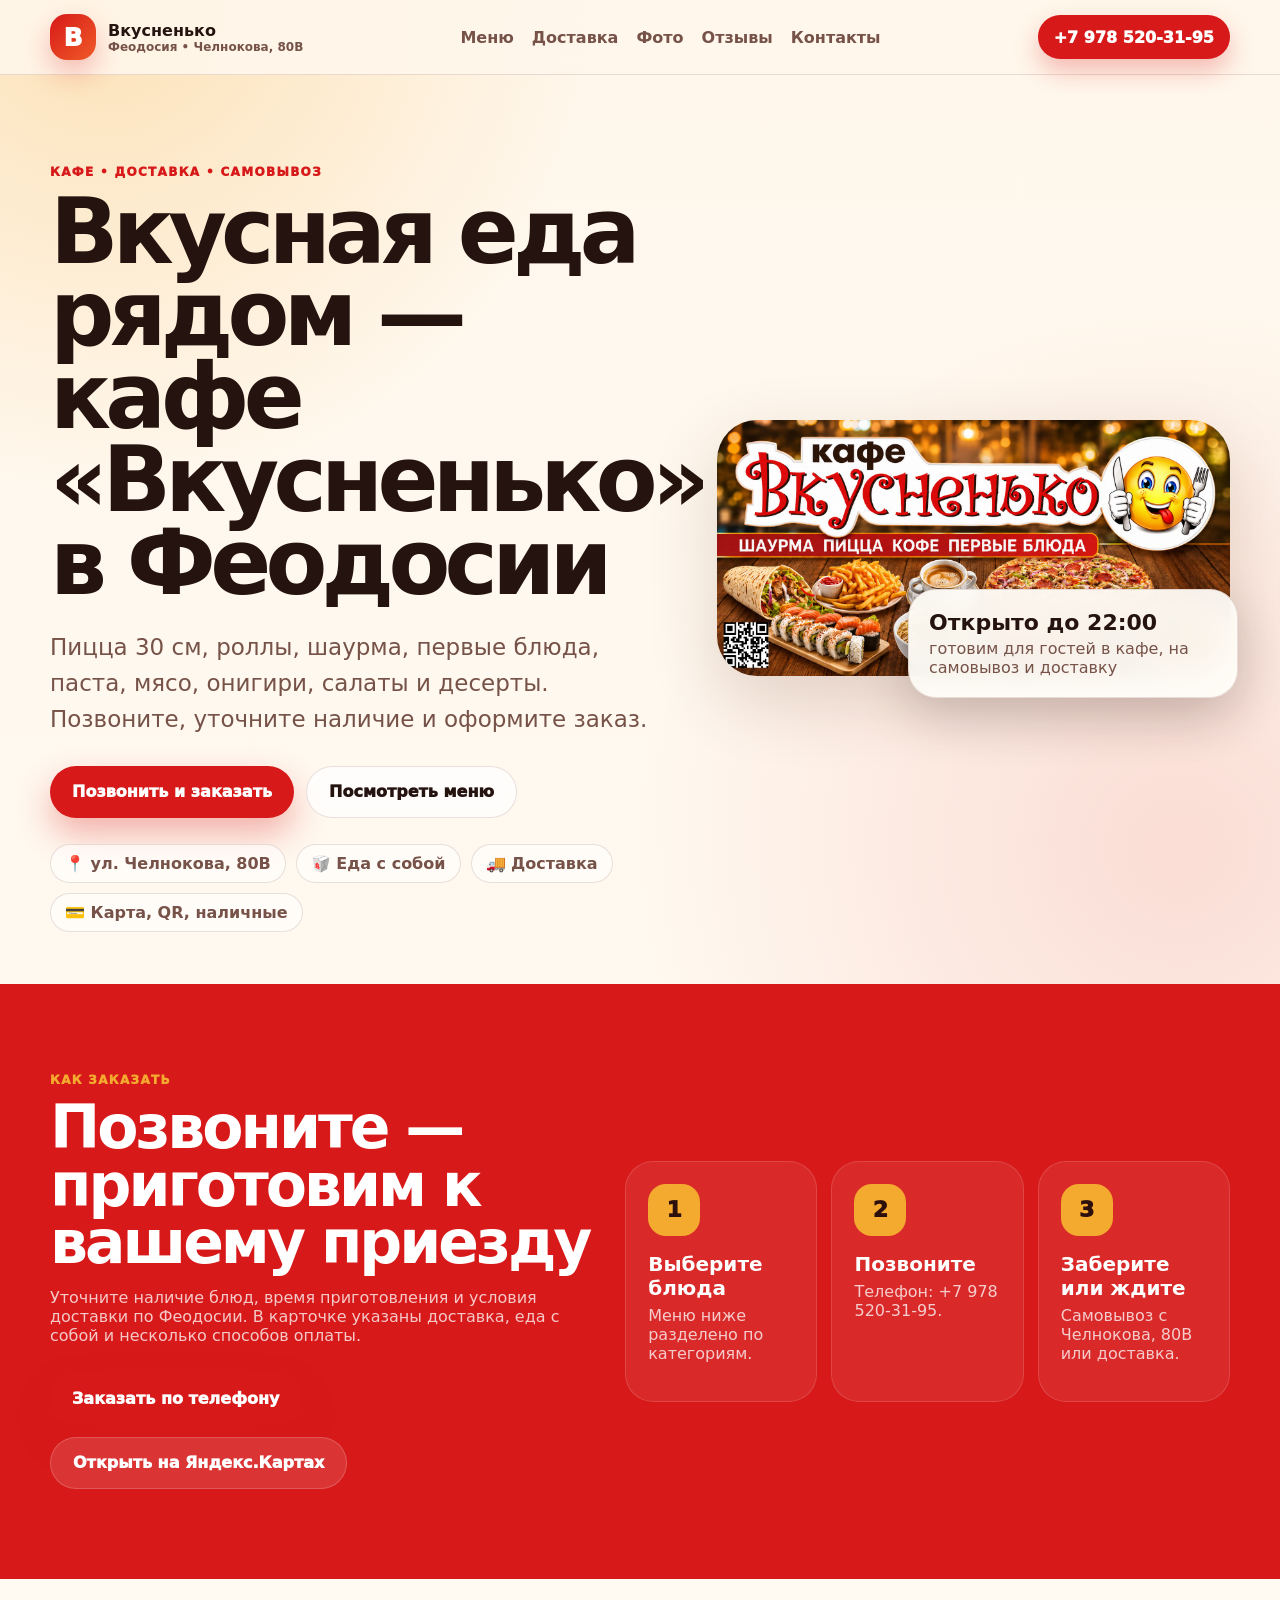
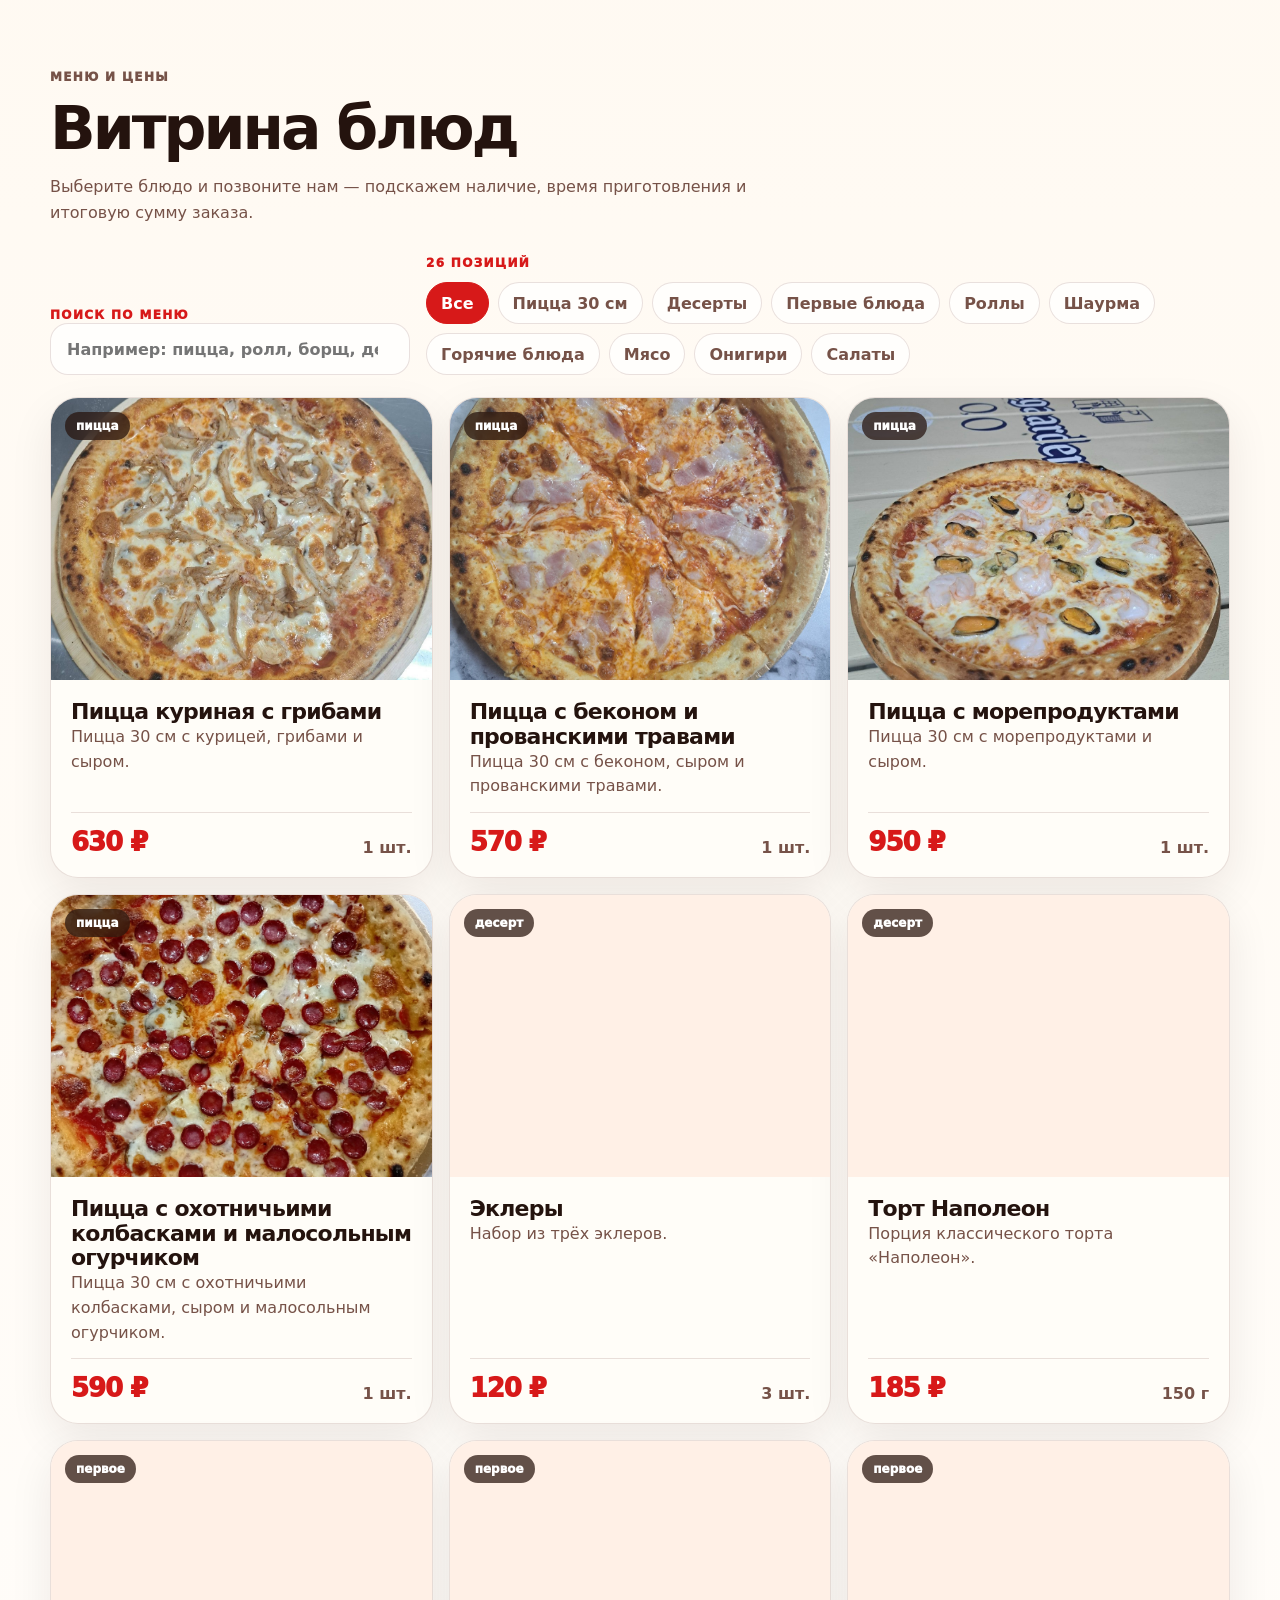
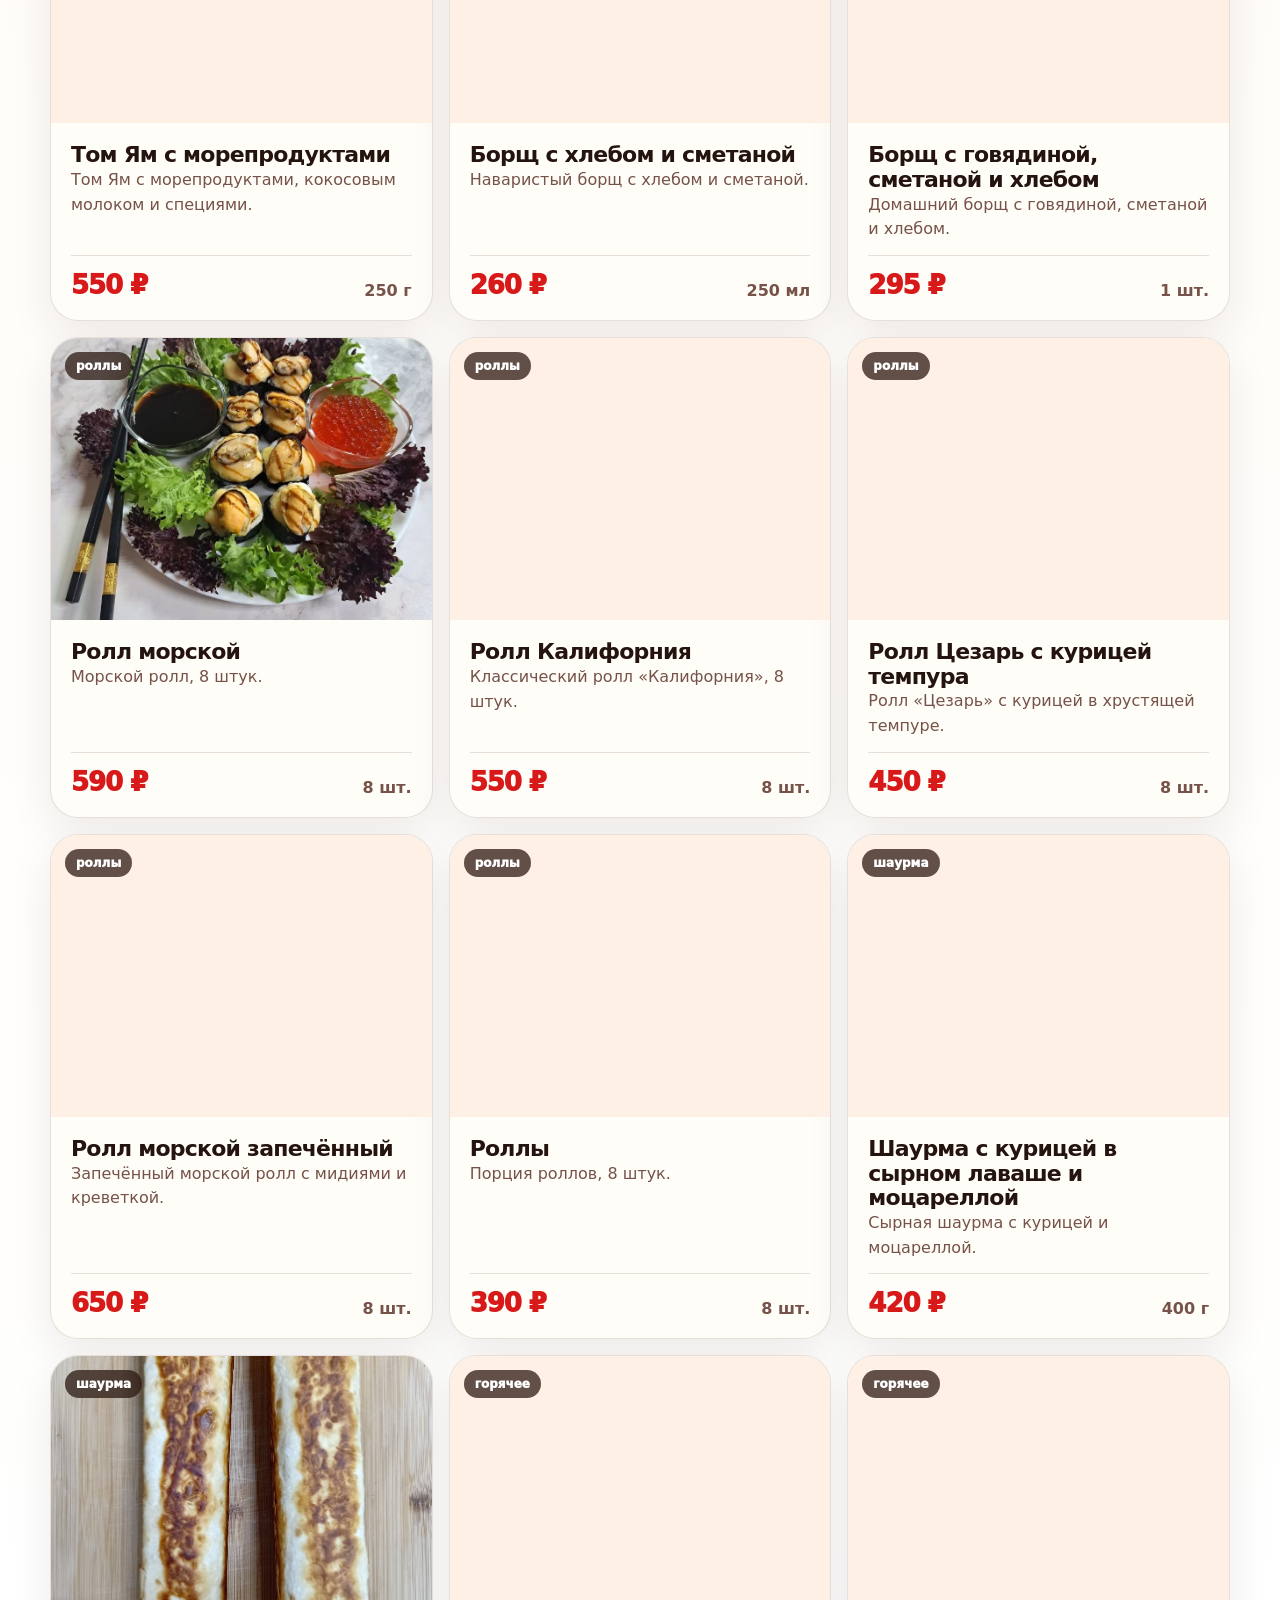
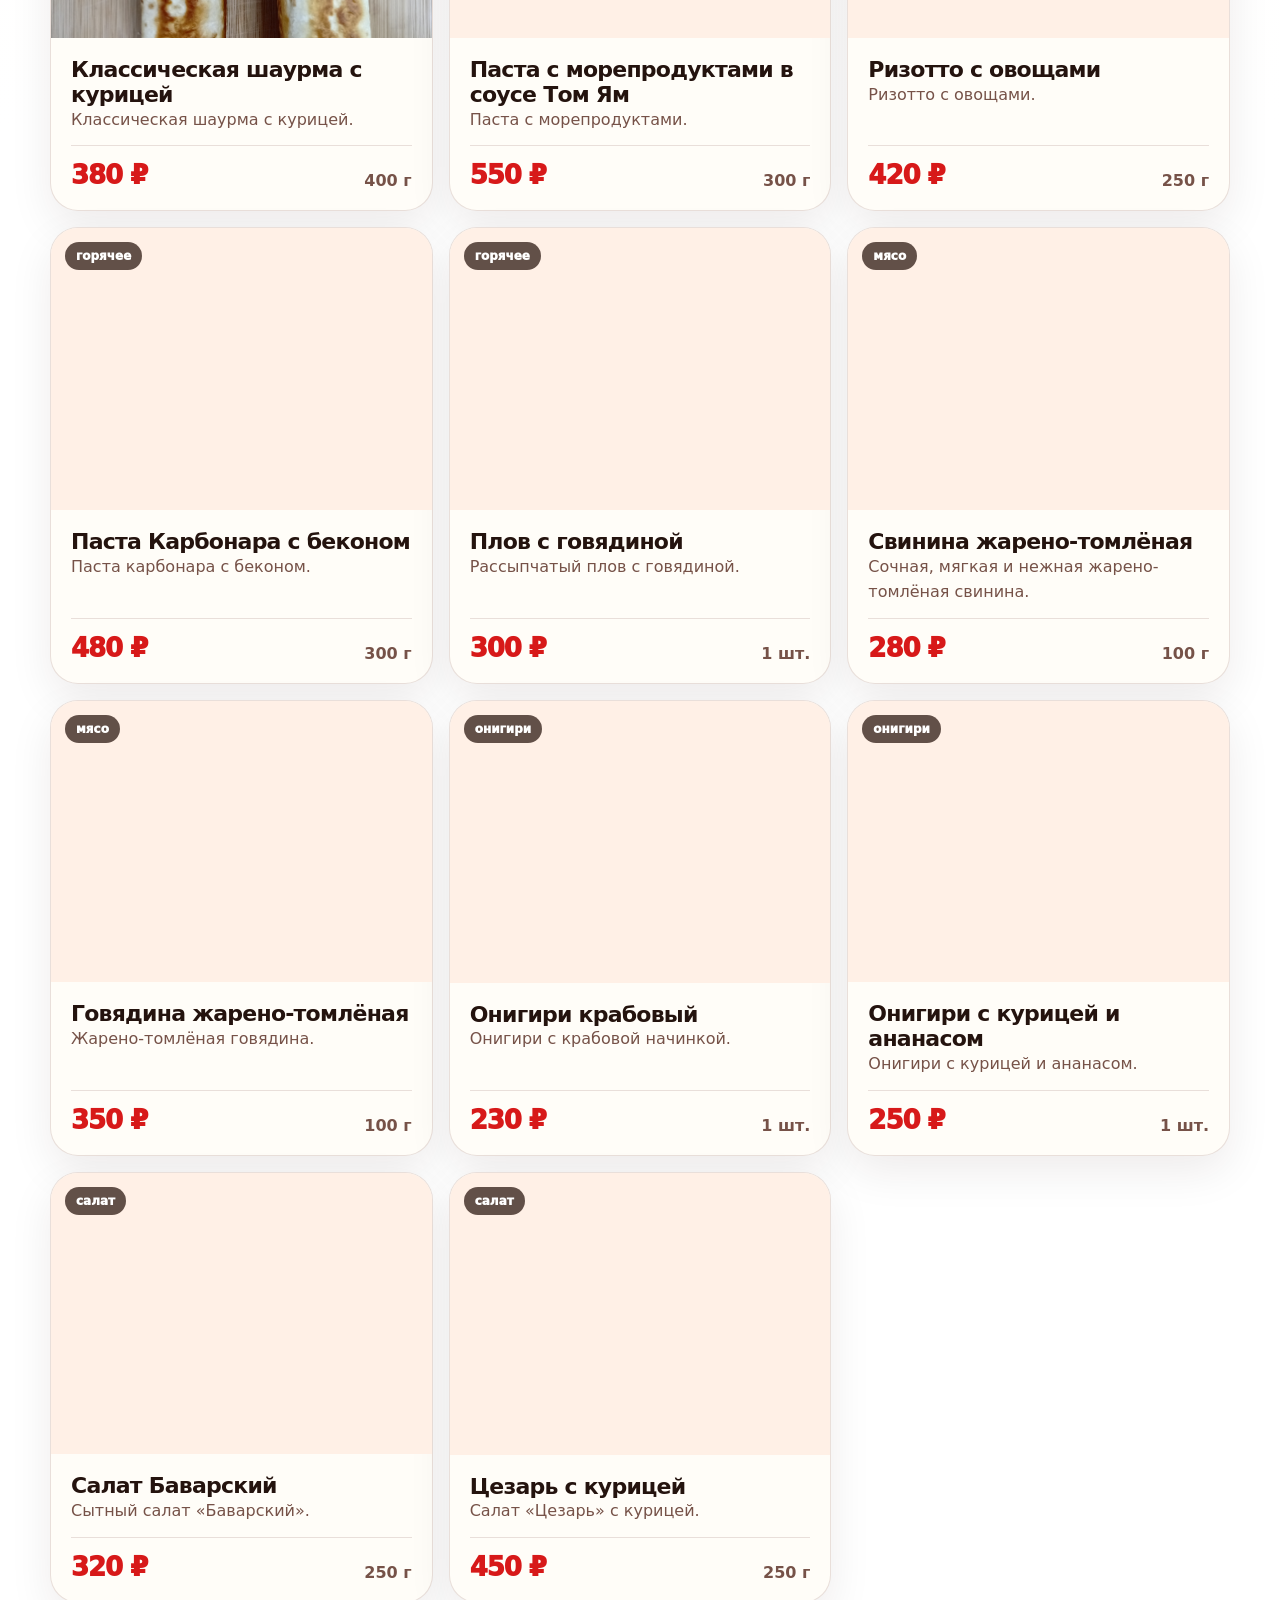
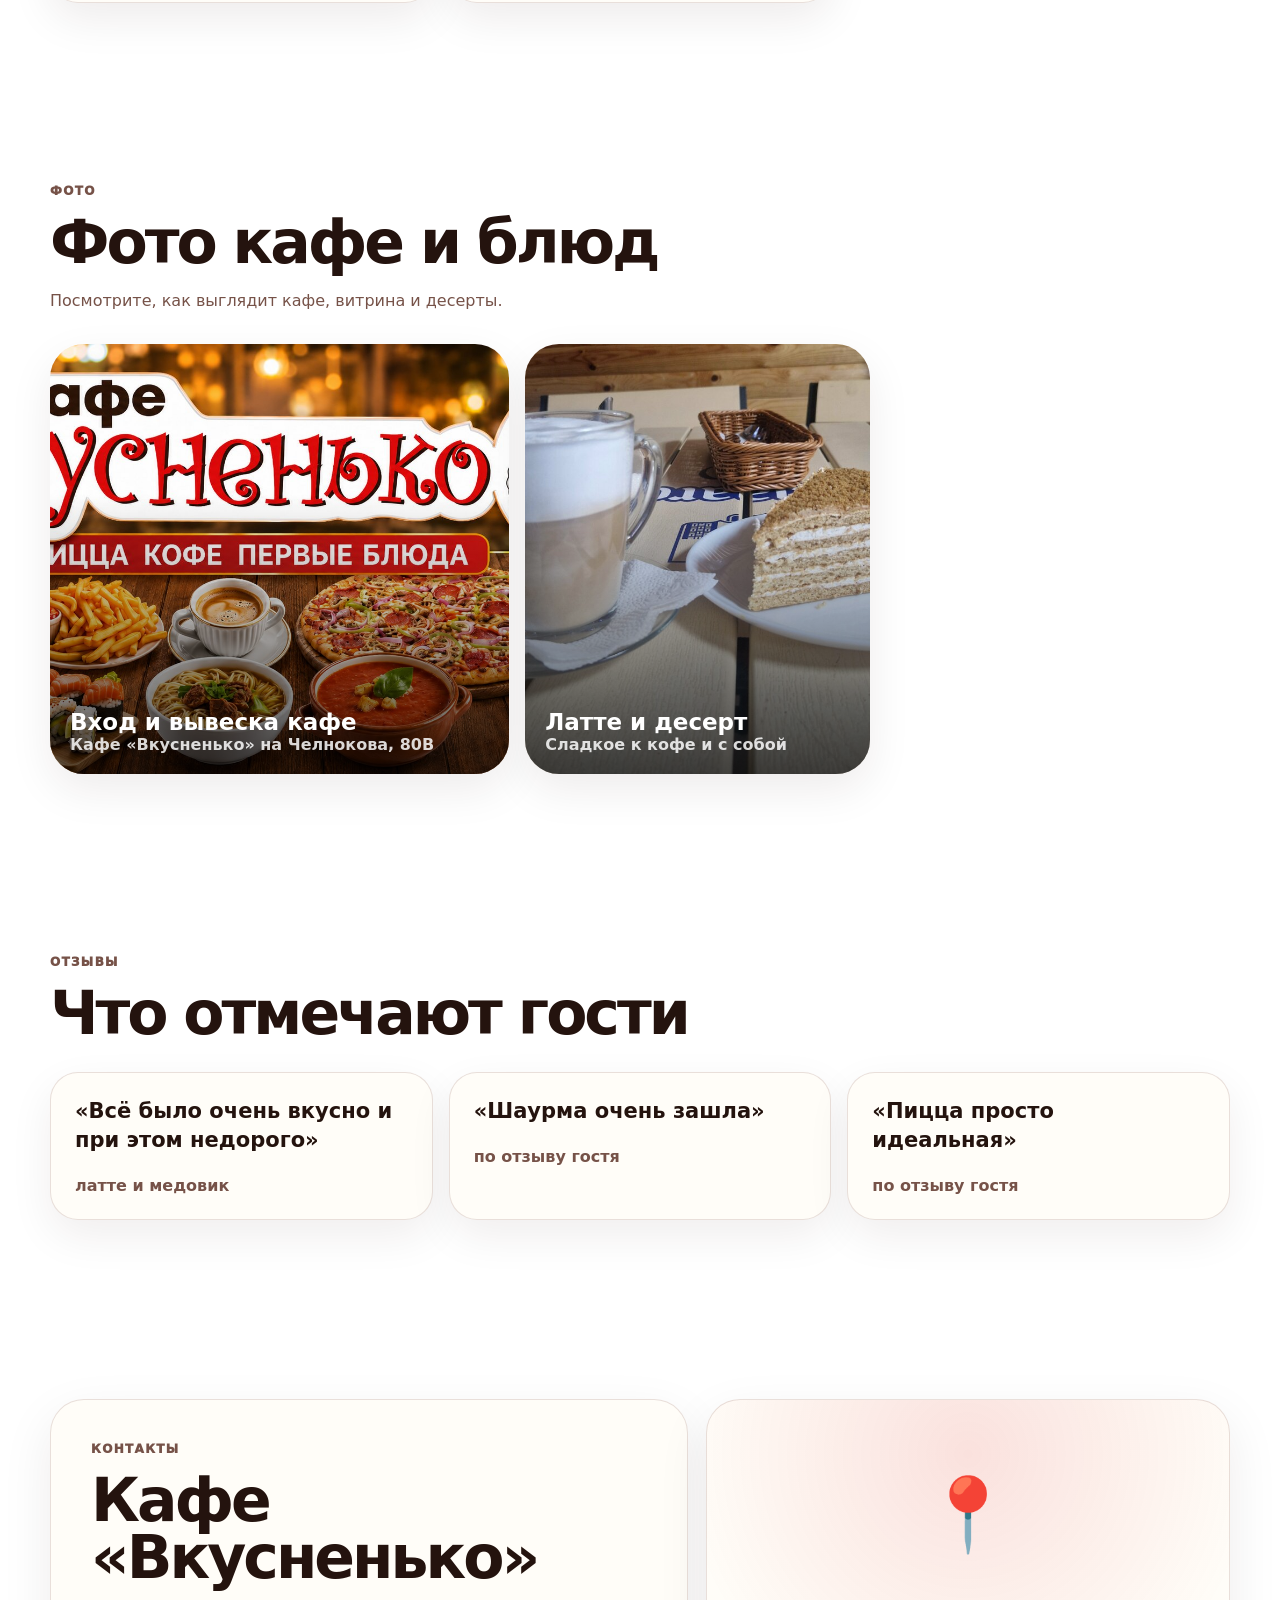
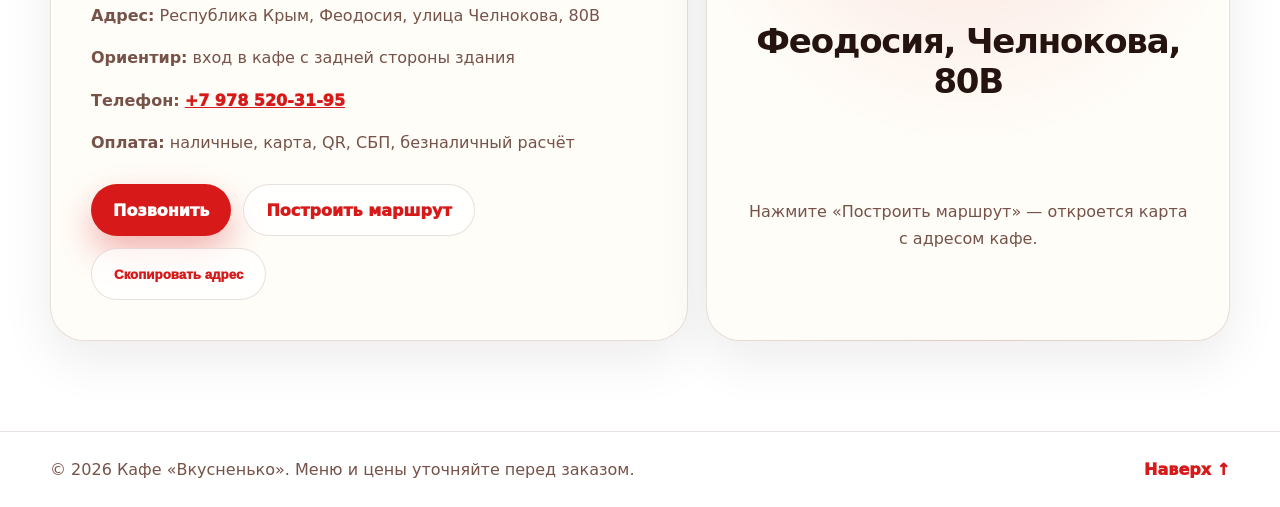
==== commit 049687e2: "Bust exterior photo cache" ====
--- a/index.html
+++ b/index.html
@@ -9,7 +9,7 @@
   <meta property="og:title" content="Кафе «Вкусненько» — Феодосия">
   <meta property="og:description" content="Пицца, роллы, шаурма, горячие блюда и десерты. Феодосия, ул. Челнокова, 80В.">
   <meta property="og:type" content="website">
-  <meta property="og:image" content="assets/img/photos/cafe-exterior.jpg">
+  <meta property="og:image" content="assets/img/photos/cafe-exterior.jpg?v=2">
   <link rel="icon" href="assets/img/logo.svg" type="image/svg+xml">
   <link rel="manifest" href="manifest.webmanifest">
   <link rel="stylesheet" href="assets/css/style.css?v=8">
@@ -19,7 +19,7 @@
     "@type": "Restaurant",
     "name": "Кафе Вкусненько",
     "url": "https://yandex.ru/maps/org/vkusnenko/93899928770/",
-    "image": "assets/img/photos/cafe-exterior.jpg",
+    "image": "assets/img/photos/cafe-exterior.jpg?v=2",
     "telephone": "+79785203195",
     "servesCuisine": ["Пицца", "Роллы", "Шаурма", "Супы", "Горячие блюда", "Десерты"],
     "address": {
@@ -77,7 +77,7 @@
         </div>
 
         <div class="hero-photo">
-          <img class="hero-photo__img" src="assets/img/photos/cafe-exterior.jpg" alt="Кафе Вкусненько, Феодосия" onerror="this.onerror=null;this.src='assets/img/fallback/exterior.svg';">
+          <img class="hero-photo__img" src="assets/img/photos/cafe-exterior.jpg?v=2" alt="Кафе Вкусненько, Феодосия" onerror="this.onerror=null;this.src='assets/img/fallback/exterior.svg';">
           <div class="hero-photo__card">
             <strong>Открыто до 22:00</strong>
             <span>готовим для гостей в кафе, на самовывоз и доставку</span>
@@ -188,7 +188,7 @@
   <a class="floating-call" href="tel:+79785203195" aria-label="Позвонить">☎</a>
   <div class="toast" id="toast" role="status" aria-live="polite">Адрес скопирован</div>
 
-  <script src="assets/js/data.js?v=6" defer></script>
-  <script src="assets/js/app.js?v=6" defer></script>
+  <script src="assets/js/data.js?v=9" defer></script>
+  <script src="assets/js/app.js?v=9" defer></script>
 </body>
 </html>
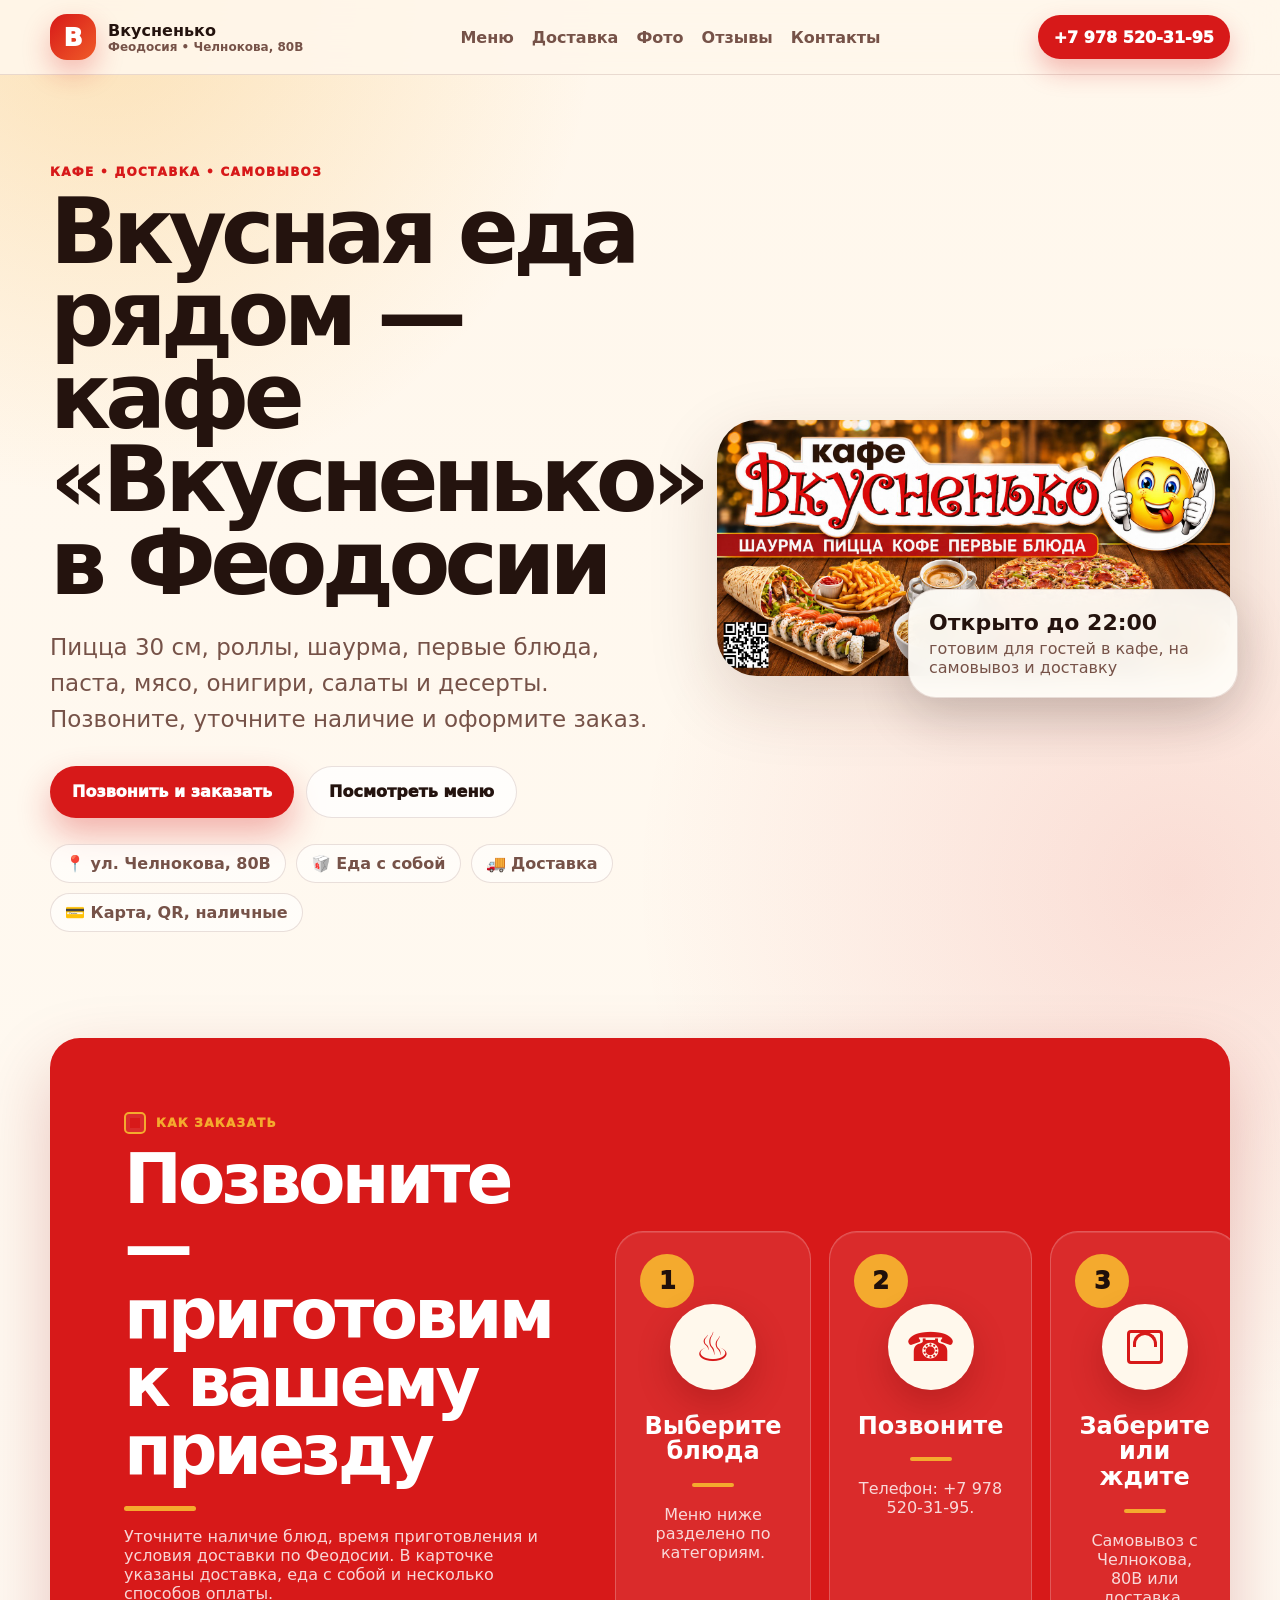
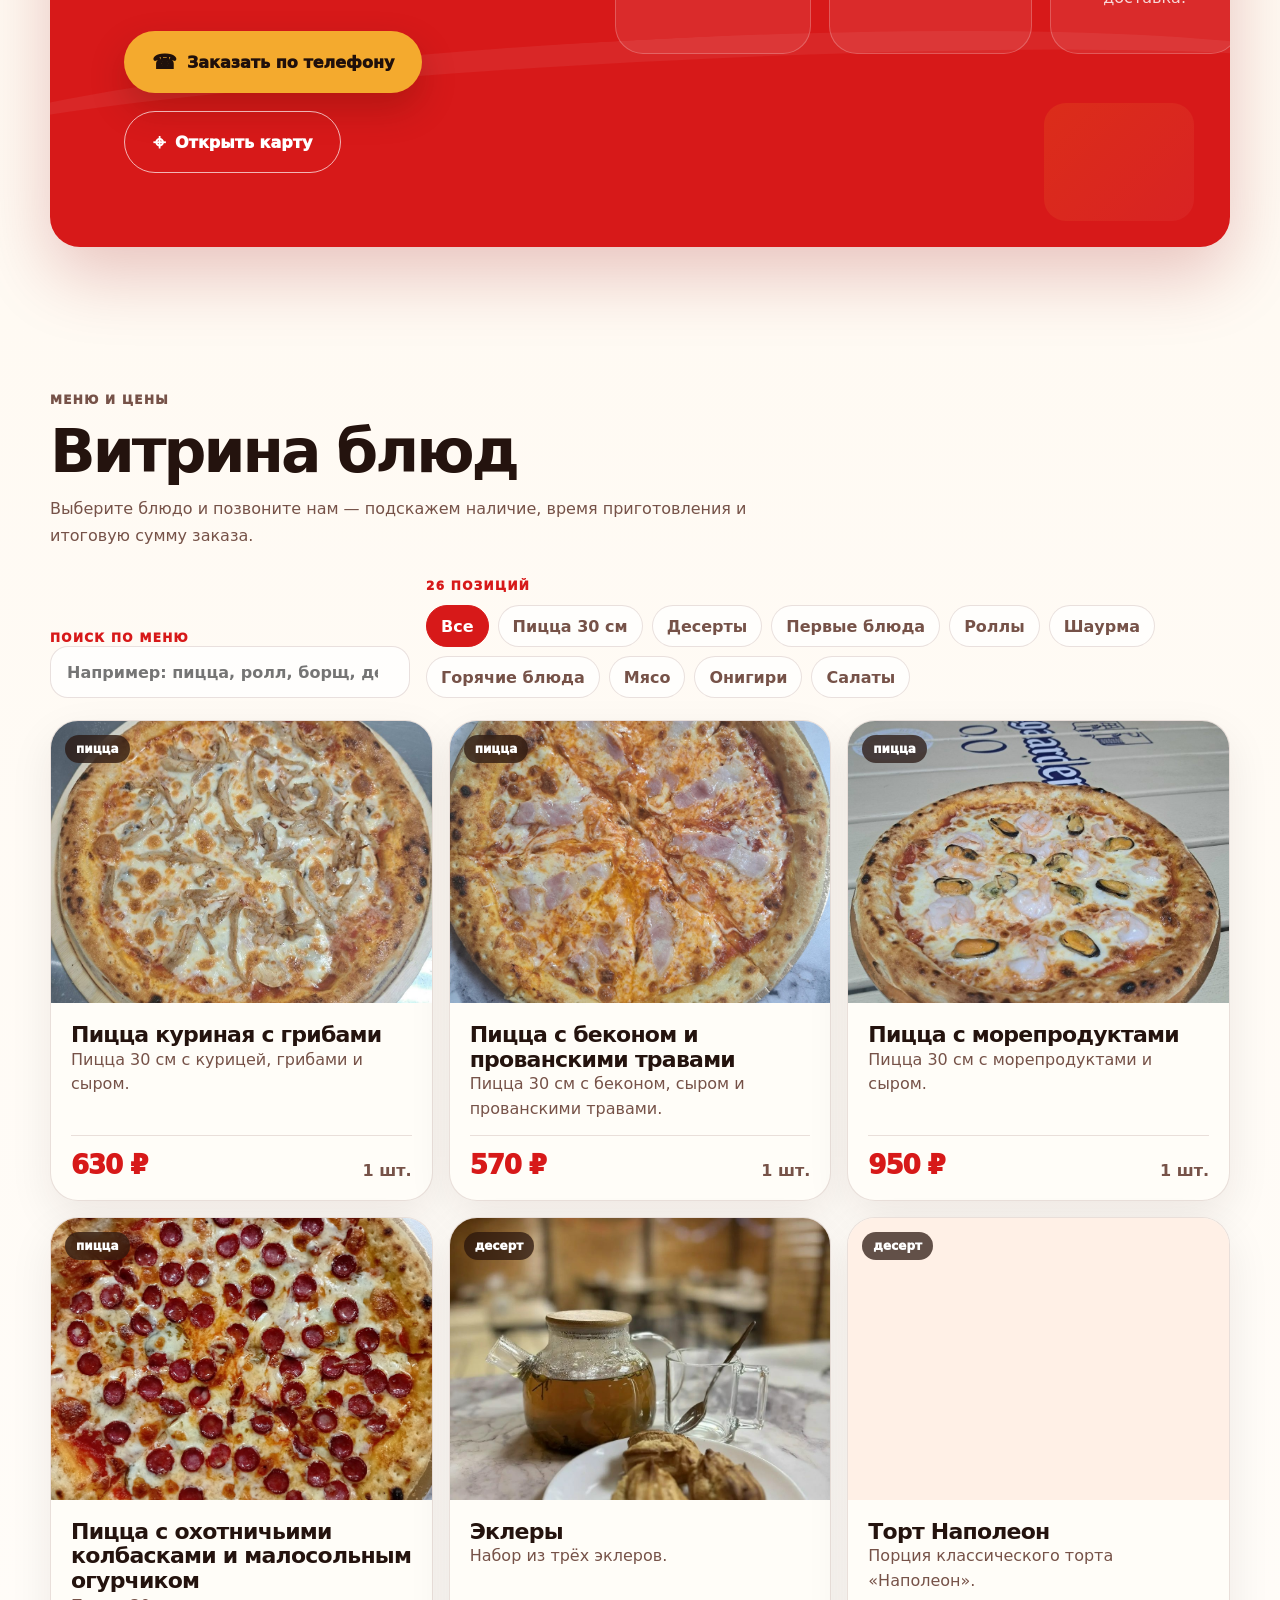
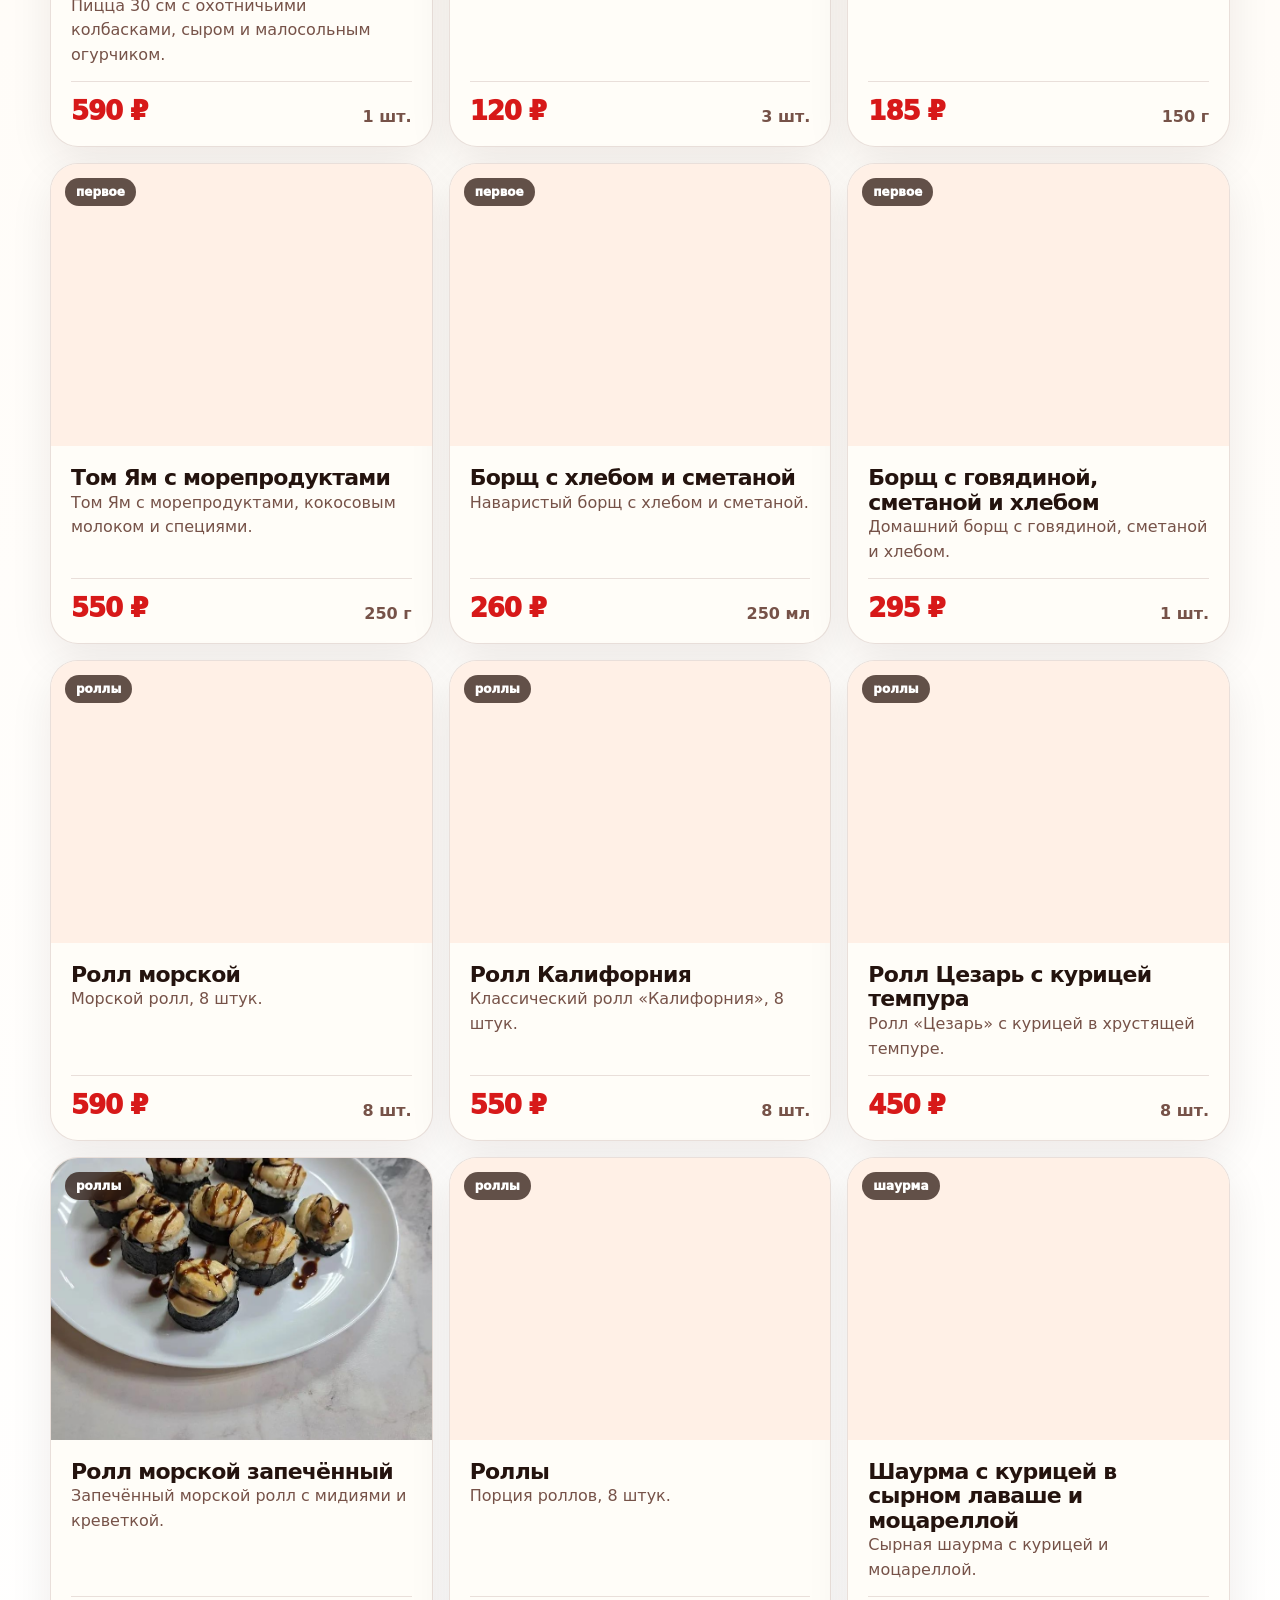
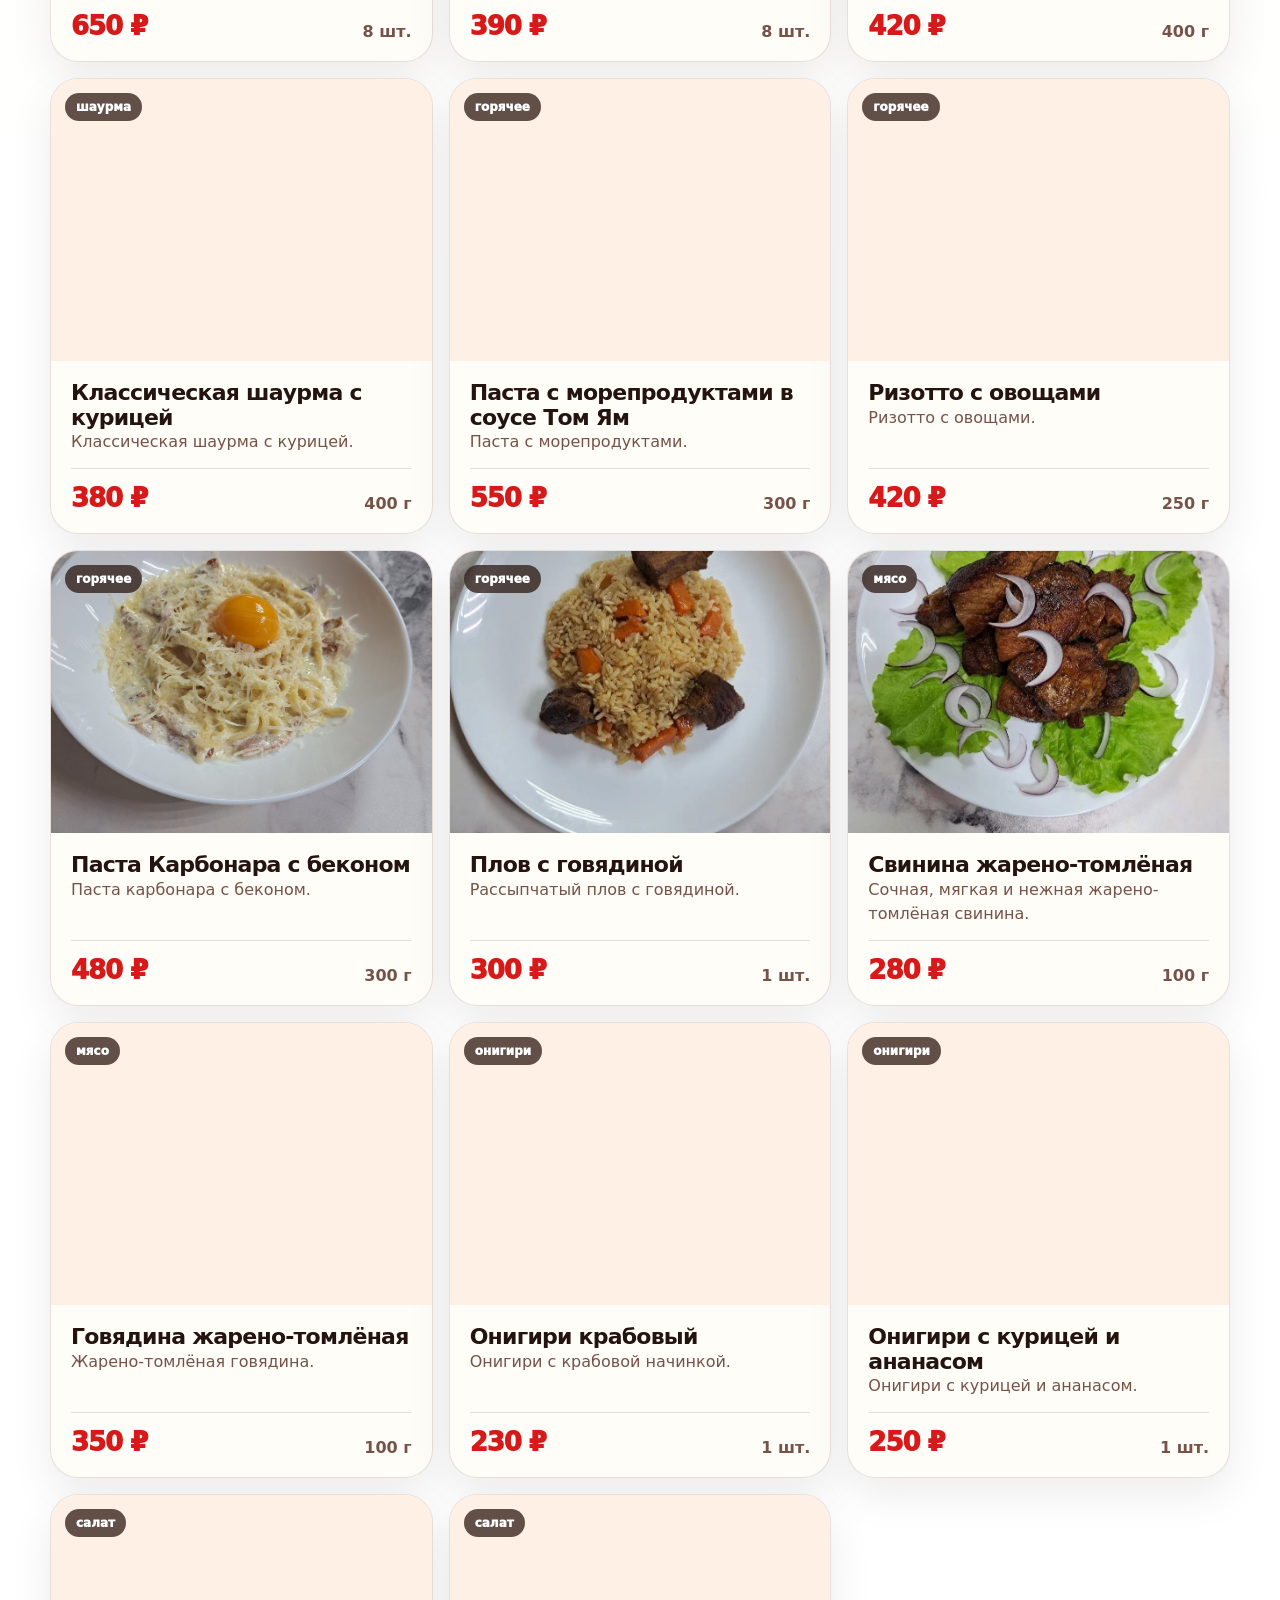
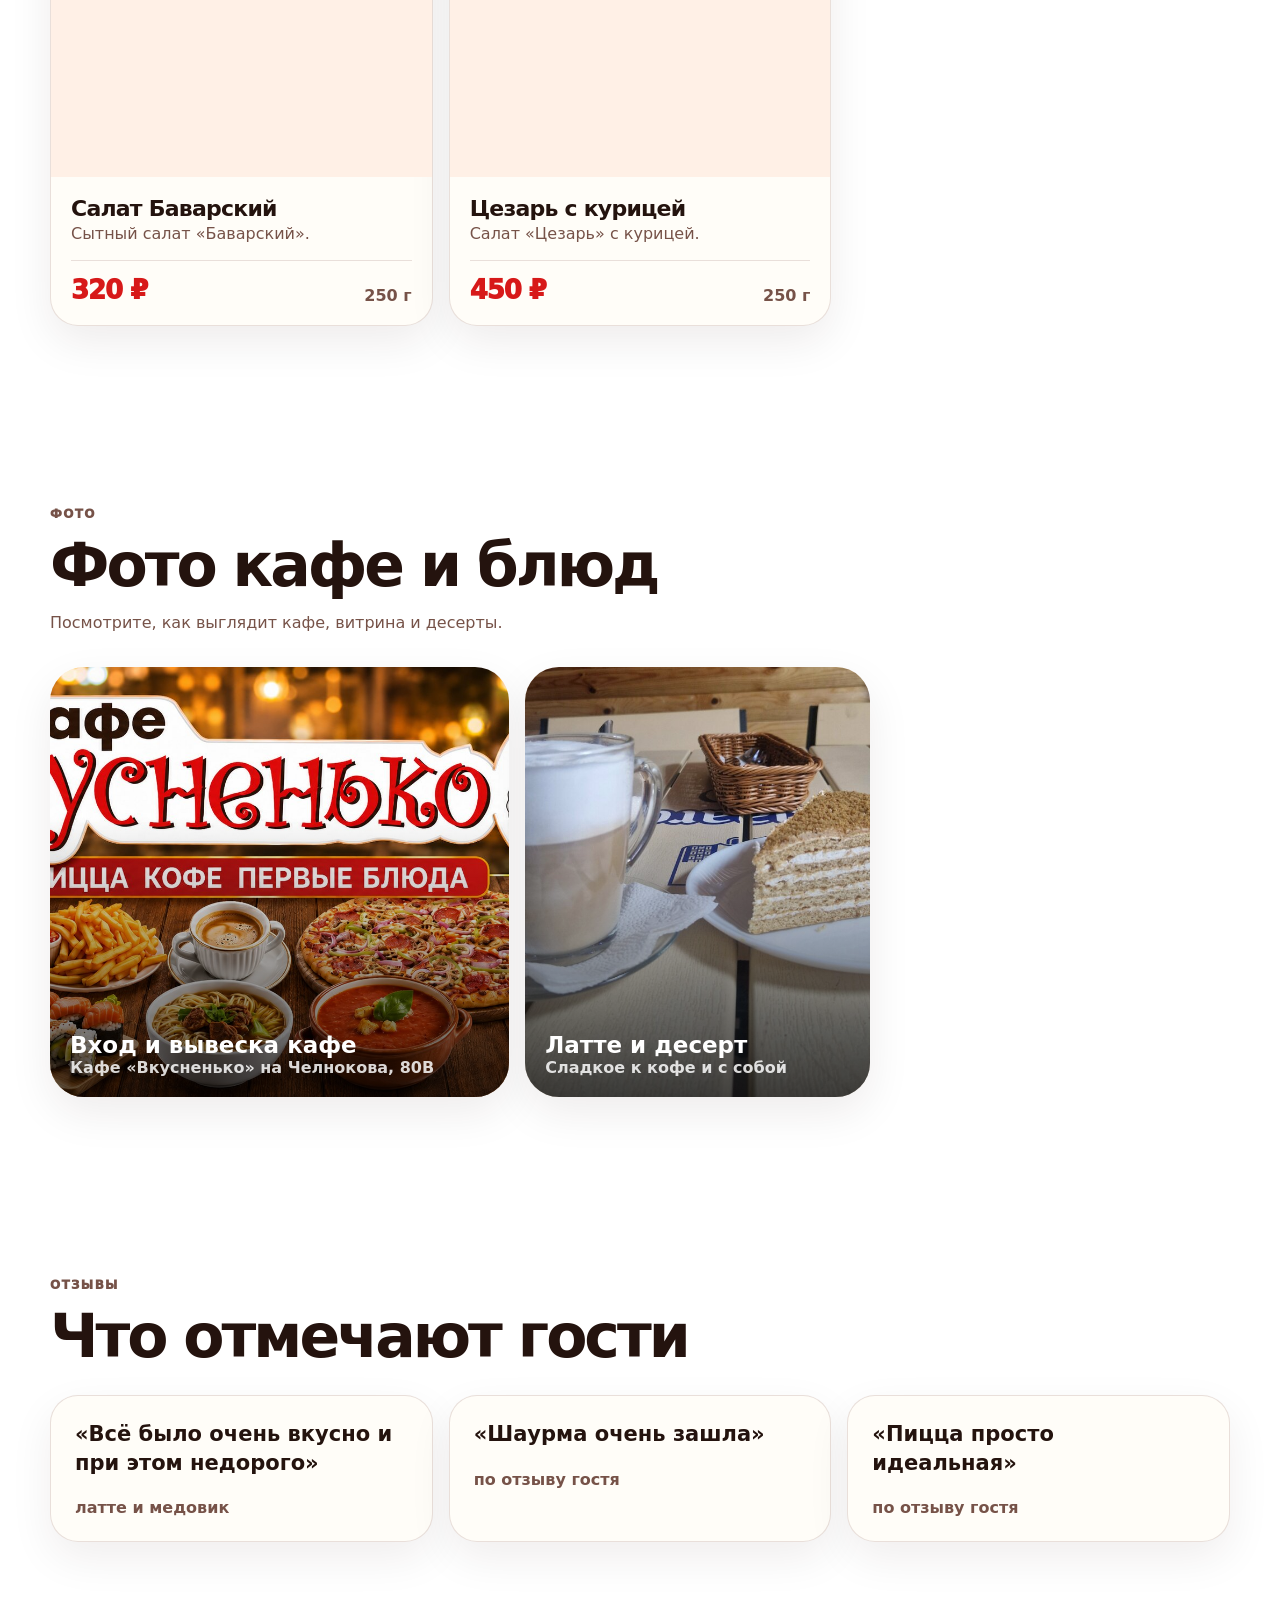
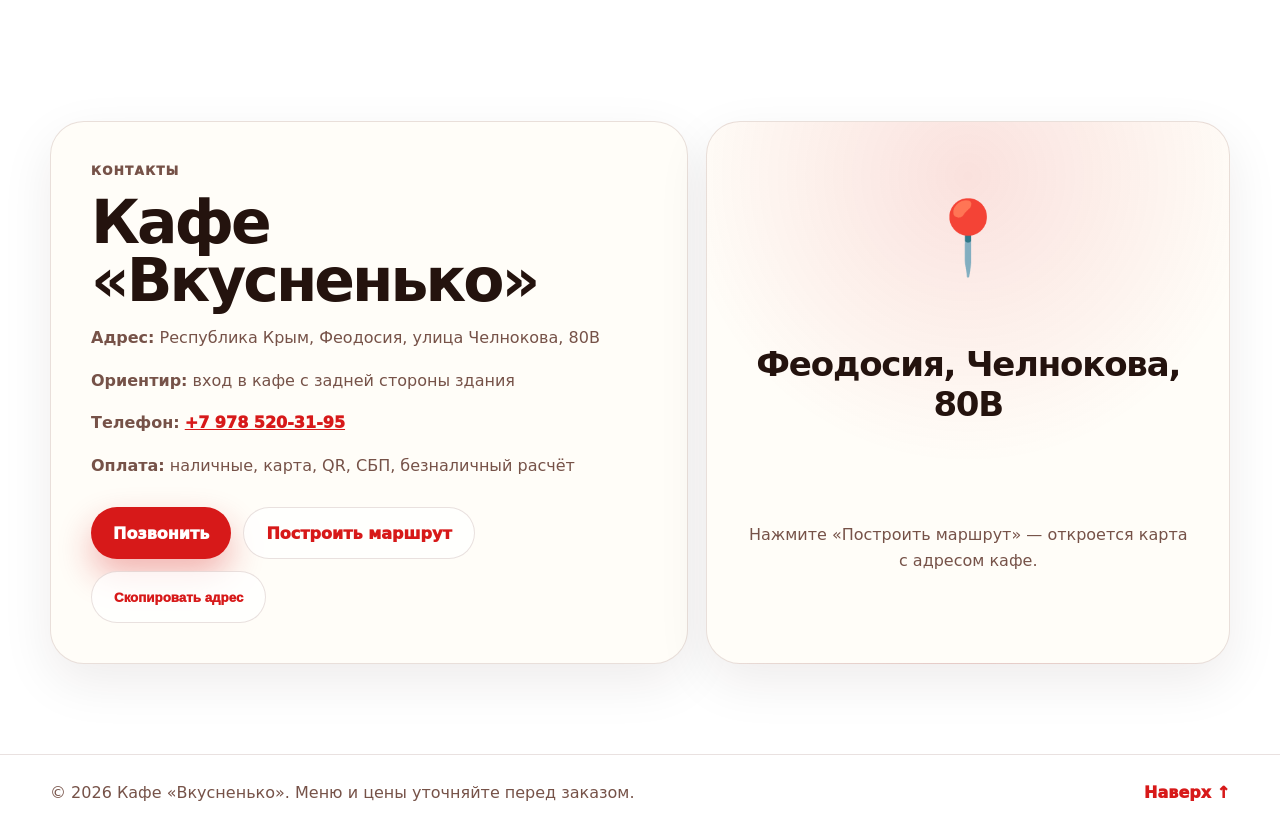
==== commit d70a9568: "Redesign order section" ====
--- a/index.html
+++ b/index.html
@@ -12,7 +12,7 @@
   <meta property="og:image" content="assets/img/photos/cafe-exterior.jpg?v=2">
   <link rel="icon" href="assets/img/logo.svg" type="image/svg+xml">
   <link rel="manifest" href="manifest.webmanifest">
-  <link rel="stylesheet" href="assets/css/style.css?v=8">
+  <link rel="stylesheet" href="assets/css/style.css?v=10">
   <script type="application/ld+json">
   {
     "@context": "https://schema.org",
@@ -88,19 +88,19 @@
 
     <section class="section strip" id="delivery">
       <div class="container strip-grid">
-        <div>
+        <div class="strip__content">
           <p class="eyebrow">Как заказать</p>
           <h2>Позвоните — приготовим к вашему приезду</h2>
           <p>Уточните наличие блюд, время приготовления и условия доставки по Феодосии. В карточке указаны доставка, еда с собой и несколько способов оплаты.</p>
           <div class="actions">
             <a class="btn btn--primary" href="tel:+79785203195">Заказать по телефону</a>
-            <a class="btn btn--dark" href="https://yandex.ru/maps/org/vkusnenko/93899928770/" target="_blank" rel="noopener">Открыть на Яндекс.Картах</a>
+            <a class="btn btn--dark" href="https://yandex.ru/maps/org/vkusnenko/93899928770/" target="_blank" rel="noopener">Открыть карту</a>
           </div>
         </div>
         <div class="service-grid">
-          <article class="service"><span>1</span><strong>Выберите блюда</strong><p>Меню ниже разделено по категориям.</p></article>
-          <article class="service"><span>2</span><strong>Позвоните</strong><p>Телефон: +7 978 520‑31‑95.</p></article>
-          <article class="service"><span>3</span><strong>Заберите или ждите</strong><p>Самовывоз с Челнокова, 80В или доставка.</p></article>
+          <article class="service service--menu"><span>1</span><i aria-hidden="true"></i><strong>Выберите блюда</strong><p>Меню ниже разделено по категориям.</p></article>
+          <article class="service service--phone"><span>2</span><i aria-hidden="true"></i><strong>Позвоните</strong><p>Телефон: +7 978 520‑31‑95.</p></article>
+          <article class="service service--bag"><span>3</span><i aria-hidden="true"></i><strong>Заберите или ждите</strong><p>Самовывоз с Челнокова, 80В или доставка.</p></article>
         </div>
       </div>
     </section>
--- a/assets/css/style.css
+++ b/assets/css/style.css
@@ -49,13 +49,22 @@
 .hero-photo__card strong{display:block;font-size:22px}.hero-photo__card span{display:block;color:var(--muted);margin-top:4px}
 .section{padding:clamp(54px,7vw,92px) 0}
 .section__head{max-width:780px;margin-bottom:30px}.section__head p,.muted{color:var(--muted);line-height:1.65}
-.strip{background:#d71919;color:#fff}
-.strip .eyebrow{color:var(--accent2)}.strip p{color:rgba(255,255,255,.76)}
-.strip-grid{display:grid;grid-template-columns:.95fr 1.05fr;gap:28px;align-items:center}
-.service-grid{display:grid;grid-template-columns:repeat(3,1fr);gap:14px}
-.service{padding:22px;border:1px solid rgba(255,255,255,.14);border-radius:var(--radius);background:rgba(255,255,255,.07)}
-.service span{display:grid;place-items:center;width:52px;height:52px;border-radius:18px;background:var(--accent2);color:var(--dark);font-weight:950;font-size:22px;margin-bottom:16px}
-.service strong{display:block;font-size:20px;margin-bottom:6px}
+.strip{padding:clamp(32px,5vw,54px) 0;background:transparent;color:#fff}
+.strip-grid{position:relative;display:grid;grid-template-columns:.9fr 1.1fr;gap:clamp(28px,5vw,64px);align-items:center;overflow:hidden;padding:clamp(42px,6vw,74px);border-radius:30px;background:#d71919;box-shadow:0 28px 70px rgba(148,0,0,.22)}
+.strip-grid::before{content:"";position:absolute;inset:auto -10% 8% -10%;height:120px;border-top:22px solid rgba(255,255,255,.06);border-radius:50%;transform:rotate(-3deg)}
+.strip-grid::after{content:"";position:absolute;right:36px;bottom:26px;width:150px;height:118px;border-radius:22px;background:linear-gradient(135deg,rgba(255,206,31,.2),rgba(255,255,255,.08));opacity:.55}
+.strip__content,.service-grid{position:relative;z-index:1}
+.strip .eyebrow{display:flex;align-items:center;gap:10px;color:var(--accent2)}.strip .eyebrow::before{content:"";width:18px;height:18px;border:2px solid currentColor;border-radius:5px;box-shadow:inset 0 0 0 4px rgba(255,255,255,.08)}
+.strip h2{max-width:640px;font-size:clamp(38px,5.4vw,72px);line-height:.98;letter-spacing:-.055em}.strip h2::after{content:"";display:block;width:72px;height:5px;margin-top:22px;border-radius:999px;background:var(--accent2)}
+.strip p{color:rgba(255,255,255,.82)}
+.strip .actions{gap:18px}.strip .btn{min-height:62px;padding-inline:28px}.strip .btn--primary{background:var(--accent2);color:#20100b;box-shadow:0 16px 34px rgba(82,14,0,.26)}.strip .btn--dark{background:transparent;border-color:rgba(255,255,255,.68);color:#fff}
+.strip .btn--primary::before{content:"☎";margin-right:10px;font-size:20px}.strip .btn--dark::before{content:"⌖";margin-right:10px;font-size:22px}
+.service-grid{display:grid;grid-template-columns:repeat(3,1fr);gap:18px}
+.service{position:relative;min-height:280px;padding:72px 28px 30px;text-align:center;border:1px solid rgba(255,255,255,.22);border-radius:28px;background:rgba(255,255,255,.08);box-shadow:inset 0 1px 0 rgba(255,255,255,.12)}
+.service span{position:absolute;left:24px;top:22px;display:grid;place-items:center;width:54px;height:54px;border-radius:50%;background:var(--accent2);color:#20100b;font-weight:950;font-size:24px;margin:0}
+.service i{position:relative;display:grid;place-items:center;width:86px;height:86px;margin:0 auto 24px;border-radius:50%;background:#fff8ec;color:var(--accent);box-shadow:0 14px 34px rgba(93,0,0,.24);font-style:normal}
+.service i::before{font-size:40px;line-height:1}.service--menu i::before{content:"♨"}.service--phone i::before{content:"☎"}.service--bag i::before{content:"";width:30px;height:28px;border:3px solid currentColor;border-radius:4px}.service--bag i::after{content:"";position:absolute;top:28px;width:18px;height:12px;border:3px solid currentColor;border-bottom:0;border-radius:12px 12px 0 0}
+.service strong{display:block;font-size:24px;line-height:1.08;margin-bottom:18px}.service strong::after{content:"";display:block;width:42px;height:4px;margin:18px auto 0;border-radius:999px;background:var(--accent2)}
 .toolbar{display:grid;grid-template-columns:minmax(260px,360px) minmax(0,1fr);gap:16px;align-items:end;margin-bottom:22px}
 .toolbar label,.toolbar > div{min-width:0}
 .search{width:100%;min-height:52px;border:1px solid var(--line);border-radius:18px;background:rgba(255,255,255,.75);padding:12px 16px;font:inherit;font-weight:700;color:var(--text)}
@@ -91,6 +100,6 @@
   .nav.is-open{display:grid;position:absolute;left:18px;right:18px;top:76px;padding:16px;border:1px solid var(--line);border-radius:22px;background:var(--paper);box-shadow:var(--shadow)}
 }
 @media(max-width:640px){
-  .container{width:min(100% - 28px,var(--max))}.phone{display:none}.hero-photo__card{position:static;width:100%;margin-top:14px}.service-grid,.menu-grid,.reviews,.gallery-grid{grid-template-columns:1fr}.photo-card:first-child{grid-column:auto}.footer__inner{flex-direction:column}.floating-call{display:grid}h1{font-size:clamp(41px,14vw,62px)}
+  .container{width:min(100% - 28px,var(--max))}.phone{display:none}.hero-photo__card{position:static;width:100%;margin-top:14px}.strip-grid{padding:30px 20px;border-radius:24px}.strip .btn{width:100%}.service{min-height:auto;padding:72px 22px 24px}.service-grid,.menu-grid,.reviews,.gallery-grid{grid-template-columns:1fr}.photo-card:first-child{grid-column:auto}.footer__inner{flex-direction:column}.floating-call{display:grid}h1{font-size:clamp(41px,14vw,62px)}
 }
 @media(prefers-reduced-motion:reduce){*{scroll-behavior:auto!important;transition:none!important}}
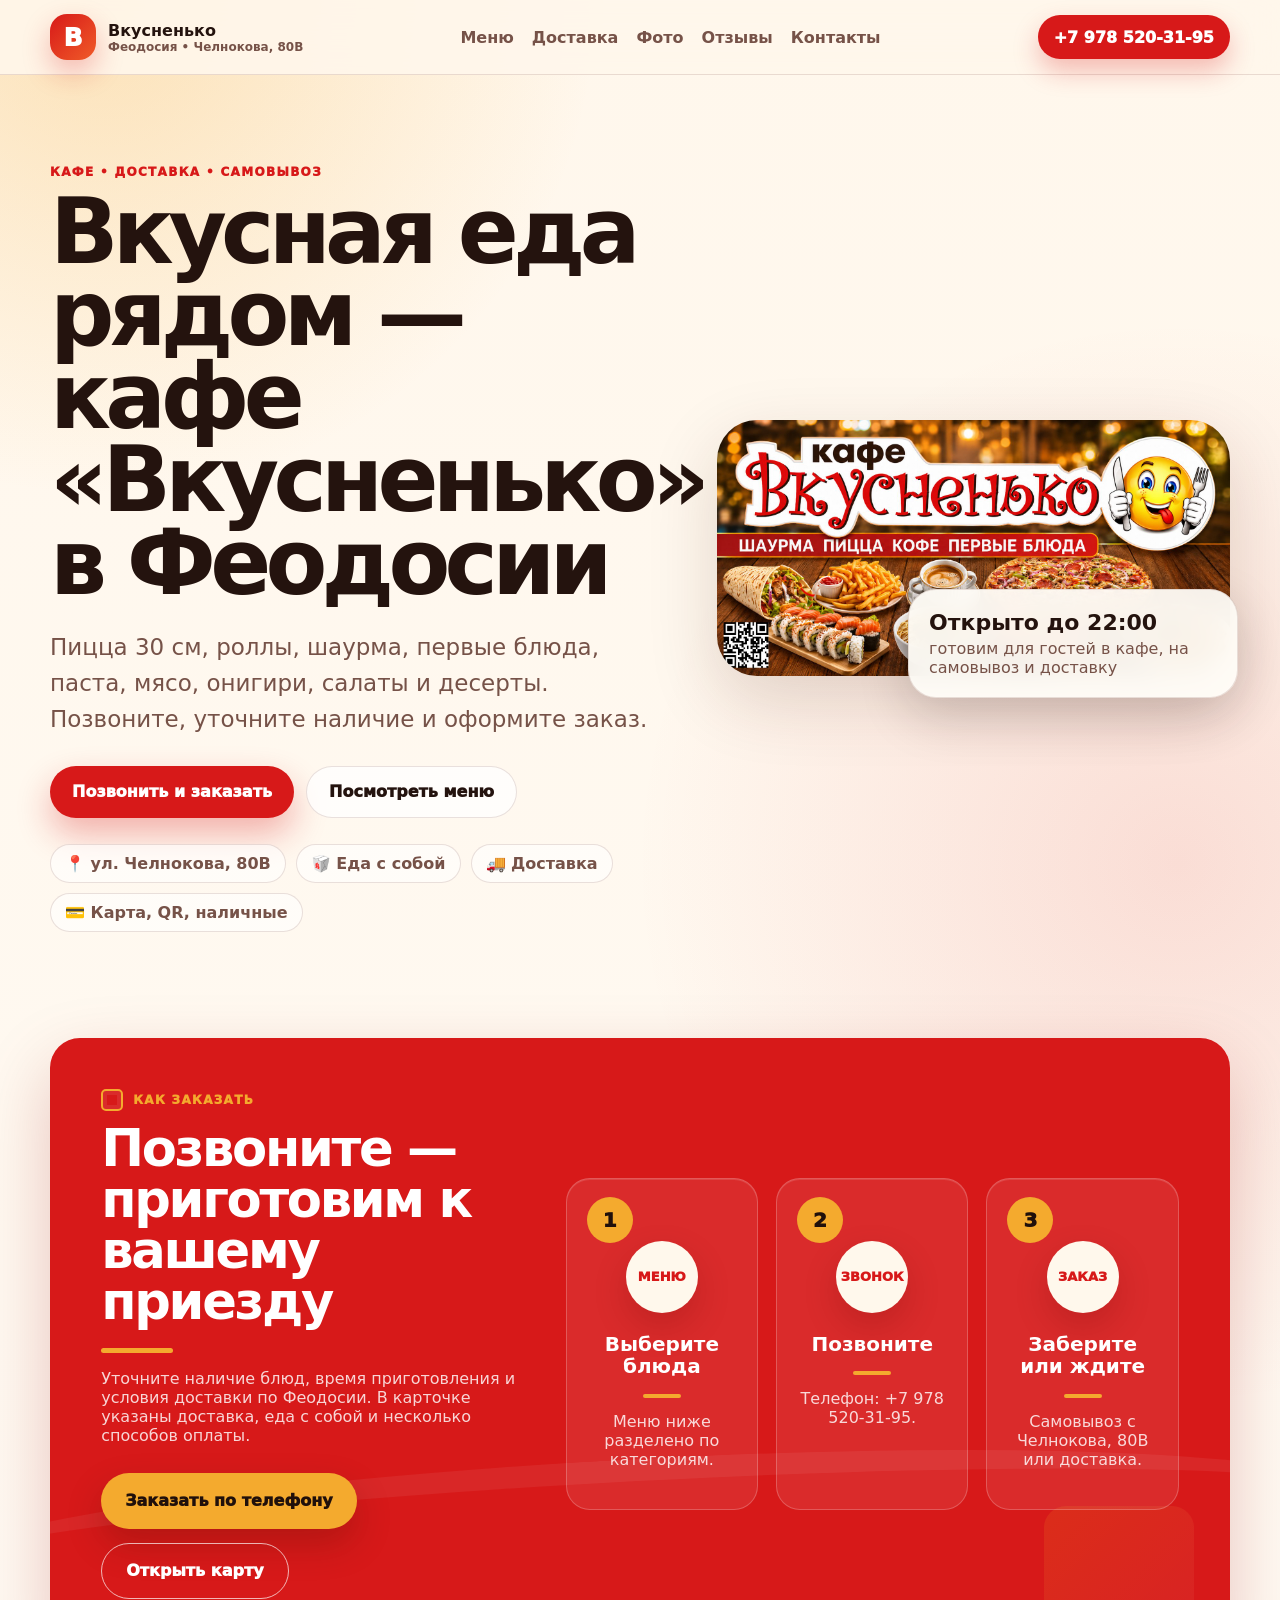
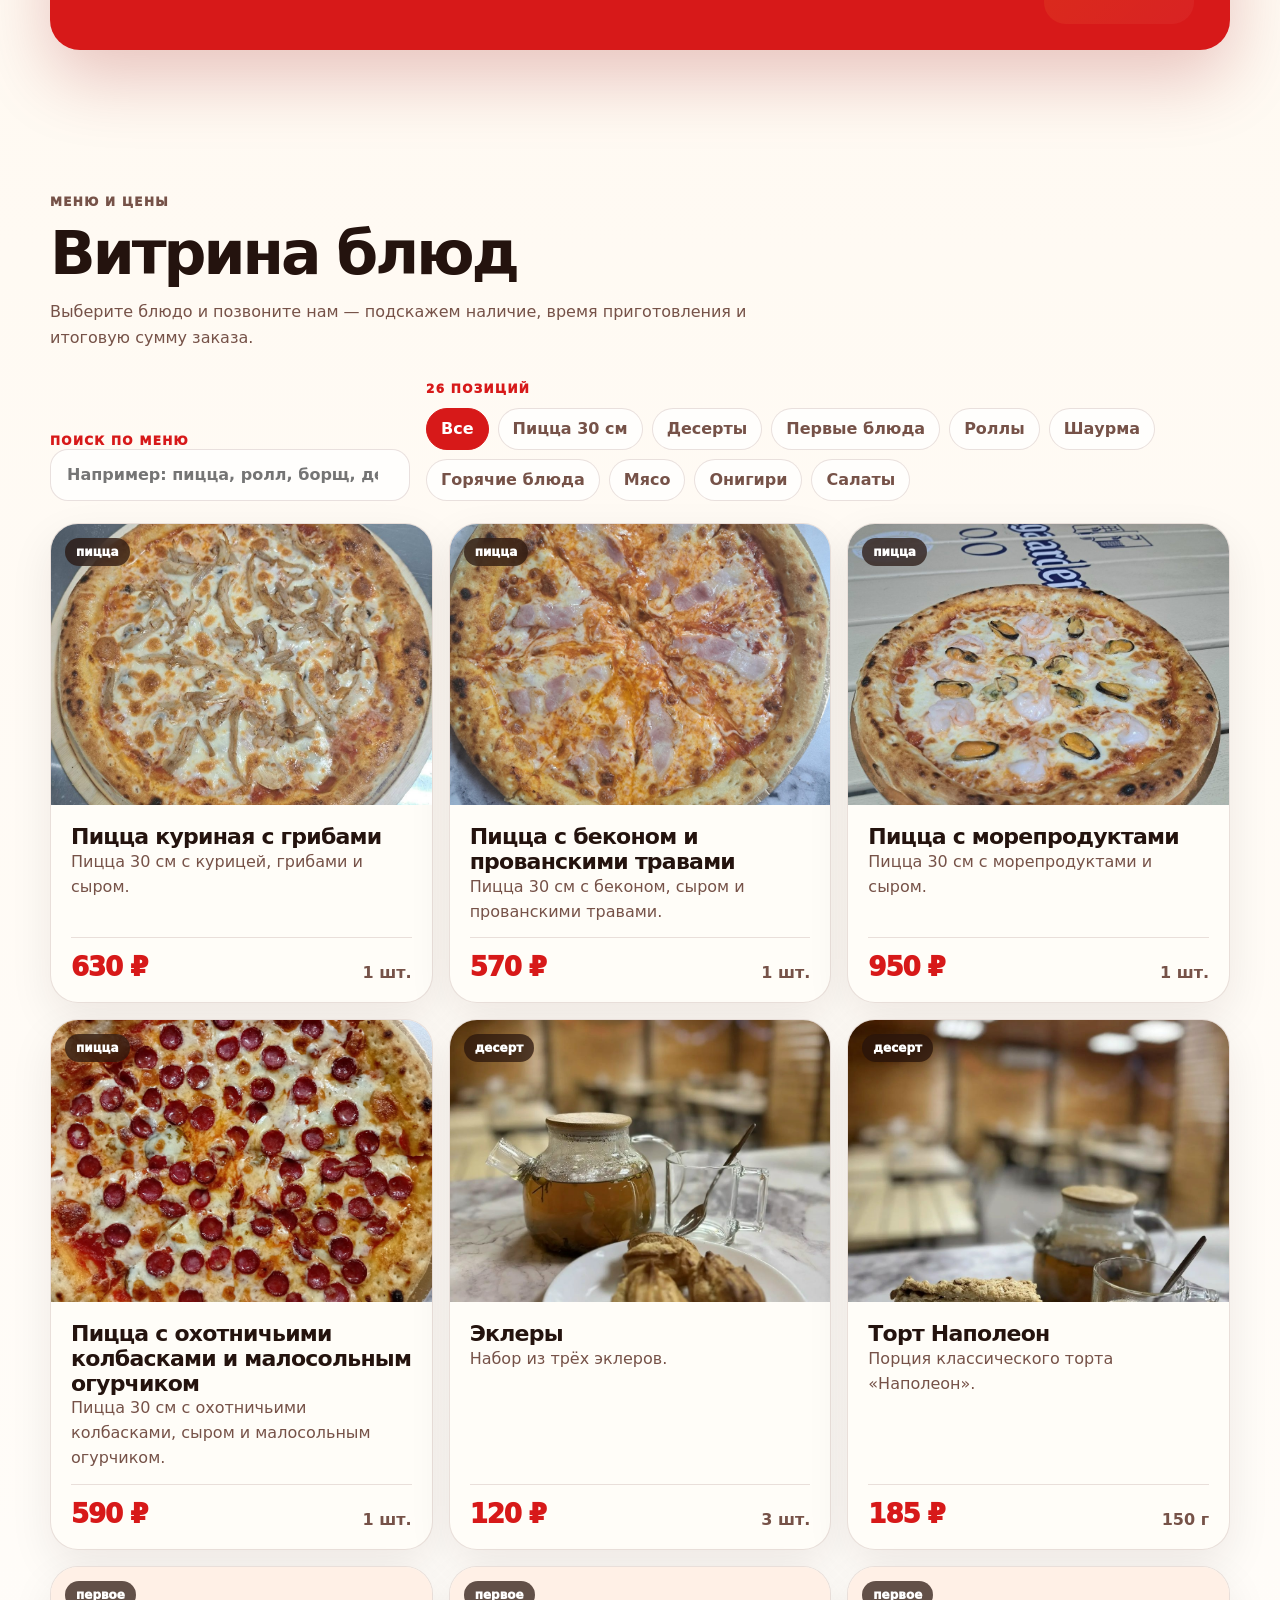
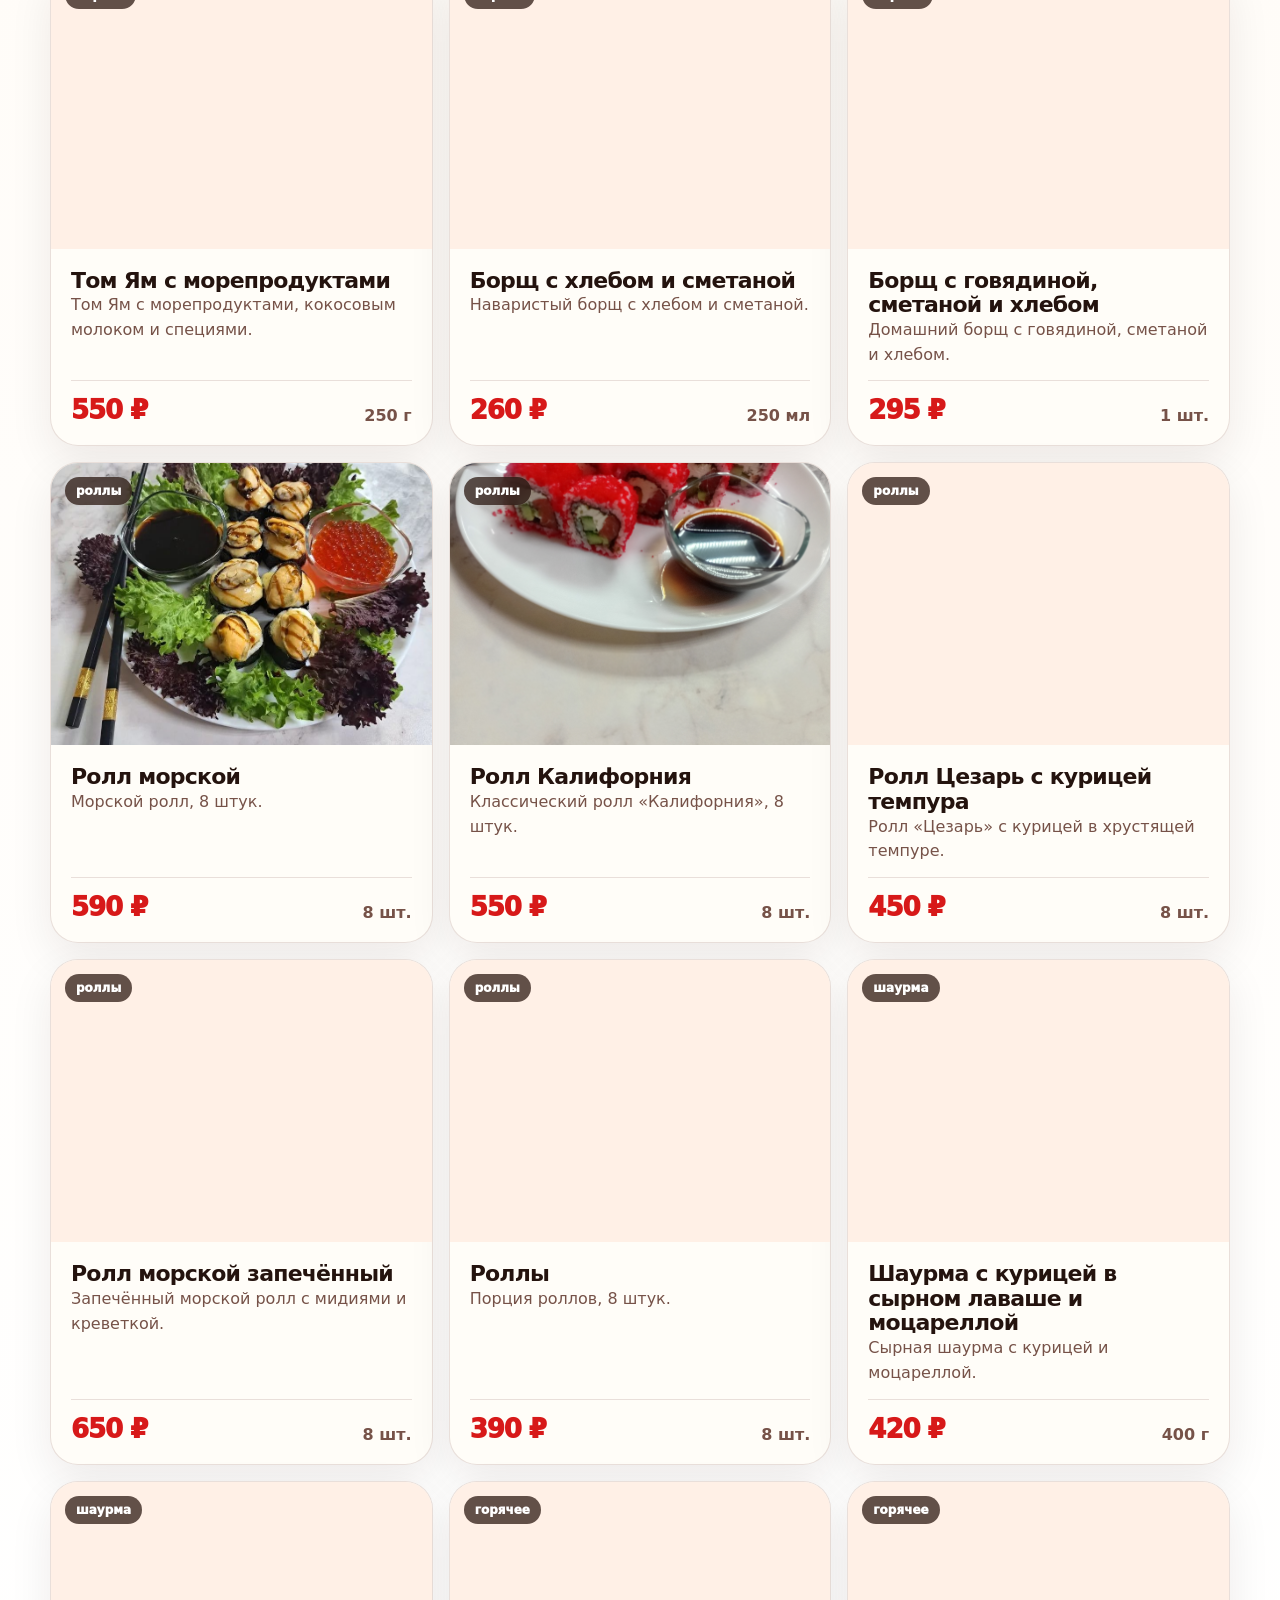
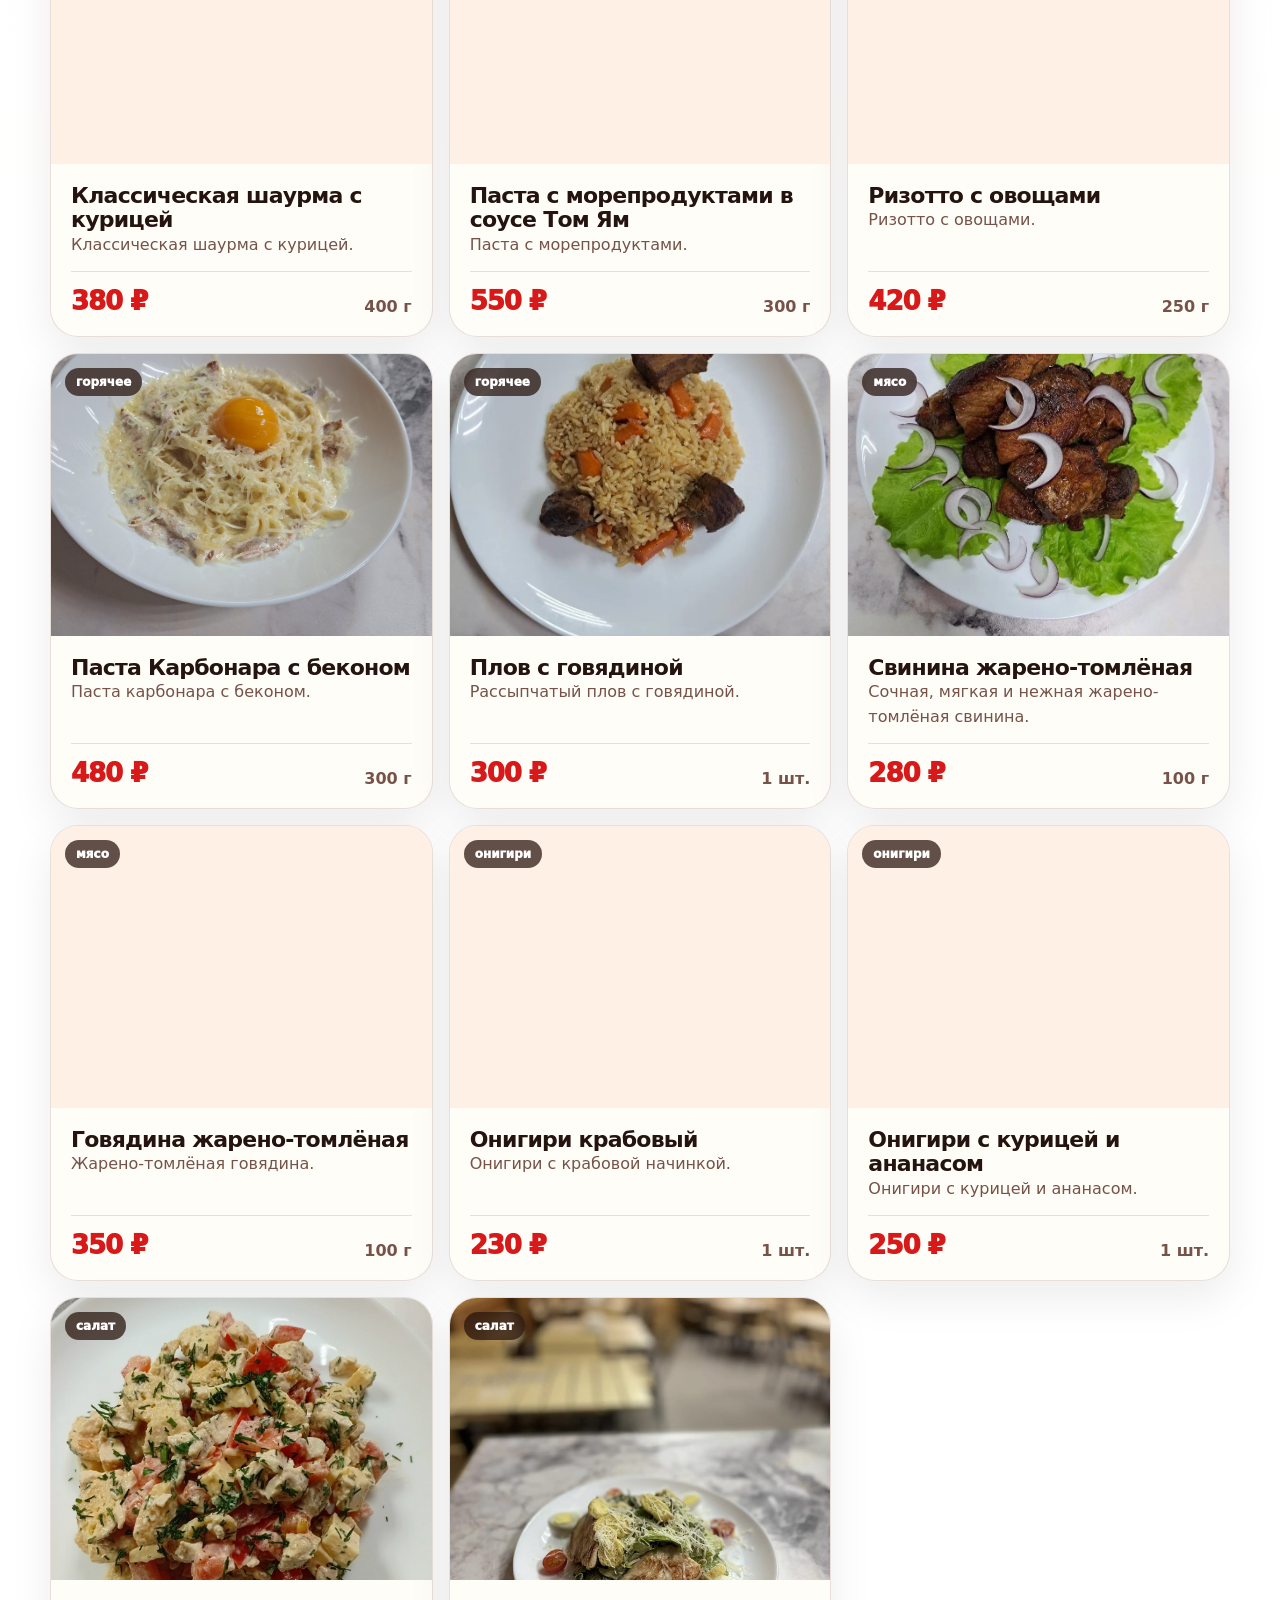
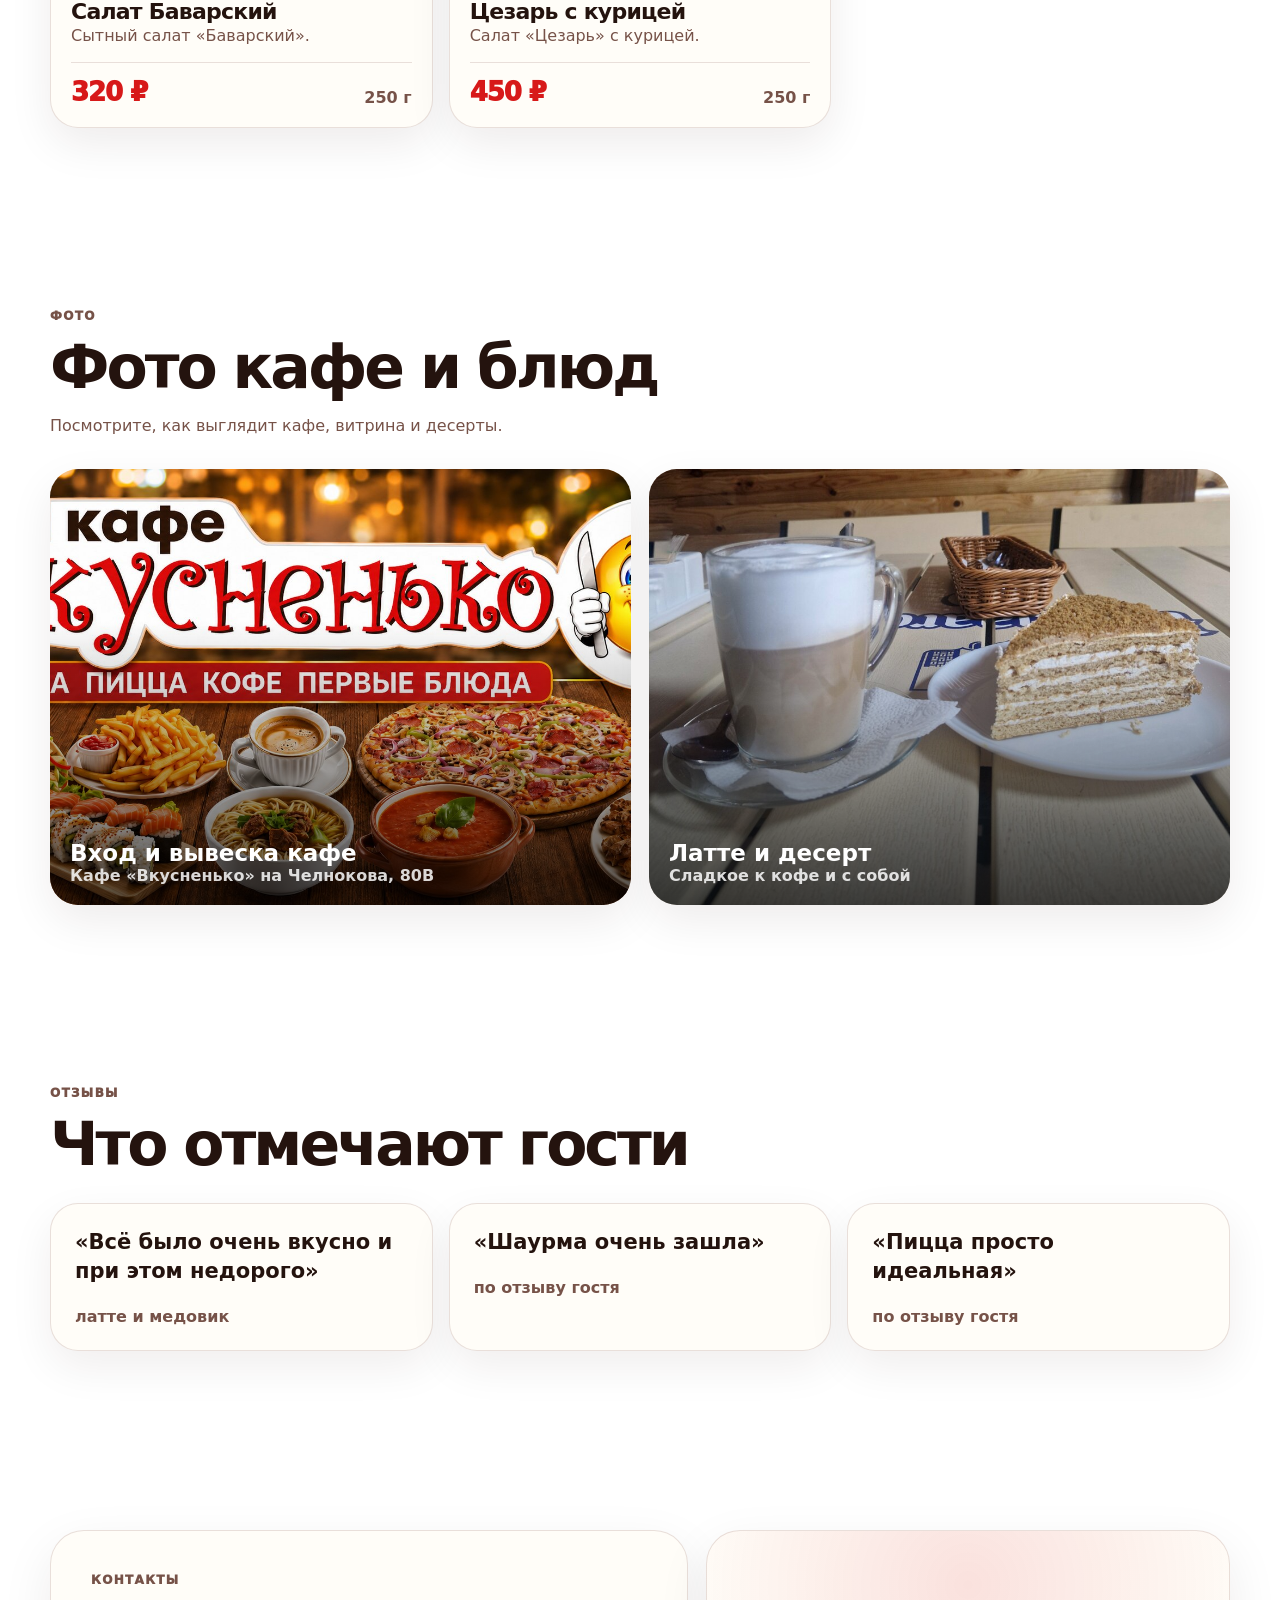
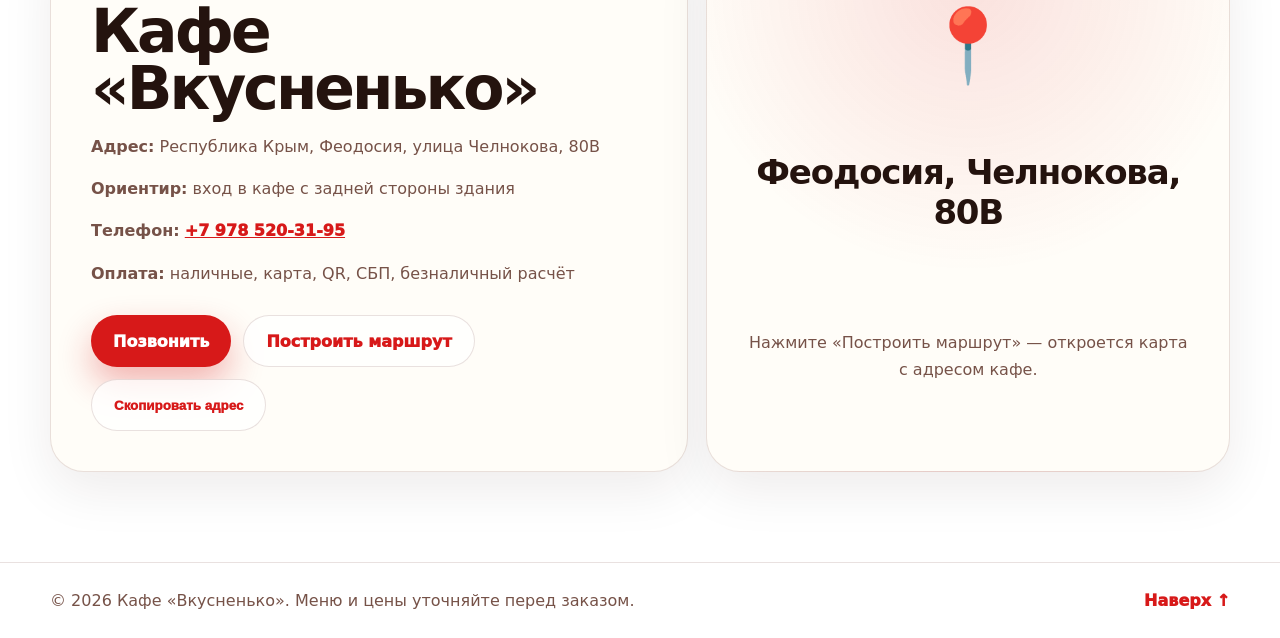
==== commit fc9b85ba: "Polish gallery card sizing" ====
--- a/index.html
+++ b/index.html
@@ -12,7 +12,7 @@
   <meta property="og:image" content="assets/img/photos/cafe-exterior.jpg?v=2">
   <link rel="icon" href="assets/img/logo.svg" type="image/svg+xml">
   <link rel="manifest" href="manifest.webmanifest">
-  <link rel="stylesheet" href="assets/css/style.css?v=10">
+  <link rel="stylesheet" href="assets/css/style.css?v=11">
   <script type="application/ld+json">
   {
     "@context": "https://schema.org",
@@ -192,3 +192,4 @@
   <script src="assets/js/app.js?v=9" defer></script>
 </body>
 </html>
+
--- a/assets/css/style.css
+++ b/assets/css/style.css
@@ -50,21 +50,20 @@
 .section{padding:clamp(54px,7vw,92px) 0}
 .section__head{max-width:780px;margin-bottom:30px}.section__head p,.muted{color:var(--muted);line-height:1.65}
 .strip{padding:clamp(32px,5vw,54px) 0;background:transparent;color:#fff}
-.strip-grid{position:relative;display:grid;grid-template-columns:.9fr 1.1fr;gap:clamp(28px,5vw,64px);align-items:center;overflow:hidden;padding:clamp(42px,6vw,74px);border-radius:30px;background:#d71919;box-shadow:0 28px 70px rgba(148,0,0,.22)}
+.strip-grid{position:relative;display:grid;grid-template-columns:minmax(320px,.82fr) minmax(0,1.18fr);gap:clamp(24px,3vw,42px);align-items:center;overflow:hidden;padding:clamp(36px,4vw,58px);border-radius:30px;background:#d71919;box-shadow:0 28px 70px rgba(148,0,0,.22)}
 .strip-grid::before{content:"";position:absolute;inset:auto -10% 8% -10%;height:120px;border-top:22px solid rgba(255,255,255,.06);border-radius:50%;transform:rotate(-3deg)}
 .strip-grid::after{content:"";position:absolute;right:36px;bottom:26px;width:150px;height:118px;border-radius:22px;background:linear-gradient(135deg,rgba(255,206,31,.2),rgba(255,255,255,.08));opacity:.55}
 .strip__content,.service-grid{position:relative;z-index:1}
 .strip .eyebrow{display:flex;align-items:center;gap:10px;color:var(--accent2)}.strip .eyebrow::before{content:"";width:18px;height:18px;border:2px solid currentColor;border-radius:5px;box-shadow:inset 0 0 0 4px rgba(255,255,255,.08)}
-.strip h2{max-width:640px;font-size:clamp(38px,5.4vw,72px);line-height:.98;letter-spacing:-.055em}.strip h2::after{content:"";display:block;width:72px;height:5px;margin-top:22px;border-radius:999px;background:var(--accent2)}
+.strip h2{max-width:560px;font-size:clamp(34px,4vw,54px);line-height:1;letter-spacing:-.045em}.strip h2::after{content:"";display:block;width:72px;height:5px;margin-top:20px;border-radius:999px;background:var(--accent2)}
 .strip p{color:rgba(255,255,255,.82)}
-.strip .actions{gap:18px}.strip .btn{min-height:62px;padding-inline:28px}.strip .btn--primary{background:var(--accent2);color:#20100b;box-shadow:0 16px 34px rgba(82,14,0,.26)}.strip .btn--dark{background:transparent;border-color:rgba(255,255,255,.68);color:#fff}
-.strip .btn--primary::before{content:"☎";margin-right:10px;font-size:20px}.strip .btn--dark::before{content:"⌖";margin-right:10px;font-size:22px}
+.strip .actions{gap:14px}.strip .btn{min-height:56px;padding-inline:24px}.strip .btn--primary{background:var(--accent2);color:#20100b;box-shadow:0 16px 34px rgba(82,14,0,.26)}.strip .btn--dark{background:transparent;border-color:rgba(255,255,255,.68);color:#fff}
 .service-grid{display:grid;grid-template-columns:repeat(3,1fr);gap:18px}
-.service{position:relative;min-height:280px;padding:72px 28px 30px;text-align:center;border:1px solid rgba(255,255,255,.22);border-radius:28px;background:rgba(255,255,255,.08);box-shadow:inset 0 1px 0 rgba(255,255,255,.12)}
-.service span{position:absolute;left:24px;top:22px;display:grid;place-items:center;width:54px;height:54px;border-radius:50%;background:var(--accent2);color:#20100b;font-weight:950;font-size:24px;margin:0}
-.service i{position:relative;display:grid;place-items:center;width:86px;height:86px;margin:0 auto 24px;border-radius:50%;background:#fff8ec;color:var(--accent);box-shadow:0 14px 34px rgba(93,0,0,.24);font-style:normal}
-.service i::before{font-size:40px;line-height:1}.service--menu i::before{content:"♨"}.service--phone i::before{content:"☎"}.service--bag i::before{content:"";width:30px;height:28px;border:3px solid currentColor;border-radius:4px}.service--bag i::after{content:"";position:absolute;top:28px;width:18px;height:12px;border:3px solid currentColor;border-bottom:0;border-radius:12px 12px 0 0}
-.service strong{display:block;font-size:24px;line-height:1.08;margin-bottom:18px}.service strong::after{content:"";display:block;width:42px;height:4px;margin:18px auto 0;border-radius:999px;background:var(--accent2)}
+.service{position:relative;min-height:230px;padding:62px 18px 24px;text-align:center;border:1px solid rgba(255,255,255,.22);border-radius:24px;background:rgba(255,255,255,.08);box-shadow:inset 0 1px 0 rgba(255,255,255,.12)}
+.service span{position:absolute;left:20px;top:18px;display:grid;place-items:center;width:46px;height:46px;border-radius:50%;background:var(--accent2);color:#20100b;font-weight:950;font-size:20px;margin:0}
+.service i{display:grid;place-items:center;width:72px;height:72px;margin:0 auto 20px;border-radius:50%;background:#fff8ec;color:var(--accent);box-shadow:0 14px 34px rgba(93,0,0,.2);font-style:normal;font-size:13px;font-weight:950;text-transform:uppercase}
+.service--menu i::before{content:"Меню"}.service--phone i::before{content:"Звонок"}.service--bag i::before{content:"Заказ"}
+.service strong{display:block;font-size:20px;line-height:1.12;margin-bottom:14px}.service strong::after{content:"";display:block;width:38px;height:4px;margin:16px auto 0;border-radius:999px;background:var(--accent2)}
 .toolbar{display:grid;grid-template-columns:minmax(260px,360px) minmax(0,1fr);gap:16px;align-items:end;margin-bottom:22px}
 .toolbar label,.toolbar > div{min-width:0}
 .search{width:100%;min-height:52px;border:1px solid var(--line);border-radius:18px;background:rgba(255,255,255,.75);padding:12px 16px;font:inherit;font-weight:700;color:var(--text)}
@@ -80,9 +79,9 @@
 .card h3{font-size:22px;margin:0;line-height:1.12}.card p{margin:0;color:var(--muted);line-height:1.55}
 .card__foot{margin-top:auto;padding-top:14px;border-top:1px solid var(--line);display:flex;align-items:end;justify-content:space-between;gap:12px}
 .price{color:var(--accent);font-size:26px;font-weight:950;letter-spacing:-.04em}.weight{color:var(--muted);font-weight:850}
-.gallery-grid{display:grid;grid-template-columns:1.2fr .9fr .9fr;gap:16px}
-.photo-card{position:relative;display:block;overflow:hidden;border-radius:34px;min-height:330px;margin:0;background:var(--paper2);box-shadow:0 16px 44px rgba(36,19,14,.08)}
-.photo-card:first-child{min-height:430px}.photo-card img{width:100%;height:100%;object-fit:cover;position:absolute;inset:0}
+.gallery-grid{display:grid;grid-template-columns:repeat(auto-fit,minmax(320px,1fr));gap:18px}
+.photo-card{position:relative;display:block;overflow:hidden;border-radius:28px;aspect-ratio:4/3;min-height:0;margin:0;background:var(--paper2);box-shadow:0 16px 44px rgba(36,19,14,.08)}
+.photo-card img{width:100%;height:100%;object-fit:cover;object-position:center;position:absolute;inset:0}
 .photo-card::after{content:"";position:absolute;inset:0;background:linear-gradient(180deg,transparent 35%,rgba(0,0,0,.68))}
 .photo-card__text{position:absolute;left:20px;right:20px;bottom:20px;color:#fff;z-index:2}.photo-card__text strong{display:block;font-size:23px}.photo-card__text span{opacity:.84;font-weight:700}
 .reviews{display:grid;grid-template-columns:repeat(3,1fr);gap:16px}.review{padding:24px;border:1px solid var(--line);border-radius:var(--radius);background:var(--paper);box-shadow:0 16px 44px rgba(36,19,14,.07)}.review p{font-size:21px;line-height:1.36;font-weight:850}.review span{color:var(--muted);font-weight:850}
@@ -95,11 +94,11 @@
 .toast{display:none;position:fixed;left:50%;bottom:20px;transform:translateX(-50%);z-index:80;background:var(--dark);color:#fff;padding:12px 16px;border-radius:14px;box-shadow:var(--shadow);font-weight:850}
 .toast.show{display:block}
 @media(max-width:980px){
-  .hero__grid,.strip-grid,.contacts{grid-template-columns:1fr}.service-grid,.menu-grid,.reviews{grid-template-columns:repeat(2,1fr)}.gallery-grid{grid-template-columns:1fr 1fr}.photo-card:first-child{grid-column:span 2}
+  .hero__grid,.strip-grid,.contacts{grid-template-columns:1fr}.service-grid,.menu-grid,.reviews{grid-template-columns:repeat(2,1fr)}.gallery-grid{grid-template-columns:1fr 1fr}
   .toolbar{grid-template-columns:1fr;align-items:stretch}.nav{display:none}.menu-toggle{display:inline-flex}.topbar__inner{min-height:70px}
   .nav.is-open{display:grid;position:absolute;left:18px;right:18px;top:76px;padding:16px;border:1px solid var(--line);border-radius:22px;background:var(--paper);box-shadow:var(--shadow)}
 }
 @media(max-width:640px){
-  .container{width:min(100% - 28px,var(--max))}.phone{display:none}.hero-photo__card{position:static;width:100%;margin-top:14px}.strip-grid{padding:30px 20px;border-radius:24px}.strip .btn{width:100%}.service{min-height:auto;padding:72px 22px 24px}.service-grid,.menu-grid,.reviews,.gallery-grid{grid-template-columns:1fr}.photo-card:first-child{grid-column:auto}.footer__inner{flex-direction:column}.floating-call{display:grid}h1{font-size:clamp(41px,14vw,62px)}
+  .container{width:min(100% - 28px,var(--max))}.phone{display:none}.hero-photo__card{position:static;width:100%;margin-top:14px}.strip-grid{padding:30px 20px;border-radius:24px}.strip .btn{width:100%}.service{min-height:auto;padding:72px 22px 24px}.service-grid,.menu-grid,.reviews,.gallery-grid{grid-template-columns:1fr}.footer__inner{flex-direction:column}.floating-call{display:grid}h1{font-size:clamp(41px,14vw,62px)}
 }
 @media(prefers-reduced-motion:reduce){*{scroll-behavior:auto!important;transition:none!important}}
